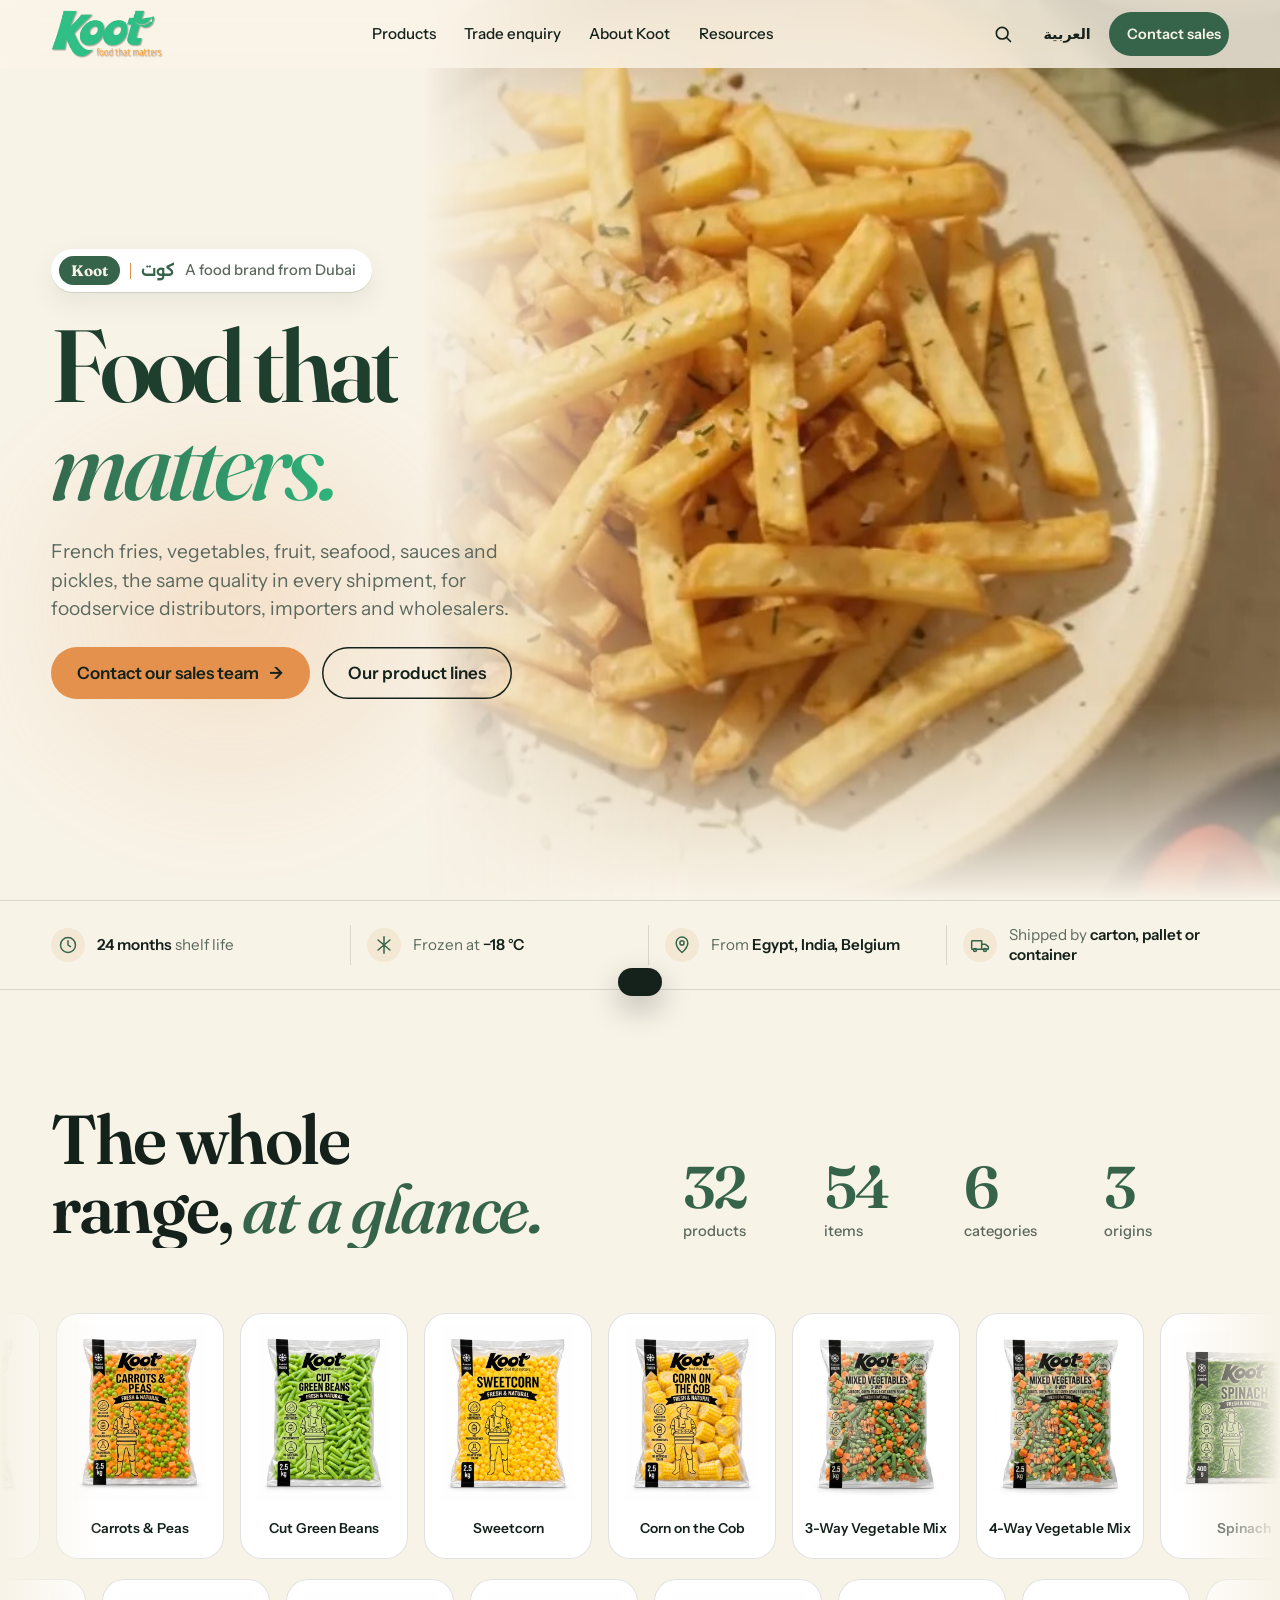
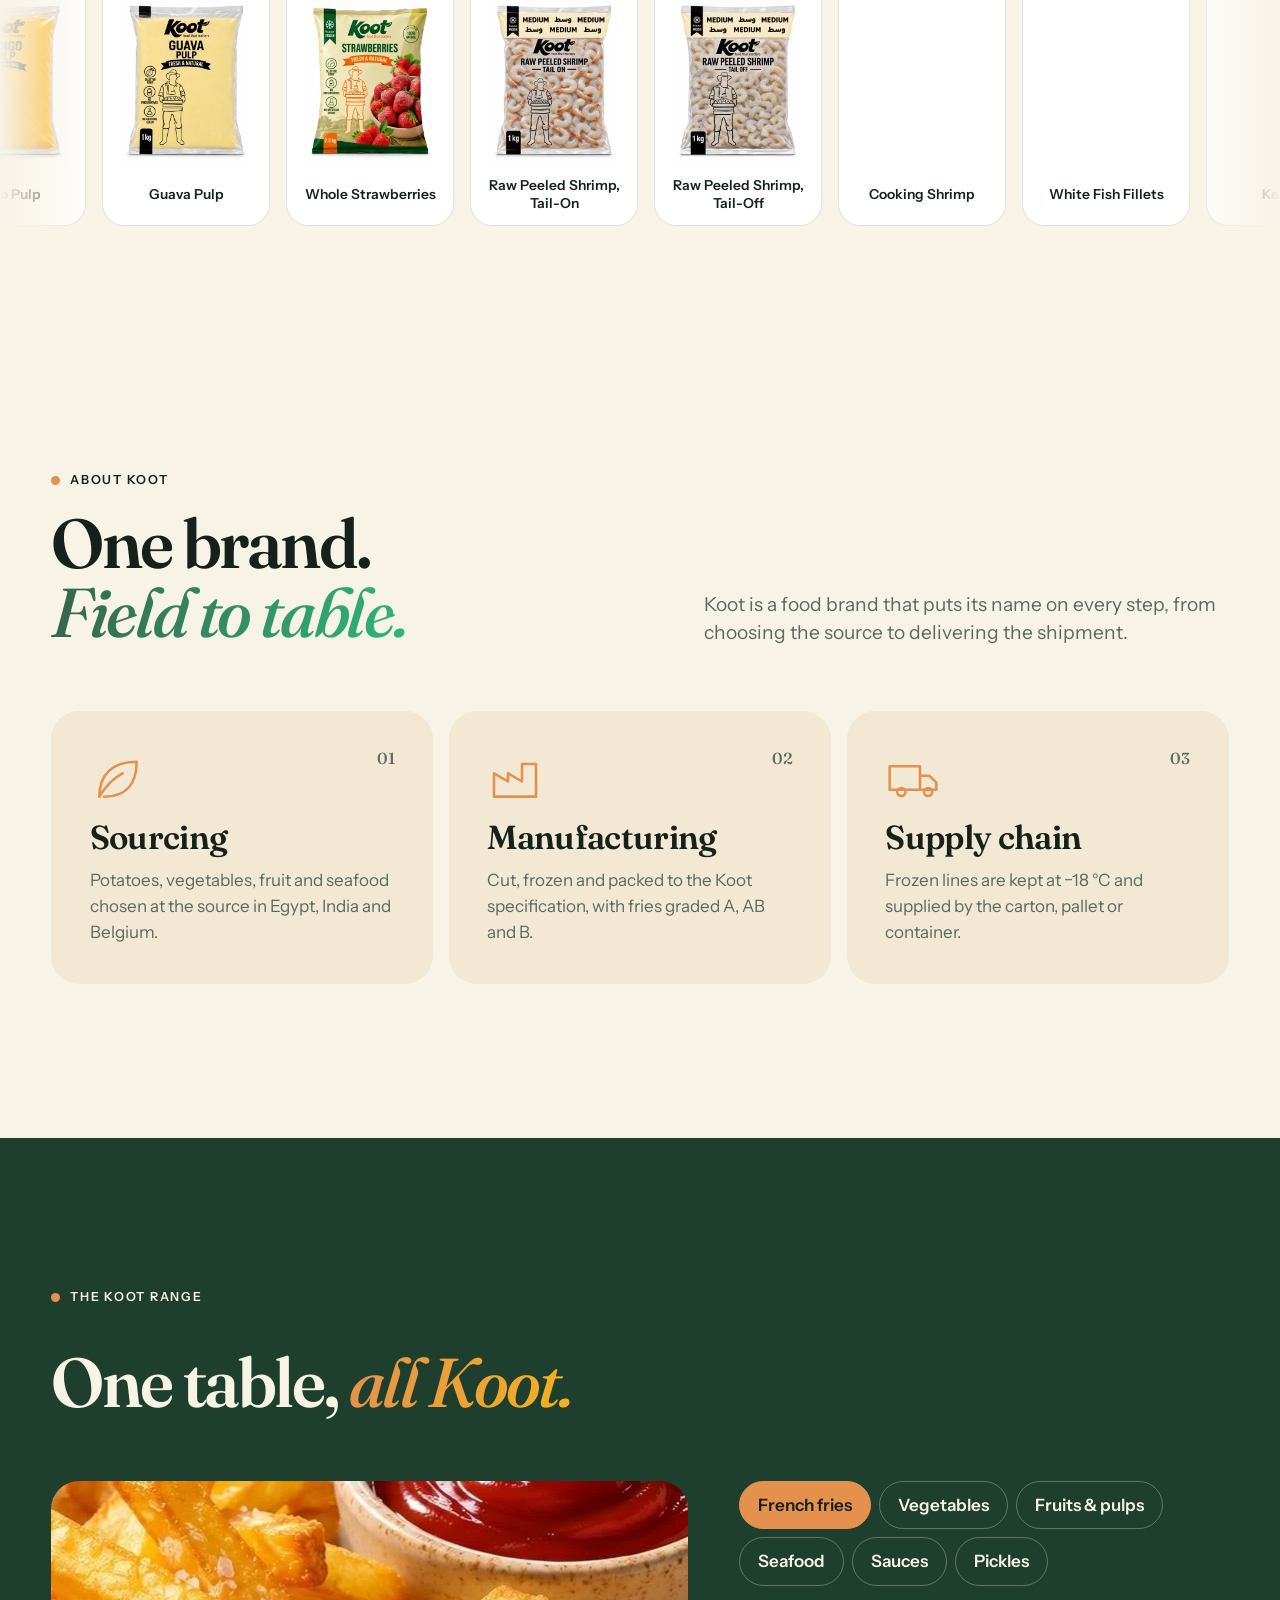
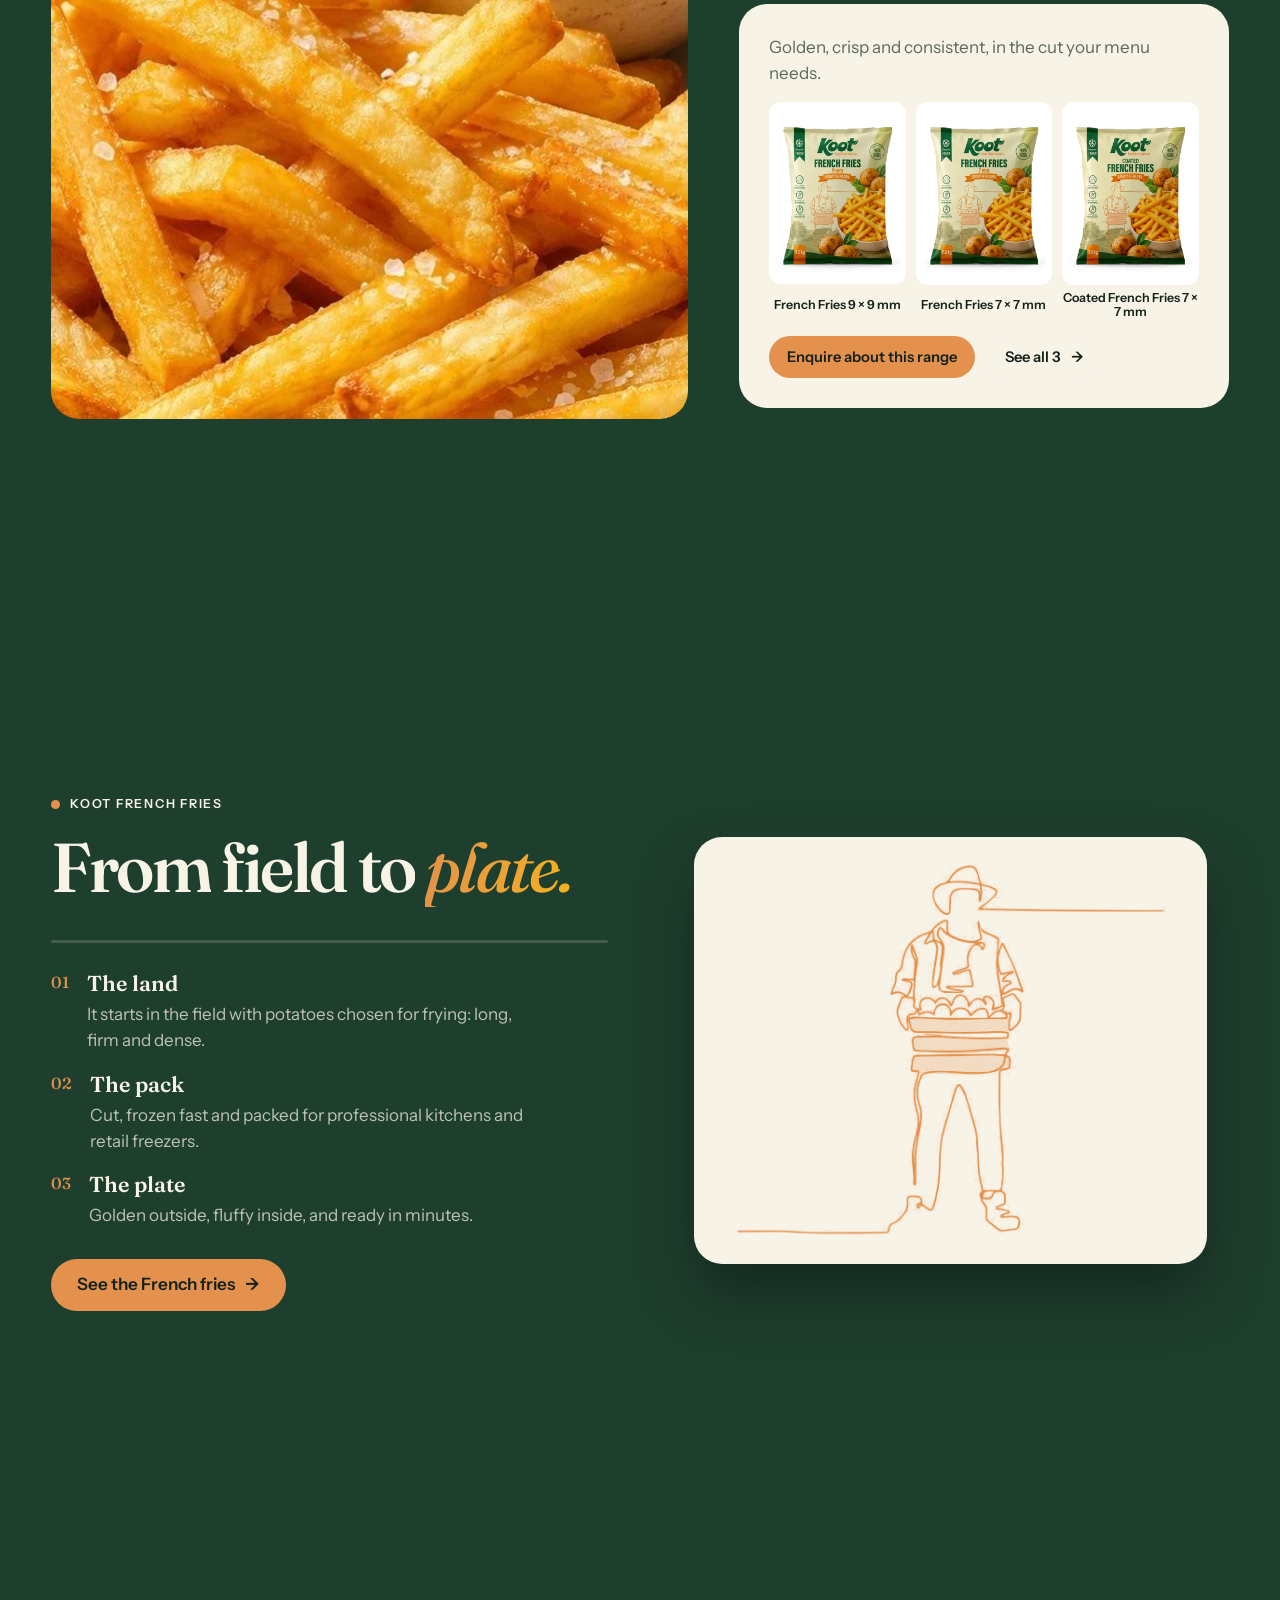
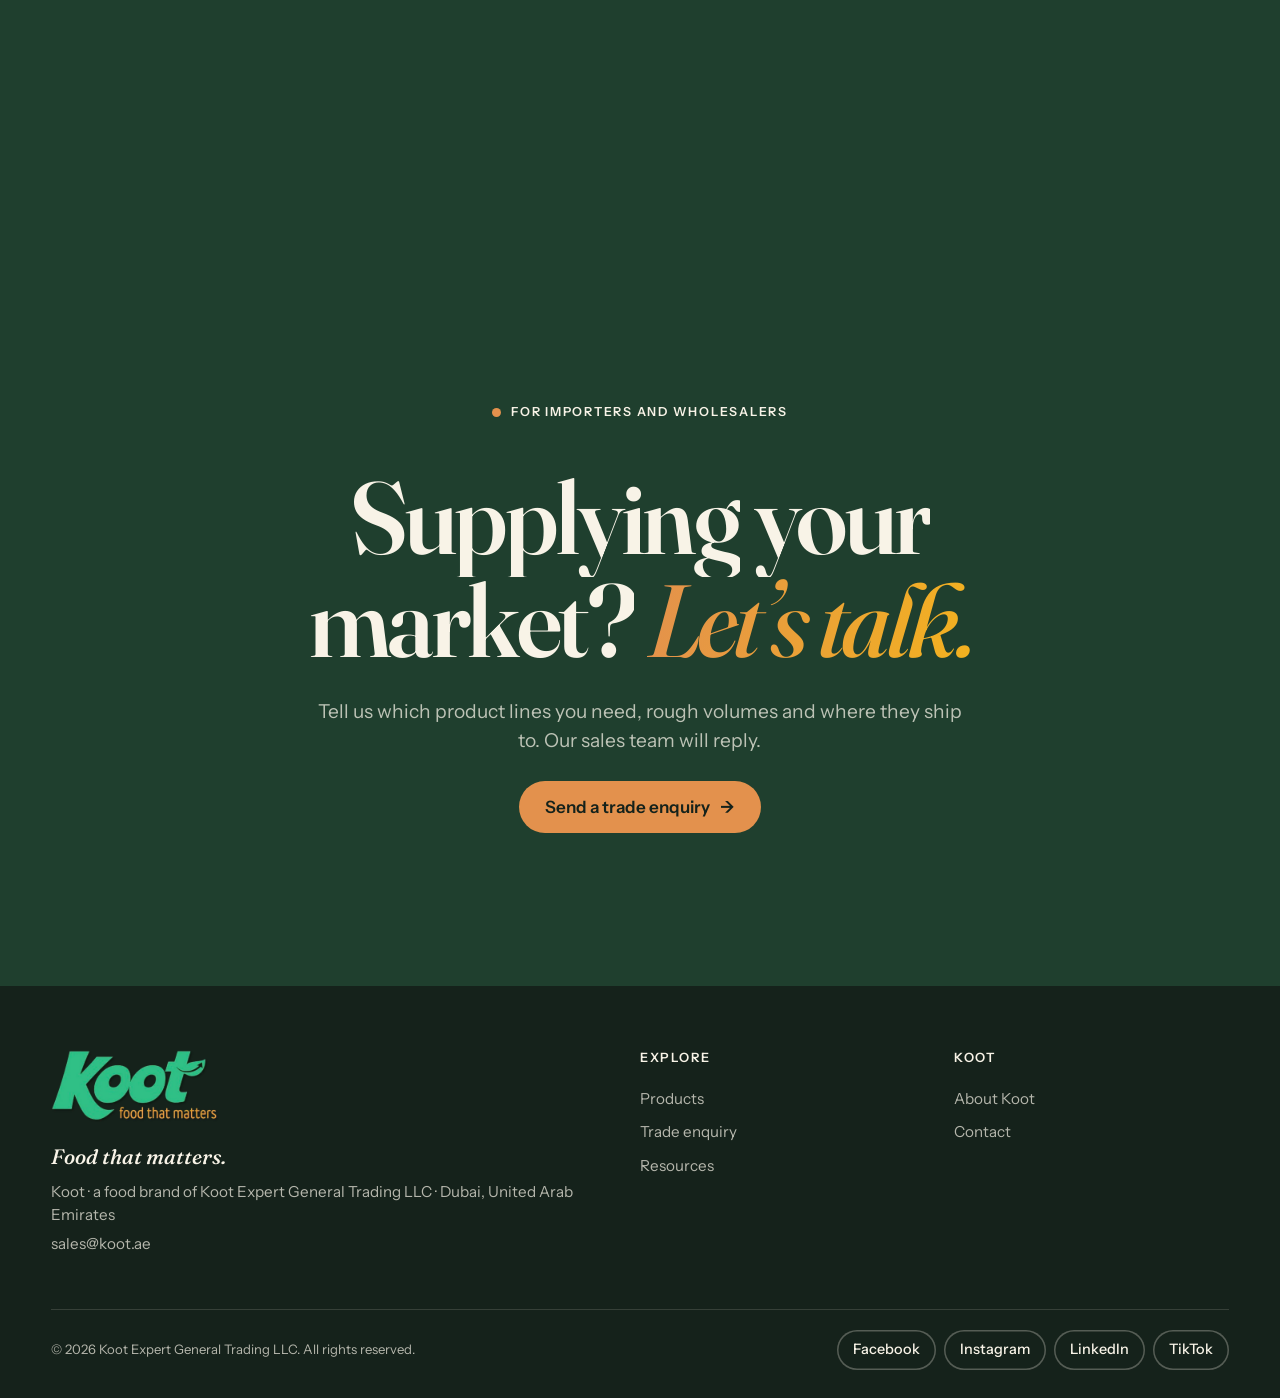
==== index.html @ 2df09abc "Leaf logo as site icon; second shelf row starts at fruits Co-Authored-By: Claude Opus 5.5 <noreply@a" ====
<!doctype html>
<html lang="en" dir="ltr">
<head>
<meta charset="utf-8">
<meta name="viewport" content="width=device-width,initial-scale=1">
<title>Koot · Food that matters · كوت</title>
<meta name="description" content="Koot (كوت), food that matters: French fries, vegetables, fruits and pulps, seafood, sauces and pickles for foodservice distributors, importers and wholesalers.">
<link rel="preconnect" href="https://fonts.googleapis.com">
<link rel="preconnect" href="https://fonts.gstatic.com" crossorigin>
<link href="https://fonts.googleapis.com/css2?family=Alexandria:wght@400;600;700&family=Fraunces:ital,opsz,wght@0,9..144,400..800;1,9..144,400..600&family=IBM+Plex+Sans+Arabic:wght@400;500;600&family=Instrument+Sans:wght@400;500;600;700&display=swap" rel="stylesheet">
<link rel="stylesheet" href="assets/koot.css">
<link rel="icon" href="assets/img/favicon.png" type="image/png"><link rel="apple-touch-icon" href="assets/img/apple-touch-icon.png">
</head>
<body>
<main id="main">

<!-- 1. Opening scene -->
<section class="hero">
  <div class="hero-copy">
    <span class="hero-tag"><b>Koot</b><i lang="ar" dir="rtl">كوت</i><span data-ar="علامة أغذية من دبي">A food brand from Dubai</span></span>
    <h1 data-ar="طعام له <em>معنى.</em>">Food that <em>matters.</em></h1>
    <p class="lead" data-ar="بطاطس مقلية وخضروات وفواكه ومأكولات بحرية وصلصات ومخللات، بجودة ثابتة في كل شحنة، لموزّعي خدمات الطعام والمستوردين وتجار الجملة.">French fries, vegetables, fruit, seafood, sauces and pickles, the same quality in every shipment, for foodservice distributors, importers and wholesalers.</p>
    <div class="btns">
      <a class="btn btn--orange" href="rfq.html"><span data-ar="تواصل مع فريق المبيعات">Contact our sales team</span> <span class="arr">→</span></a>
      <a class="btn btn--ghost" href="category.html" data-ar="خطوط منتجاتنا">Our product lines</a>
    </div>
  </div>
  <div class="hv" aria-hidden="true">
    <img class="hv-still" src="assets/img/food/hero-spread.webp" alt="" width="776" height="720" fetchpriority="high">
    <video class="hv-video" muted loop playsinline preload="none" poster="assets/img/food/hero-spread.webp" data-src="assets/video/hero-spread.mp4"></video>
  </div>
</section>
<ul class="facts" aria-label="Koot at a glance">
  <li><svg viewBox="0 0 24 24" aria-hidden="true"><circle cx="12" cy="12" r="9"/><path d="M12 7v5l3 2"/></svg><span data-ar="<b>24 شهراً</b> مدة الصلاحية"><b>24 months</b> shelf life</span></li>
  <li><svg viewBox="0 0 24 24" aria-hidden="true"><path d="M12 2v20M4.9 6l14.2 12M19.1 6 4.9 18"/></svg><span data-ar="مجمّدة عند <b>−18 °م</b>">Frozen at <b>−18 °C</b></span></li>
  <li><svg viewBox="0 0 24 24" aria-hidden="true"><path d="M12 21s-7-6.2-7-11.5A7 7 0 0 1 19 9.5C19 14.8 12 21 12 21z"/><circle cx="12" cy="9.5" r="2.5"/></svg><span data-ar="من <b>مصر والهند وبلجيكا</b>">From <b>Egypt, India, Belgium</b></span></li>
  <li><svg viewBox="0 0 24 24" aria-hidden="true"><path d="M2 7h12v10H2zM14 11h4l4 3v3h-8z"/><circle cx="6" cy="18" r="1.8"/><circle cx="18" cy="18" r="1.8"/></svg><span data-ar="تُشحن <b>بالكرتون أو المنصة أو الحاوية</b>">Shipped by <b>carton, pallet or container</b></span></li>
</ul>

<!-- 2. The shelf: always moving -->
<section class="shelf" aria-label="The Koot range">
  <div class="wrap shelf-head" data-reveal>
    <h2 data-ar="المجموعة كلها، <em>في نظرة.</em>">The whole range, <em>at a glance.</em></h2>
    <div class="nums"><div><b data-n="products">0</b><span data-ar="منتج">products</span></div><div><b data-n="skus">0</b><span data-ar="صنف">items</span></div><div><b data-n="cats">0</b><span data-ar="فئات">categories</span></div><div><b data-n="origins">0</b><span data-ar="بلدان منشأ">origins</span></div></div>
  </div>
  <div class="mq" dir="ltr"><div class="mq-track" data-row="0"></div></div>
  <div class="mq mq--rev" dir="ltr"><div class="mq-track" data-row="1"></div></div>
</section>

<!-- 3. About Koot, the brand -->
<section class="sec" id="about">
  <div class="wrap">
    <div class="head head--split" data-reveal>
      <div><span class="eyebrow" data-ar="عن كوت">About Koot</span>
      <h2 data-ar="علامة واحدة. <em>من الحقل إلى المائدة.</em>">One brand. <em>Field to table.</em></h2></div>
      <p class="lead" data-ar="كوت علامة أغذية تضع اسمها على كل خطوة، من اختيار المصدر إلى وصول الشحنة.">Koot is a food brand that puts its name on every step, from choosing the source to delivering the shipment.</p>
    </div>
    <div class="pillars">
      <article data-reveal><svg viewBox="0 0 48 48" fill="none" stroke="currentColor" stroke-width="2.2" stroke-linecap="round" stroke-linejoin="round" aria-hidden="true"><path d="M8 40c0-18 10-30 32-30 0 20-10 30-28 30"/><path d="M8 40c6-10 12-16 20-20"/></svg><b>01</b><h3 data-ar="التوريد">Sourcing</h3><p data-ar="بطاطس وخضروات وفواكه ومأكولات بحرية نختارها من المصدر في مصر والهند وبلجيكا.">Potatoes, vegetables, fruit and seafood chosen at the source in Egypt, India and Belgium.</p></article>
      <article data-reveal="2"><svg viewBox="0 0 48 48" fill="none" stroke="currentColor" stroke-width="2.2" stroke-linecap="round" stroke-linejoin="round" aria-hidden="true"><path d="M6 40V20l12 7V20l12 7V12h12v28z"/><path d="M6 40h36"/></svg><b>02</b><h3 data-ar="التصنيع">Manufacturing</h3><p data-ar="تُقطّع وتُجمّد وتُعبّأ وفق مواصفات كوت، مع بطاطس مقلية بدرجات A وAB وB.">Cut, frozen and packed to the Koot specification, with fries graded A, AB and B.</p></article>
      <article data-reveal="3"><svg viewBox="0 0 48 48" fill="none" stroke="currentColor" stroke-width="2.2" stroke-linecap="round" stroke-linejoin="round" aria-hidden="true"><path d="M4 14h26v20H4zM30 22h8l6 6v6H30z"/><circle cx="14" cy="36" r="3.5"/><circle cx="37" cy="36" r="3.5"/></svg><b>03</b><h3 data-ar="سلسلة الإمداد">Supply chain</h3><p data-ar="تُحفظ الأصناف المجمدة عند −18 °م وتُورَّد بالكرتون أو المنصة أو الحاوية.">Frozen lines are kept at −18 °C and supplied by the carton, pallet or container.</p></article>
    </div>
  </div>
</section>

<!-- 4. One table, all Koot: every category -->
<section class="sec sec--green" id="range">
  <div class="wrap">
    <div class="head" data-reveal>
      <span class="eyebrow" data-ar="منتجات كوت">The Koot range</span>
      <h2 data-ar="مائدة واحدة، <em>كلها كوت.</em>">One table, <em>all Koot.</em></h2>
    </div>
    <div class="ot">
      <div class="ot-img"></div>
      <div class="ot-side">
        <div class="ot-tabs" role="tablist"></div>
        <div class="ot-card" aria-live="polite"></div>
      </div>
    </div>
  </div>
</section>

<!-- 5. Signature feature: field to plate -->
<section class="p2p" data-stage="0" aria-label="From field to plate">
  <div class="p2p-sticky">
    <div>
      <span class="eyebrow" data-ar="بطاطس كوت المقلية">Koot French fries</span>
      <h2 data-ar="من الحقل إلى <em>الطبق.</em>">From field to <em>plate.</em></h2>
      <div class="p2p-bar"><i></i></div>
      <ol class="p2p-steps">
        <li><b>01</b><strong data-ar="الأرض">The land</strong><span data-ar="تبدأ القصة في الحقل ببطاطس مختارة للقلي: طويلة ومتماسكة.">It starts in the field with potatoes chosen for frying: long, firm and dense.</span></li>
        <li><b>02</b><strong data-ar="العبوة">The pack</strong><span data-ar="تُقطّع وتُجمّد سريعاً، ثم تُعبّأ للمطابخ المحترفة وثلاجات التجزئة.">Cut, frozen fast and packed for professional kitchens and retail freezers.</span></li>
        <li><b>03</b><strong data-ar="الطبق">The plate</strong><span data-ar="ذهبية من الخارج وطرية من الداخل، جاهزة خلال دقائق.">Golden outside, fluffy inside, and ready in minutes.</span></li>
      </ol>
      <div class="btns">
        <a class="btn btn--orange" href="category.html?cat=fries"><span data-ar="شاهد البطاطس المقلية">See the French fries</span> <span class="arr">→</span></a>
      </div>
    </div>
    <div class="p2p-stages" aria-hidden="true">
      <div class="p2p-stage"><img src="assets/img/food/farmer-line.webp" alt="" class="stage-photo stage-art"></div>
      <div class="p2p-stage"><img src="assets/img/products/french-fries-9-mm-printed-2-5-kg-1200.webp" alt="" class="stage-pack"></div>
      <div class="p2p-stage"><img src="assets/img/food/fries-closeup.webp" alt="" class="stage-photo"></div>
    </div>
  </div>
</section>

<!-- 6. Trade enquiry -->
<section class="sec sec--green" id="contact">
  <div class="wrap cta" data-reveal>
    <span class="eyebrow" data-ar="للمستوردين وتجار الجملة">For importers and wholesalers</span>
    <h2 data-ar="نورّد لسوقك؟ <em>لنتحدث.</em>">Supplying your market? <em>Let’s talk.</em></h2>
    <p class="lead" style="text-align:center" data-ar="أخبرنا بالفئات التي تهمّك والكميات التقريبية ووجهة الشحن، وسيرد عليك فريق المبيعات.">Tell us which product lines you need, rough volumes and where they ship to. Our sales team will reply.</p>
    <div class="btns" style="justify-content:center">
      <a class="btn btn--orange" href="rfq.html"><span data-ar="أرسل استفساراً تجارياً">Send a trade enquiry</span> <span class="arr">→</span></a>
    </div>
  </div>
</section>
</main>

<script src="assets/products.js"></script>
<script src="assets/data.js"></script>
<script src="assets/art.js"></script>
<script src="assets/koot.js"></script>
<script src="assets/extras.js"></script>
<script>
(function () {
  var K = KOOT;

  /* hero: silent looping film over a still of the final spread */
  (function () {
    var hv = document.querySelector('.hv'), v = hv.querySelector('video');
    if (matchMedia('(prefers-reduced-motion: reduce)').matches || (navigator.connection && navigator.connection.saveData)) return;
    v.addEventListener('playing', function () { hv.classList.add('has-video'); });
    v.addEventListener('error', function () { v.remove(); }, true);
    var src = document.createElement('source'); src.src = v.dataset.src; src.type = 'video/mp4';
    src.addEventListener('error', function () { v.remove(); });
    v.appendChild(src); v.preload = 'auto'; v.load();
    var p = v.play(); if (p && p.catch) p.catch(function () {});
  })();

  var foodPhoto = { fries: 'fries-closeup', vegetables: 'veg-bowl', fruits: 'table-fruits', seafood: 'table-shrimp', sauces: 'table-sauces', pickles: 'table-pickles' };
  var cur = 0, timer = null, calm = matchMedia('(prefers-reduced-motion: reduce)').matches;
  function ar() { return K.lang === 'ar'; }
  function table() {
    document.querySelector('.ot-img').innerHTML = K.cats.map(function (c, i) {
      return '<img src="assets/img/food/' + foodPhoto[c.id] + '.webp" alt="' + c.en + '"' + (i ? ' loading="lazy"' : '') + (i === cur ? ' class="on"' : '') + '>';
    }).join('');
    document.querySelector('.ot-tabs').innerHTML = K.cats.map(function (c, i) {
      return '<button type="button" role="tab" data-i="' + i + '" aria-selected="' + (i === cur) + '">' + (ar() ? c.ar : c.en) + '</button>';
    }).join('');
    card();
  }
  function card() {
    var c = K.cats[cur], ps = K.list.filter(function (p) { return p.cat === c.id; }), more = ps.length - 6;
    document.querySelector('.ot-card').innerHTML = '<p>' + K.t(c.line) + '</p><div class="ot-thumbs">' + ps.slice(0, 6).map(function (p) {
      return '<a href="product.html?p=' + p.id + '"><img src="' + K.src(p.image, 600) + '" alt="" loading="lazy"><span>' + (ar() ? p.ar : p.en) + '</span></a>';
    }).join('') + '</div><div class="btns"><button class="btn btn--orange btn--sm" type="button" data-addcat="' + c.id + '"></button><a class="btn btn--sm btn--light" href="category.html?cat=' + c.id + '">' + (ar() ? 'كل ' + ps.length + ' منتجاً' : 'See all ' + ps.length + (more > 0 ? '' : '')) + ' <span class="arr">→</span></a></div>';
    K.refresh();
  }
  function go(i) {
    cur = (i + K.cats.length) % K.cats.length;
    document.querySelectorAll('.ot-img img').forEach(function (m, k) { m.classList.toggle('on', k === cur); });
    document.querySelectorAll('.ot-tabs button').forEach(function (b, k) { b.setAttribute('aria-selected', k === cur); });
    card();
  }
  function run() { clearInterval(timer); if (!calm) timer = setInterval(function () { go(cur + 1); }, 4500); }
  var ot = document.querySelector('.ot');
  ot.addEventListener('click', function (e) { var b = e.target.closest('.ot-tabs button'); if (b) { go(+b.dataset.i); run(); } });
  ['pointerenter', 'focusin'].forEach(function (ev) { ot.addEventListener(ev, function () { clearInterval(timer); }); });
  ['pointerleave', 'focusout'].forEach(function (ev) { ot.addEventListener(ev, run); });
  document.addEventListener('koot:lang', table); table(); run();

  function shelf() {
    /* row 1: fries and vegetables; row 2 starts at fruits */
    var half = K.list.findIndex(function (p) { return p.cat === 'fruits'; }); if (half < 1) half = Math.ceil(K.list.length / 2);
    document.querySelectorAll('.mq-track').forEach(function (t) {
      var items = +t.dataset.row ? K.list.slice(half) : K.list.slice(0, half);
      var h = items.map(function (p) { return '<a class="mq-card" href="product.html?p=' + p.id + '"><img src="' + K.src(p.image, 600) + '" alt="" loading="lazy" width="144" height="176"><span>' + (K.lang === 'ar' ? p.ar : p.en) + '</span></a>'; }).join('');
      t.innerHTML = h + h.replace(/<a /g, '<a tabindex="-1" aria-hidden="true" ');
    });
  }
  var org = {}, skus = 0; K.list.forEach(function (p) { p.variants.forEach(function (v) { skus++; org[v.origin] = 1; }); });
  var n = { products: K.list.length, skus: skus, cats: K.cats.length, origins: Object.keys(org).length };
  document.querySelectorAll('.nums [data-n]').forEach(function (e) { e.dataset.countTo = n[e.dataset.n]; });
  document.addEventListener('koot:lang', shelf); shelf();

  (function () {
    document.querySelectorAll('.mq').forEach(function (m) {
      var down = false, sx = 0, sl = 0, moved = false;
      function wrap() { var t = m.firstElementChild, half = (t.scrollWidth + 16) / 2; if (m.scrollLeft >= half) m.scrollLeft -= half; else if (m.scrollLeft <= 0) m.scrollLeft += half; }
      m.addEventListener('scroll', wrap, { passive: true });
      setTimeout(function () { var h = (m.firstElementChild.scrollWidth + 16) / 2; m.scrollLeft = m.classList.contains('mq--rev') ? h - 1 : h / 2; }, 0);   /* reverse row opens with its first card (fruits) at the start */
      m.addEventListener('pointerdown', function (e) { if (e.pointerType === 'touch') return; down = true; moved = false; sx = e.clientX; sl = m.scrollLeft; });
      addEventListener('pointermove', function (e) { if (!down) return; var d = e.clientX - sx; if (Math.abs(d) > 4) { moved = true; m.classList.add('drag'); } if (moved) m.scrollLeft = sl - d; });
      addEventListener('pointerup', function () { down = false; m.classList.remove('drag'); });
      m.addEventListener('click', function (e) { if (moved) { e.preventDefault(); moved = false; } }, true);
      var rev = m.classList.contains('mq--rev'), speed = rev ? -0.4 : 0.5, idle = 0, pos = null;
      function hold() { idle = performance.now() + 2000; pos = null; }
      ['pointerdown', 'wheel', 'touchstart', 'touchmove', 'focusin'].forEach(function (ev) { m.addEventListener(ev, hold, { passive: true }); });
      m.addEventListener('pointerenter', function (e) { if (e.pointerType === 'mouse') hold(); });
      m.addEventListener('pointermove', function (e) { if (e.pointerType === 'mouse') hold(); });
      var reduce = matchMedia('(prefers-reduced-motion: reduce)').matches;
      (function step() {
        if (!reduce && !down && performance.now() > idle) {
          /* keep our own position and wrap it here: the reverse row used to sit at 0, where scrolling back does nothing and no scroll event fires */
          var half = (m.firstElementChild.scrollWidth + 16) / 2;
          if (pos === null || Math.abs(m.scrollLeft - pos) > 40) pos = m.scrollLeft;
          pos += speed; if (pos <= 0) pos += half; else if (pos >= half) pos -= half;
          m.scrollLeft = pos;
        }
        requestAnimationFrame(step);
      })();
    });
  })();
  K.boot(); if (K.countUp) K.countUp();
})();
</script>
</body>
</html>
---- assets/koot.css ----
/* Koot design system. Tokens first; see design-system.html for usage. */
:root{
  /* spacing scale: use these, not raw numbers */
  --s1:4px;--s2:8px;--s3:12px;--s4:16px;--s5:24px;--s6:32px;--s7:48px;--s8:72px;--s9:120px;
  --green:#36644B;        /* catalogue dark green */
  --green-deep:#1F3F2E;
  --green-soft:#6ABE8C;   /* catalogue light green */
  --logo-green:#2FB67C;   /* logo green, sampled from the logo file */
  --cream:#F8F3E7;
  --beige:#F2E8D3;
  --sand:#E3D3B5;
  --orange:#E3914D;
  --ink:#15221B;
  --muted:#5C695F;
  --line:rgba(21,34,27,.13);
  --accent:#F3B21F;       /* set per category */
  --display:"Fraunces",Georgia,serif;
  --body:"Instrument Sans",system-ui,-apple-system,sans-serif;
  --ease:cubic-bezier(.2,.7,.1,1);
  --t-fast:.2s; --t-med:.5s; --t-slow:.9s;
  --gut:clamp(16px,4vw,56px);
  --max:1320px;
  --r:28px; --r-sm:16px;
  --hdr:68px;
}
[lang=ar]{--display:"Alexandria","Fraunces",sans-serif;--body:"IBM Plex Sans Arabic",system-ui,sans-serif}

/* ---------- base ---------- */
*,*::before,*::after{box-sizing:border-box}
html{overflow-x:clip;scroll-behavior:smooth;-webkit-text-size-adjust:100%;scroll-padding-top:var(--hdr)}
body{margin:0;background:var(--cream);color:var(--ink);font:400 17px/1.55 var(--body);overflow-x:clip;-webkit-font-smoothing:antialiased}
svg,img{display:block;max-width:100%}
a{color:inherit;text-decoration:none}
button,input,select{font:inherit;color:inherit}
button{cursor:pointer;background:none;border:0;padding:0}
h1,h2,h3,h4{font-family:var(--display);font-weight:600;line-height:1;letter-spacing:-.035em;margin:0;text-wrap:balance}
h1{font-size:clamp(3.2rem,9.2vw,8.4rem)}
h2{font-size:clamp(2.3rem,5.4vw,4.8rem)}
h3{font-size:clamp(1.35rem,2.1vw,1.85rem);letter-spacing:-.02em;line-height:1.12}
h4{font:600 .8rem/1.2 var(--body);letter-spacing:.12em;text-transform:uppercase}
p{margin:0}
em{font-style:italic;font-weight:500;color:var(--green)}
[lang=ar] *{letter-spacing:0!important}
[lang=ar] h1,[lang=ar] h2,[lang=ar] h3{line-height:1.3;font-weight:700}
[lang=ar] em{font-style:normal}
:focus-visible{outline:3px solid var(--orange);outline-offset:3px;border-radius:6px}
.skip{position:absolute;inset-inline-start:-999px}.skip:focus{inset-inline-start:16px;top:16px;z-index:99;background:#fff;padding:10px 16px;border-radius:99px}
.wrap{max-width:var(--max);margin-inline:auto}
.sec{padding:clamp(var(--s8),12vw,168px) var(--gut)}
.sec--beige{background:var(--beige)}
.sec--green{background:var(--green-deep);color:var(--cream)}
.sec--green em,.p2p em{color:var(--orange)}
.lead{font-size:clamp(1.08rem,1.5vw,1.35rem);line-height:1.5;color:var(--muted);max-width:34em}
.sec--green .lead{color:rgba(250,245,234,.72)}
.eyebrow{display:inline-flex;align-items:center;gap:10px;font:600 .78rem/1 var(--body);letter-spacing:.14em;text-transform:uppercase;margin-bottom:22px}
.eyebrow::before{content:"";width:9px;height:9px;border-radius:50%;background:var(--orange)}
.head{display:grid;gap:22px;margin-bottom:clamp(36px,5vw,72px)}
.head--split{grid-template-columns:1.2fr 1fr;align-items:end}
.arr{display:inline-block;transition:transform var(--t-fast) var(--ease)}
[dir=rtl] .arr{transform:scaleX(-1)}
a:hover>.arr,button:hover>.arr{transform:translateX(5px)}
[dir=rtl] a:hover>.arr,[dir=rtl] button:hover>.arr{transform:scaleX(-1) translateX(5px)}
.art{width:100%;height:100%}
.sample{display:inline-block;font:600 .7rem/1 var(--body);letter-spacing:.08em;text-transform:uppercase;padding:6px 10px;border-radius:99px;background:rgba(240,131,42,.16);color:#9A4A07}

/* ---------- buttons ---------- */
.btn{display:inline-flex;align-items:center;justify-content:center;gap:10px;min-height:52px;padding:0 26px;border-radius:99px;background:var(--green);color:var(--cream);font-weight:600;transition:transform var(--t-fast) var(--ease),background var(--t-fast)}
.btn:hover{background:var(--green-deep);transform:translateY(-2px)}
.btn--orange{background:var(--orange);color:var(--ink)}.btn--orange:hover{background:#FF9A45}
.btn--ghost{background:none;color:inherit;box-shadow:inset 0 0 0 1.5px currentColor}.btn--ghost:hover{background:rgba(21,34,27,.07)}
.sec--green .btn--ghost:hover{background:rgba(250,245,234,.1)}
.btn--light{background:var(--cream);color:var(--ink)}.btn--light:hover{background:#fff}
.btn--sm{min-height:42px;padding:0 18px;font-size:.92rem}
.btn.is-added{background:var(--green-soft);color:var(--cream)}
.btns{display:flex;flex-wrap:wrap;gap:12px}
.chip{min-height:42px;padding:0 18px;border-radius:99px;box-shadow:inset 0 0 0 1.5px var(--line);font-weight:500;font-size:.95rem;transition:all var(--t-fast)}
.chip:hover{box-shadow:inset 0 0 0 1.5px var(--ink)}
.chip[aria-pressed=true]{background:var(--ink);color:var(--cream);box-shadow:none}

/* ---------- header ---------- */
.hdr{position:fixed;inset:0 0 auto;z-index:50;height:var(--hdr);display:flex;align-items:center;gap:24px;padding:0 var(--gut);background:rgba(250,245,234,.82);backdrop-filter:saturate(1.4) blur(16px);-webkit-backdrop-filter:saturate(1.4) blur(16px);transition:box-shadow var(--t-med)}
.hdr.scrolled{box-shadow:0 1px 0 var(--line)}
.logo{display:inline-flex;align-items:center;height:48px}
.logo img{height:100%;width:auto}
.nav{display:flex;gap:clamp(14px,2.2vw,34px);margin-inline:auto;font-weight:500;font-size:.95rem}
.nav a{position:relative;padding:8px 0}
.nav a::after{content:"";position:absolute;inset:auto 0 2px;height:2px;background:var(--orange);transform:scaleX(0);transition:transform var(--t-fast) var(--ease)}
.nav a:hover::after{transform:scaleX(1)}
.tools{display:flex;align-items:center;gap:6px}
.ico,.lang{min-width:44px;height:44px;display:grid;place-items:center;border-radius:99px;padding:0 12px;font-weight:600;font-size:.9rem}
.ico:hover,.lang:hover{background:rgba(21,34,27,.07)}
.selbtn{display:inline-flex;align-items:center;gap:10px;height:44px;padding:0 8px 0 18px;border-radius:99px;background:var(--green);color:var(--cream);font-weight:600;font-size:.9rem}
[dir=rtl] .selbtn{padding:0 18px 0 8px}
.selbtn b{min-width:28px;height:28px;display:grid;place-items:center;border-radius:99px;background:rgba(255,255,255,.16);font-size:.82rem}
.selbtn b.on{background:var(--orange);color:var(--ink)}
.burger{display:none;width:44px;height:44px;place-items:center;align-content:center;gap:7px}
.burger i{display:block;width:22px;height:2px;background:var(--ink);transition:transform var(--t-fast)}
.nav-open .burger i:first-child{transform:translateY(4.5px) rotate(45deg)}.nav-open .burger i:last-child{transform:translateY(-4.5px) rotate(-45deg)}

/* ---------- hero ---------- */
.hero{min-height:100svh;padding:calc(var(--hdr) + 28px) var(--gut) 40px;display:grid;grid-template-columns:1.08fr .92fr;gap:clamp(20px,4vw,64px);align-items:center;max-width:calc(var(--max) + 2*var(--gut));margin-inline:auto}
.hero h1{margin-bottom:28px}
.hero h1 em{display:inline-block;position:relative}
.hero .lead{margin-bottom:34px}
.hero-art{position:relative;aspect-ratio:1;max-height:78svh;justify-self:center;width:100%}
.hero-disc{position:absolute;inset:0;border-radius:50%;background:radial-gradient(circle at 35% 30%,#F7E6B9,var(--accent) 130%);opacity:.55}
.hero-scene{position:absolute;inset:7%;animation:drift 14s ease-in-out infinite alternate}
.hero-pack{position:absolute;width:42%;height:auto;aspect-ratio:3/4;inset-inline-start:-3%;bottom:-3%;transform:rotate(-7deg);filter:drop-shadow(0 30px 40px rgba(16,53,36,.28))}
[dir=rtl] .hero-pack{transform:rotate(7deg)}
@keyframes drift{from{transform:rotate(-3deg)}to{transform:rotate(4deg)}}
.strip{border-block:1px solid var(--line);padding:20px var(--gut);display:flex;flex-wrap:wrap;gap:10px 34px;justify-content:center;font-weight:500;color:var(--muted);font-size:.95rem}
.strip span::before{content:"";display:inline-block;width:6px;height:6px;border-radius:50%;background:var(--green);margin-inline-end:10px;vertical-align:middle}

/* ---------- duo: two sides of Koot ---------- */
.duo{display:grid;grid-template-columns:1fr 1fr;gap:20px}
.duo a{position:relative;display:grid;align-content:end;gap:14px;min-height:clamp(380px,44vw,560px);padding:clamp(24px,3.4vw,48px);border-radius:var(--r);overflow:hidden;isolation:isolate}
.duo-own{background:var(--green-deep);color:var(--cream)}
.duo-dist{background:var(--beige)}
.duo .duo-art{position:absolute;z-index:-1;width:62%;aspect-ratio:1;inset-inline-end:-8%;top:-10%;transition:transform var(--t-slow) var(--ease)}
.duo a:hover .duo-art{transform:scale(1.06) rotate(5deg)}
.duo p{max-width:26em;opacity:.8}
.duo .more{font-weight:600;margin-top:8px}
.duo-brands{position:absolute;z-index:-1;inset:8% 6% auto;display:flex;flex-wrap:wrap;gap:10px;justify-content:flex-end}
.duo-brands span{padding:12px 20px;border-radius:99px;background:var(--cream);font:600 1.05rem/1 var(--display);box-shadow:0 6px 18px rgba(21,34,27,.07)}

/* ---------- range switcher ---------- */
.range{transition:background var(--t-slow) var(--ease);background:color-mix(in srgb,var(--accent) 16%,var(--cream))}
.range-grid{display:grid;grid-template-columns:.9fr 1.1fr;gap:clamp(24px,5vw,80px);align-items:center}
.range-list{display:grid;gap:2px}
.range-list button{text-align:start;font:600 clamp(2rem,4.6vw,4.1rem)/1.12 var(--display);letter-spacing:-.035em;opacity:.28;transition:opacity var(--t-med),transform var(--t-med) var(--ease);padding:4px 0}
.range-list button:hover{opacity:.6}
.range-list button[aria-selected=true]{opacity:1;transform:translateX(14px)}
[dir=rtl] .range-list button[aria-selected=true]{transform:translateX(-14px)}
.range-stage{position:relative;aspect-ratio:1;border-radius:50%;background:color-mix(in srgb,var(--accent) 55%,var(--cream));transition:background var(--t-slow) var(--ease)}
.range-item{position:absolute;inset:0;opacity:0;visibility:hidden;transform:scale(.9) rotate(-8deg);transition:opacity var(--t-med),transform var(--t-slow) var(--ease),visibility 0s var(--t-med)}
.range-item.on{opacity:1;visibility:visible;transform:none;transition-delay:0s}
.range-item .sc{position:absolute;inset:8%}
.range-item .pk{position:absolute;width:38%;aspect-ratio:3/4;inset-inline-end:-4%;bottom:-4%;transform:rotate(8deg);filter:drop-shadow(0 24px 30px rgba(16,53,36,.3))}
.range-cap{margin-top:28px;display:grid;gap:18px;min-height:8.5em;align-content:start}
.range-cap p{font-size:1.15rem;max-width:24em}

/* ---------- product to plate ---------- */
.p2p{height:320vh;background:var(--green-deep);color:var(--cream)}
.p2p-sticky{position:sticky;top:0;height:100svh;padding:calc(var(--hdr) + 16px) var(--gut) 28px;display:grid;grid-template-columns:1fr 1fr;gap:clamp(20px,5vw,80px);align-items:center;max-width:calc(var(--max) + 2*var(--gut));margin-inline:auto}
.p2p h2{margin-bottom:clamp(20px,3vw,44px)}
.p2p-steps{list-style:none;margin:0 0 30px;padding:0;display:grid;gap:18px}
.p2p-steps li{display:grid;grid-template-columns:auto 1fr;gap:4px 18px;opacity:.28;transition:opacity var(--t-med)}
.p2p-steps b{grid-row:span 2;font:500 1rem/1.4 var(--display);color:var(--orange)}
.p2p-steps strong{font:600 1.35rem/1.2 var(--display)}
.p2p-steps span{color:rgba(250,245,234,.72);max-width:26em}
.p2p[data-stage="0"] .p2p-steps li:nth-child(1),.p2p[data-stage="1"] .p2p-steps li:nth-child(2),.p2p[data-stage="2"] .p2p-steps li:nth-child(3){opacity:1}
.p2p-stages{position:relative;aspect-ratio:1;max-height:72svh;width:100%;justify-self:center}
.p2p-stages::before{content:"";position:absolute;inset:4%;border-radius:50%;background:radial-gradient(circle at 40% 35%,rgba(243,178,31,.34),rgba(243,178,31,0) 70%)}
.p2p-stage{position:absolute;inset:0;display:grid;place-items:center;opacity:0;transform:scale(.8) rotate(-10deg);transition:opacity var(--t-med),transform var(--t-slow) var(--ease)}
.p2p-stage .art-pack{height:92%;width:auto;filter:drop-shadow(0 30px 50px rgba(0,0,0,.4))}
.p2p[data-stage="0"] .p2p-stage:nth-child(1),.p2p[data-stage="1"] .p2p-stage:nth-child(2),.p2p[data-stage="2"] .p2p-stage:nth-child(3){opacity:1;transform:none}
.p2p-bar{height:3px;background:rgba(250,245,234,.16);border-radius:3px;margin-bottom:28px;overflow:hidden}
.p2p-bar i{display:block;height:100%;background:var(--orange);transform-origin:left;transform:scaleX(var(--p,0))}
[dir=rtl] .p2p-bar i{transform-origin:right}

/* ---------- business routes ---------- */
.routes{border-top:1px solid var(--line)}
.routes a{display:grid;grid-template-columns:3.2rem 1fr 1.2fr auto;gap:24px;align-items:center;padding:clamp(22px,3vw,40px) 0;border-bottom:1px solid var(--line);transition:padding var(--t-med) var(--ease),background var(--t-med)}
.routes a:hover{padding-inline:22px;background:var(--beige)}
.routes b{font:500 1rem/1 var(--display);color:var(--orange)}
.routes h3{font-size:clamp(1.6rem,3.2vw,2.8rem)}
.routes p{color:var(--muted)}
.routes .arr{font-size:1.6rem}

/* ---------- brands ---------- */
.brands{display:grid;grid-template-columns:repeat(3,1fr);gap:16px}
.brand{display:grid;align-content:space-between;gap:36px;min-height:230px;padding:28px;border-radius:var(--r);background:var(--cream);transition:transform var(--t-med) var(--ease),box-shadow var(--t-med)}
.brand:hover{transform:translateY(-6px);box-shadow:0 22px 44px rgba(21,34,27,.1)}
.brand strong{font:600 clamp(1.7rem,2.6vw,2.4rem)/1 var(--display);letter-spacing:-.03em}
.brand span{color:var(--muted);font-size:.95rem}
.brand small{font-weight:600;font-size:.74rem;letter-spacing:.12em;text-transform:uppercase;color:var(--green)}
.brand--cta{background:var(--green);color:var(--cream)}.brand--cta span,.brand--cta small{color:rgba(250,245,234,.8)}
.steps{display:grid;grid-template-columns:repeat(4,1fr);gap:28px;margin-top:clamp(48px,7vw,96px);counter-reset:s}
.steps div{border-top:2px solid var(--ink);padding-top:18px;counter-increment:s}
.steps div::before{content:"0" counter(s);font:500 .95rem/1 var(--display);color:var(--orange)}
.steps h3{margin:10px 0 8px}
.steps p{color:var(--muted);font-size:.98rem}

/* ---------- serving scene ---------- */
.scene{display:grid;grid-template-columns:1.5fr 1fr;gap:clamp(20px,4vw,56px);align-items:center}
.scene-img{position:relative}
.hot{position:absolute;width:44px;height:44px;margin:-22px;border-radius:50%;background:var(--cream);box-shadow:0 6px 20px rgba(0,0,0,.25);display:grid;place-items:center;font-weight:700;font-size:1.3rem;transition:transform var(--t-fast) var(--ease),background var(--t-fast)}
.hot::before{content:"";position:absolute;inset:-8px;border-radius:50%;border:2px solid var(--cream);opacity:.7;animation:pulse 2.2s ease-out infinite}
.hot:hover,.hot[aria-pressed=true]{transform:scale(1.14);background:var(--orange)}
@keyframes pulse{to{transform:scale(1.5);opacity:0}}
.scene-card{background:var(--cream);color:var(--ink);border-radius:var(--r);padding:clamp(22px,3vw,36px);display:grid;gap:14px}
.scene-card .sc-art{height:170px;display:grid;place-items:center}
.scene-card .sc-art svg{height:100%;width:auto}
.scene-card p{color:var(--muted)}

/* ---------- quality ---------- */
.proof{display:grid;grid-template-columns:repeat(3,1fr);gap:16px}
.proof div{padding:clamp(24px,3vw,40px);border-radius:var(--r);background:var(--beige);display:grid;gap:12px;align-content:start}
.proof b{font:600 clamp(2.6rem,5vw,4.2rem)/1 var(--display);color:var(--green);letter-spacing:-.04em}
.proof p{color:var(--muted)}

/* ---------- closing ---------- */
.cta{text-align:center;display:grid;justify-items:center;gap:26px}
.cta h2{font-size:clamp(2.8rem,8vw,7rem);max-width:11em}
.cta .pill{padding:12px 20px;border-radius:99px;background:rgba(250,245,234,.1);font-weight:500}

/* ---------- footer ---------- */
.ftr{background:var(--ink);color:rgba(250,245,234,.7);padding:64px var(--gut) 28px;font-size:.95rem}
.ftr-grid{display:grid;grid-template-columns:2fr 1fr 1fr;gap:40px}
.ftr .logo{height:72px}
.ftr-line{font:500 italic 1.3rem/1.3 var(--display);color:var(--cream);margin:14px 0 10px}
.ftr h4{color:var(--cream);margin-bottom:16px}
.ftr a{display:block;padding:5px 0}.ftr a:hover{color:var(--cream)}
.ftr-note{margin-top:48px;padding-top:20px;border-top:1px solid rgba(250,245,234,.14);font-size:.82rem}

/* ---------- tray ---------- */
.scrim{position:fixed;inset:0;z-index:60;background:rgba(16,53,36,.5);opacity:0;visibility:hidden;transition:opacity var(--t-med),visibility 0s var(--t-med)}
.tray-open .scrim{opacity:1;visibility:visible;transition-delay:0s}
.tray{position:fixed;z-index:61;inset-block:0;inset-inline-end:0;width:min(460px,100%);background:var(--cream);display:flex;flex-direction:column;transform:translateX(100%);visibility:hidden;transition:transform var(--t-med) var(--ease),visibility 0s var(--t-med)}
[dir=rtl] .tray{transform:translateX(-100%)}
.tray-open .tray{transform:none;visibility:visible;transition-delay:0s}
.tray>header{display:flex;justify-content:space-between;align-items:center;padding:22px 24px;border-bottom:1px solid var(--line)}
.tray .x{width:44px;height:44px;border-radius:50%;font-size:1.7rem;line-height:1}.tray .x:hover{background:var(--beige)}
.tray-body{flex:1;overflow:auto;padding:24px;display:grid;gap:22px;align-content:start}
.tray-empty{color:var(--muted)}
.tray-list{list-style:none;margin:0;padding:0;display:grid;gap:14px}
.tray-list li{display:grid;grid-template-columns:72px 1fr;gap:14px;padding:12px;border-radius:var(--r-sm);background:#fff}
.ti-art{height:92px;border-radius:12px;background:var(--beige);padding:6px;display:grid;place-items:center}.ti-art svg{height:100%;width:auto}
.ti-main{display:grid;gap:4px;align-content:start}.ti-main small{color:var(--muted)}
.ti-row{display:flex;flex-wrap:wrap;align-items:center;gap:8px;margin-top:6px}
.qty{display:inline-flex;align-items:center;border-radius:99px;box-shadow:inset 0 0 0 1.5px var(--line)}
.qty button{width:36px;height:36px;font-size:1.1rem}.qty output{min-width:26px;text-align:center;font-weight:600}
.tray select,.tray input{height:44px;border-radius:12px;border:1.5px solid var(--line);background:#fff;padding:0 12px;width:100%}
.ti-row select{width:auto;height:36px;border-radius:99px}
.rm{font-size:.85rem;color:var(--muted);text-decoration:underline;margin-inline-start:auto}
.tray-form{display:grid;gap:14px}.tray-form label{display:grid;gap:6px;font-weight:600;font-size:.9rem}
.tray-done{display:grid;gap:16px;justify-items:start;padding-top:20px}.tray-done p{color:var(--muted)}
.toast{position:fixed;z-index:70;bottom:24px;inset-inline:0;margin-inline:auto;width:max-content;max-width:calc(100% - 32px);padding:14px 22px;border-radius:99px;background:var(--ink);color:var(--cream);font-weight:500;transform:translateY(120px);transition:transform var(--t-med) var(--ease);box-shadow:0 12px 30px rgba(0,0,0,.25)}
.toast.on{transform:none}.toast button{color:var(--orange);font-weight:700;margin-inline-start:10px;text-decoration:underline}

/* ---------- category page ---------- */
.chero{padding:calc(var(--hdr) + clamp(28px,5vw,70px)) var(--gut) clamp(40px,6vw,80px);background:color-mix(in srgb,var(--accent) 24%,var(--cream))}
.chero-grid{display:grid;grid-template-columns:1.1fr .9fr;gap:40px;align-items:center}
.chero h1{font-size:clamp(3rem,7.6vw,7rem);margin-bottom:24px}
.chero-art{position:relative;aspect-ratio:1.15;max-height:440px;justify-self:center;width:100%}
.chero-art .sc{position:absolute;inset:0 18% 0 0}.chero-art .pk{position:absolute;width:36%;aspect-ratio:3/4;inset-inline-end:2%;bottom:0;transform:rotate(7deg);filter:drop-shadow(0 22px 30px rgba(16,53,36,.3))}
.crumbs{font-size:.88rem;color:var(--muted);margin-bottom:26px}.crumbs a:hover{text-decoration:underline}
.filters{position:sticky;top:var(--hdr);z-index:20;background:rgba(250,245,234,.9);backdrop-filter:blur(14px);-webkit-backdrop-filter:blur(14px);padding:14px var(--gut);border-bottom:1px solid var(--line)}
.filters .wrap{display:flex;flex-wrap:wrap;gap:10px 26px;align-items:center}
.fgroup{display:flex;gap:8px;align-items:center;flex-wrap:wrap}.fgroup>span{font-weight:600;font-size:.85rem;margin-inline-end:4px}
.count{margin-inline-start:auto;color:var(--muted);font-size:.9rem}
.grid{display:grid;grid-template-columns:repeat(3,1fr);gap:20px}
.pcard{display:grid;gap:14px;padding:14px 14px 22px;border-radius:var(--r);background:#fff;transition:transform var(--t-med) var(--ease),box-shadow var(--t-med)}
.pcard:hover{transform:translateY(-6px);box-shadow:0 24px 48px rgba(21,34,27,.1)}
.pcard-art{aspect-ratio:4/3;border-radius:18px;display:grid;place-items:center;padding:16px;overflow:hidden}
.pcard-art svg{height:100%;width:auto;transition:transform var(--t-slow) var(--ease)}.pcard:hover .pcard-art svg{transform:scale(1.07) rotate(-3deg)}
.pcard-body{display:grid;gap:8px;padding-inline:8px}
.pcard .meta{display:flex;flex-wrap:wrap;gap:6px}.pcard .meta span{font-size:.8rem;font-weight:600;padding:5px 10px;border-radius:99px;background:var(--beige)}
.pcard p{color:var(--muted);font-size:.95rem}
.pcard-act{display:flex;flex-wrap:wrap;gap:8px 14px;align-items:center;padding-inline:8px;margin-top:4px}
.cmp-check{display:inline-flex;align-items:center;gap:8px;font-size:.9rem;font-weight:500;cursor:pointer;min-height:42px}
.cmp-check input{width:20px;height:20px;accent-color:var(--green)}
.cmpbar{position:fixed;z-index:40;bottom:20px;inset-inline:0;margin-inline:auto;width:max-content;max-width:calc(100% - 32px);display:flex;align-items:center;gap:16px;padding:10px 10px 10px 24px;border-radius:99px;background:var(--ink);color:var(--cream);transform:translateY(120px);transition:transform var(--t-med) var(--ease);box-shadow:0 14px 34px rgba(0,0,0,.28)}
[dir=rtl] .cmpbar{padding:10px 24px 10px 10px}
.cmpbar.on{transform:none}
dialog.cmp{border:0;border-radius:var(--r);padding:0;width:min(980px,calc(100% - 24px));background:var(--cream);color:var(--ink)}
dialog.cmp::backdrop{background:rgba(16,53,36,.55)}
.cmp-in{padding:clamp(20px,3vw,40px);display:grid;gap:24px}
.cmp-top{display:flex;justify-content:space-between;align-items:center;gap:16px}
.cmp-scroll{overflow-x:auto}
.cmp table{width:100%;border-collapse:collapse;min-width:520px}
.cmp th,.cmp td{text-align:start;padding:14px 12px;border-bottom:1px solid var(--line);vertical-align:top}
.cmp thead th{font:600 1.25rem/1.15 var(--display)}
.cmp tbody th{font-weight:600;font-size:.85rem;color:var(--muted);width:9em}
.cmp .c-art{height:120px;margin-bottom:10px}.cmp .c-art svg{height:100%;width:auto}

/* ---------- product page ---------- */
.pdp{padding:calc(var(--hdr) + clamp(20px,3vw,40px)) var(--gut) clamp(48px,7vw,96px);background:linear-gradient(color-mix(in srgb,var(--accent) 22%,var(--cream)),var(--cream))}
.pdp-grid{display:grid;grid-template-columns:minmax(0,1fr) minmax(0,1fr);gap:clamp(24px,5vw,80px);align-items:center}
.pdp-art{position:relative;aspect-ratio:1;max-height:76svh;width:100%;justify-self:center}
.pdp-art .sc{position:absolute;inset:16% 0 0 20%}.pdp-art .pk{position:absolute;width:50%;aspect-ratio:3/4;inset-inline-start:0;top:0;transform:rotate(-6deg);filter:drop-shadow(0 30px 40px rgba(16,53,36,.3))}
.pdp h1{font-size:clamp(2.2rem,4.6vw,4rem);margin-bottom:10px;overflow-wrap:anywhere;hyphens:auto;line-height:1.05}
.pdp .variant{font:500 italic clamp(1.4rem,2.6vw,2.1rem)/1.2 var(--display);color:var(--green);margin-bottom:20px}
[lang=ar] .pdp .variant{font-style:normal}
.opt{display:grid;gap:10px;margin-top:24px}.opt>span{font-weight:600;font-size:.85rem}.opt div{display:flex;flex-wrap:wrap;gap:8px}
.pdp .btns{margin-top:32px}
.split{display:grid;grid-template-columns:1fr 1fr;gap:clamp(24px,5vw,80px);align-items:start}
.specs{width:100%;border-collapse:collapse}
.specs th,.specs td{text-align:start;padding:16px 0;border-bottom:1px solid var(--line);vertical-align:top}
.specs th{width:42%;font-weight:500;color:var(--muted)}.specs td{font-weight:600}
.uses{display:grid;grid-template-columns:repeat(3,1fr);gap:16px}
.uses div{padding:28px;border-radius:var(--r);background:rgba(250,245,234,.08);display:grid;gap:10px}
.uses p{color:rgba(250,245,234,.72)}
.dl{display:grid;gap:10px}
.dl button{display:flex;justify-content:space-between;align-items:center;gap:16px;padding:18px 22px;border-radius:var(--r-sm);background:#fff;text-align:start;font-weight:600;width:100%}
.dl button:hover{background:var(--beige)}.dl small{font-weight:500;color:var(--muted)}
.stick{position:fixed;z-index:40;bottom:0;inset-inline:0;display:flex;align-items:center;justify-content:space-between;gap:16px;padding:12px var(--gut);background:rgba(250,245,234,.94);backdrop-filter:blur(14px);-webkit-backdrop-filter:blur(14px);border-top:1px solid var(--line);transform:translateY(110%);transition:transform var(--t-med) var(--ease)}
.stick.on{transform:none}.stick strong{font:600 1.1rem/1.2 var(--display)}.stick small{display:block;color:var(--muted)}

/* ---------- design-system page ---------- */
.ds-hero{padding:calc(var(--hdr) + 60px) var(--gut) 40px}
.sw{display:grid;grid-template-columns:repeat(auto-fill,minmax(150px,1fr));gap:14px}
.sw div{border-radius:var(--r-sm);overflow:hidden;background:#fff;font-size:.85rem}
.sw i{display:block;height:96px}.sw span{display:block;padding:10px 12px 0;font-weight:600}.sw code{display:block;padding:2px 12px 12px;color:var(--muted)}
.spec-row{display:grid;grid-template-columns:11em 1fr;gap:24px;padding:26px 0;border-top:1px solid var(--line);align-items:baseline}
.spec-row>small{color:var(--muted);font-weight:600}
.shots{display:grid;grid-template-columns:repeat(4,1fr);gap:16px}
.shots div{display:grid;gap:10px}.shots .ph{aspect-ratio:4/5;border-radius:var(--r-sm);background:var(--beige);display:grid;place-items:center;padding:14%}
.shots p{font-size:.92rem;color:var(--muted)}
.mo{display:grid;grid-template-columns:repeat(3,1fr);gap:16px}
.mo div{padding:24px;border-radius:var(--r-sm);background:#fff;display:grid;gap:8px}.mo code{color:var(--green);font-weight:600}
.todo{display:grid;gap:10px;padding:0;margin:0;list-style:none}.todo li{padding:16px 20px;border-radius:var(--r-sm);background:rgba(250,245,234,.08)}

/* ---------- reveal ---------- */
.js [data-reveal]{opacity:0;transform:translateY(34px);transition:opacity var(--t-slow) var(--ease),transform var(--t-slow) var(--ease)}
.js [data-reveal].in{opacity:1;transform:none}
.js [data-reveal="2"]{transition-delay:.1s}.js [data-reveal="3"]{transition-delay:.2s}

/* ---------- responsive ---------- */
@media (max-width:1180px){
  .burger{display:grid}
  .nav{position:fixed;inset:var(--hdr) 0 0;z-index:49;background:var(--cream);flex-direction:column;gap:0;padding:20px var(--gut);margin:0;transform:translateY(-12px);opacity:0;visibility:hidden;transition:opacity var(--t-med),transform var(--t-med) var(--ease),visibility 0s var(--t-med)}
  .nav a{font:600 2.1rem/1.2 var(--display);padding:16px 0;border-bottom:1px solid var(--line)}
  .nav-open .nav{opacity:1;visibility:visible;transform:none;transition-delay:0s}
  .tools{margin-inline-start:auto}
}
@media (max-width:860px){
  body{font-size:16px}
  .hdr{gap:8px}
  .selbtn span,.ico{display:none}
  .selbtn{padding:0 8px!important}
  .head--split,.duo,.range-grid,.scene,.proof,.chero-grid,.pdp-grid,.split,.uses,.ftr-grid,.mo{grid-template-columns:1fr}
  .hero{grid-template-columns:1fr;padding-top:calc(var(--hdr) + 20px);min-height:0;gap:8px}
  .range-grid>*,.hero>*,.scene>*,.split>*,.pdp-grid>*,.chero-grid>*{min-width:0}
  .p2p-steps li{opacity:0}
  .hero-art{order:-1;max-height:40svh;width:auto;height:40svh;margin-bottom:22px}
  .hero .btn{flex:1 1 100%}
  .strip{justify-content:flex-start;gap:8px 22px}
  .duo a{min-height:360px}
  .range-list{display:flex;overflow-x:auto;gap:8px;margin-inline:calc(-1*var(--gut));padding:4px var(--gut) 14px;scrollbar-width:none}
  .range-list button{flex:none;font:600 1rem/1 var(--body);letter-spacing:0;opacity:1;min-height:44px;padding:0 18px;border-radius:99px;box-shadow:inset 0 0 0 1.5px var(--line)}
  .range-list button[aria-selected=true]{transform:none!important;background:var(--ink);color:var(--cream);box-shadow:none}
  .range-stage{max-width:440px;margin-inline:auto;width:92%}
  .p2p-sticky{grid-template-columns:1fr;grid-template-rows:auto 1fr;gap:12px;align-items:start}
  .p2p-stages{order:-1;height:36svh;width:auto;max-height:none}
  .p2p h2{font-size:2rem;margin-bottom:14px}
  .p2p-steps{display:block;margin-bottom:18px;position:relative;min-height:7.2em}
  .p2p-steps li{position:absolute;inset:0 0 auto}
  .p2p-bar{margin-bottom:16px}
  .routes a{grid-template-columns:2.2rem 1fr auto;gap:8px 12px}.routes p{grid-column:2/3;grid-row:2}
  .routes a:hover{padding-inline:0;background:none}
  .brands{grid-template-columns:1fr 1fr;gap:12px}.brand{min-height:170px;padding:20px;gap:20px}
  .steps{grid-template-columns:1fr 1fr}
  .grid{grid-template-columns:1fr 1fr;gap:12px}
  .filters{position:static}
  .count{margin-inline-start:0;flex-basis:100%}
  .chero-art{max-height:260px;order:-1}
  .pdp-art{max-height:44svh;width:auto;height:44svh}
  .pdp .btn{flex:1 1 100%}
  .shots{grid-template-columns:1fr 1fr}
  .spec-row{grid-template-columns:1fr;gap:8px}
  .stick small{display:none}
}
@media (max-width:520px){
  .grid{grid-template-columns:1fr}
  .steps{grid-template-columns:1fr}
  .brands{grid-template-columns:1fr}
  .hot{width:38px;height:38px;margin:-19px}
}
@media (prefers-reduced-motion:reduce){
  html{scroll-behavior:auto}
  *,*::before,*::after{animation:none!important;transition-duration:.01s!important}
  .js [data-reveal]{opacity:1;transform:none}
}

/* ---------- real product photography ---------- */
.shot{mix-blend-mode:multiply;object-fit:contain;width:100%;height:100%}
.ti-art img{width:100%;height:100%;object-fit:contain;mix-blend-mode:multiply}
.pcard-art img{width:auto;height:100%;max-width:100%;object-fit:contain;mix-blend-mode:multiply;transition:transform var(--t-slow) var(--ease)}
.pcard:hover .pcard-art img{transform:scale(1.06) rotate(-2deg)}
.pcard-art{aspect-ratio:1/1.05;padding:14px}
.pcard h3 a:hover{text-decoration:underline}
.pcard-sub{font-size:.85rem;color:var(--muted)}
.cat-tabs{display:flex;gap:8px;overflow-x:auto;scrollbar-width:none;padding-bottom:2px}
.cat-tabs .chip{flex:none}
.find{display:flex;align-items:center;gap:8px;height:42px;padding:0 16px;border-radius:99px;box-shadow:inset 0 0 0 1.5px var(--line);background:#fff;min-width:200px}
.find input{border:0;outline:0;background:none;width:100%;min-width:0}
.find:focus-within{box-shadow:inset 0 0 0 2px var(--green)}
.empty{grid-column:1/-1;text-align:center;padding:60px 0;color:var(--muted)}
.fan{position:relative;height:100%;width:100%;display:flex;justify-content:center;align-items:flex-end}
.fan img{position:absolute;bottom:0;height:88%;width:auto;mix-blend-mode:multiply;filter:drop-shadow(0 18px 20px rgba(16,53,36,.18))}
.fan img:nth-child(1){transform:translateX(-62%) rotate(-9deg);height:74%}
.fan img:nth-child(2){z-index:2}
.fan img:nth-child(3){transform:translateX(62%) rotate(9deg);height:74%}
.fan img:only-child{transform:none;height:96%}
.chero-art{aspect-ratio:1.25}
.pdp-photo{position:relative;aspect-ratio:1/1.08;max-height:76svh;width:100%;justify-self:center;border-radius:var(--r);display:grid;place-items:center;padding:clamp(16px,3vw,40px)}
.pdp-photo{overflow:hidden}
.pdp-photo img{position:absolute;inset:0;width:100%;height:100%;box-sizing:border-box;padding:clamp(16px,3vw,40px);object-fit:contain;mix-blend-mode:multiply;transition:opacity var(--t-med)}
.pdp-photo img.swap{opacity:0}
.also{margin-top:14px;font-weight:500;color:var(--green)}
.tbl-wrap{overflow-x:auto}
.opts{width:100%;border-collapse:collapse;min-width:560px}
.opts th,.opts td{text-align:start;padding:14px 12px;border-bottom:1px solid var(--line)}
.opts thead th{font-size:.8rem;color:var(--muted);font-weight:600}
.opts tr.on td{background:var(--beige)}
.opts button{font-weight:600;text-decoration:underline}
.pill-note{font-size:.85rem;color:var(--muted);margin-top:10px}
.pdp-grid>*,.chero-grid>*{min-width:0}
@media (max-width:860px){
  .pdp-photo{max-height:48svh;width:auto;height:48svh;aspect-ratio:1/1.05}
  .find{flex:1 1 100%}
  .cat-tabs{margin-inline:calc(-1*var(--gut));padding-inline:var(--gut)}
  .chero-art{aspect-ratio:1.6;max-height:230px}
  .pcard-art{aspect-ratio:1/1}
}
.dl .btn-row{display:flex;justify-content:space-between;align-items:center;gap:16px;padding:18px 22px;border-radius:var(--r-sm);background:#fff;font-weight:600}
.dl .btn-row:hover{background:var(--beige)}
.dl .btn-row small{font-weight:500;color:var(--muted)}
.opt[hidden],.sec[hidden]{display:none}
.scene-card .sc-art{overflow:hidden}
.scene-card .sc-art img{height:170px;width:auto;max-width:100%;object-fit:contain}

/* ---------- photos sit on plain white so they are never tinted ---------- */
.pcard-art,.pdp-photo,.ti-art,.scene-card .sc-art,.cmp .c-art,.chero-art{background:#fff}
.pcard-art{box-shadow:inset 0 0 0 1px var(--line)}
.pdp-photo{box-shadow:0 24px 60px rgba(31,63,46,.10)}
.chero-art{border-radius:var(--r);padding:clamp(14px,2vw,26px);box-shadow:0 24px 60px rgba(31,63,46,.12)}
.fan img{filter:drop-shadow(0 14px 16px rgba(16,53,36,.16))}
.scene-card .sc-art,.cmp .c-art{border-radius:14px;padding:6px}

/* ---------- real food photography (replaces illustrations) ---------- */
.hero-art{position:relative;aspect-ratio:4/5;max-height:80svh;justify-self:center;width:auto;height:min(80svh,640px)}
.hero-photo{width:100%;height:100%;object-fit:cover;border-radius:var(--r);box-shadow:0 30px 70px rgba(31,63,46,.22)}
.hero-pack{position:absolute;inset-inline-start:-9%;bottom:6%;width:34%;padding:10px 10px 12px;border-radius:20px;background:#fff;box-shadow:0 24px 50px rgba(16,53,36,.28);transform:rotate(-5deg);transition:transform var(--t-med) var(--ease);display:grid;gap:6px;text-align:center;font-weight:600;font-size:.85rem}
[dir=rtl] .hero-pack{transform:rotate(5deg)}
.hero-pack:hover{transform:rotate(0) translateY(-4px)}
.hero-pack img{width:100%;height:auto;border-radius:12px}
.duo-photo{position:absolute;z-index:-1;inset:0 0 auto 0;width:100%;height:64%;object-fit:cover;-webkit-mask-image:linear-gradient(#000 45%,transparent);mask-image:linear-gradient(#000 45%,transparent);transition:transform var(--t-slow) var(--ease)}
.duo a:hover .duo-photo{transform:scale(1.05)}
.duo-photo--line{inset:auto;inset-inline-end:0;top:0;height:78%;width:auto;object-fit:contain;mix-blend-mode:multiply;-webkit-mask-image:none;mask-image:none;opacity:.9}
.range-stage{border-radius:var(--r);aspect-ratio:5/4;background:none}
.range-item{transform:scale(.96)}
.range-item .sc-photo{position:absolute;inset:0;width:100%;height:100%;object-fit:cover;border-radius:var(--r);box-shadow:0 30px 60px rgba(31,63,46,.18)}
.range-item .pk{position:absolute;width:30%;aspect-ratio:auto;inset-inline-end:-3%;bottom:-6%;padding:8px;border-radius:18px;background:#fff;box-shadow:0 22px 44px rgba(16,53,36,.3);transform:rotate(5deg);filter:none}
.range-item .pk img{width:100%;height:auto;border-radius:10px}
.p2p-stages::before{display:none}
.p2p-stage .stage-photo,.p2p-stage .stage-pack{max-height:86%;max-width:92%;width:auto;height:auto;border-radius:var(--r);box-shadow:0 30px 60px rgba(0,0,0,.35);object-fit:cover}
.p2p-stage .stage-pack{background:#fff;padding:14px;height:86%}
.p2p-stage .potato{width:min(92%,520px);aspect-ratio:1.3;border-radius:var(--r);background-size:255%;background-position:52% 91%;box-shadow:0 30px 60px rgba(0,0,0,.35)}
.scene-photo{width:100%;height:auto;border-radius:var(--r);display:block}
@media (max-width:860px){
  .hero-art{height:44svh;order:-1;margin-bottom:22px;aspect-ratio:4/4.4}
  .hero-pack{inset-inline-start:-4%;width:36%}
  .range-stage{width:92%}
  .p2p-stage .stage-pack{height:82%}
}
.hot{color:var(--ink)}
.hot[aria-pressed=true]{color:var(--ink)}

/* ---------- business, about, resources ---------- */
.aud:nth-of-type(even){background:var(--beige)}
.aud-grid{display:grid;grid-template-columns:1fr 1fr;gap:clamp(24px,5vw,80px);align-items:center}
.aud:nth-of-type(even) .aud-text{order:2}
.aud-photo{width:100%;aspect-ratio:4/3;object-fit:cover;border-radius:var(--r);box-shadow:0 30px 60px rgba(31,63,46,.14)}
.aud .lead{margin:18px 0 22px}
.ticks{list-style:none;margin:0 0 26px;padding:0;display:grid;gap:12px}
.ticks li{position:relative;padding-inline-start:30px}
.ticks li::before{content:"";position:absolute;inset-inline-start:0;top:.45em;width:14px;height:14px;border-radius:50%;background:var(--green-soft)}
.pills{display:flex;flex-wrap:wrap;gap:8px;margin-bottom:26px}
.pill-link{display:inline-flex;align-items:center;gap:10px;min-height:42px;padding:0 6px 0 16px;border-radius:99px;box-shadow:inset 0 0 0 1.5px var(--line);font-weight:500;background:#fff;transition:box-shadow var(--t-fast)}
[dir=rtl] .pill-link{padding:0 16px 0 6px}
.pill-link:hover{box-shadow:inset 0 0 0 1.5px var(--ink)}
.pill-link b{min-width:30px;height:30px;display:grid;place-items:center;border-radius:99px;background:var(--beige);font-size:.85rem}
.about-hero{padding:calc(var(--hdr) + clamp(28px,5vw,70px)) var(--gut) clamp(40px,6vw,90px);background:var(--cream)}
.about-grid{display:grid;grid-template-columns:1.2fr .8fr;gap:clamp(24px,5vw,80px);align-items:center}
.farmer{width:100%;max-height:440px;object-fit:contain}
.stats{display:grid;grid-template-columns:repeat(4,1fr);gap:20px;text-align:center}
.stats b{display:block;font:600 clamp(3rem,7vw,5.6rem)/1 var(--display);color:var(--green);letter-spacing:-.04em}
.stats span{color:var(--muted);font-weight:500}
.contact-grid{display:grid;grid-template-columns:1fr 1fr;gap:clamp(24px,5vw,80px);align-items:start}
.addr{line-height:1.7;color:rgba(250,245,234,.85)}
.cform{display:grid;grid-template-columns:1fr 1fr;gap:16px;padding:clamp(20px,3vw,36px);border-radius:var(--r);background:var(--cream);color:var(--ink)}
.cform label{display:grid;gap:6px;font-weight:600;font-size:.9rem}
.cform input,.cform select,.cform textarea{width:100%;border:1.5px solid var(--line);border-radius:12px;background:#fff;padding:12px;min-height:46px}
.cform .wide{grid-column:1/-1}
.form-note{font-size:.82rem;color:var(--muted)}
.res-grid{display:grid;grid-template-columns:repeat(3,1fr);gap:20px}
.res{display:grid;gap:14px;align-content:start;padding:clamp(24px,3vw,36px);border-radius:var(--r);background:#fff;text-align:start;transition:transform var(--t-med) var(--ease),box-shadow var(--t-med)}
.res:hover{transform:translateY(-6px);box-shadow:0 24px 48px rgba(21,34,27,.1)}
.res p{color:var(--muted)}
.res .more{font-weight:600;color:var(--green);margin-top:6px}
.res-type{justify-self:start;font:600 .72rem/1 var(--body);letter-spacing:.1em;padding:6px 10px;border-radius:99px;background:var(--beige)}
@media (max-width:860px){
  .aud-grid,.about-grid,.contact-grid,.res-grid{grid-template-columns:1fr}
  .aud:nth-of-type(even) .aud-text{order:0}
  .stats{grid-template-columns:1fr 1fr;row-gap:32px}
  .cform{grid-template-columns:1fr}
  .farmer{max-height:240px;order:-1}
}
.ftr-note{display:flex;flex-wrap:wrap;justify-content:space-between;align-items:center;gap:14px 28px}
.socials{display:flex;flex-wrap:wrap;gap:8px}
.ftr .socials a{display:inline-flex;align-items:center;min-height:40px;padding:0 16px;border-radius:99px;box-shadow:inset 0 0 0 1.5px rgba(250,245,234,.28);color:var(--cream);font-weight:500;font-size:.9rem}
.ftr .socials a:hover{background:rgba(250,245,234,.12);box-shadow:inset 0 0 0 1.5px var(--cream)}


/* ======================================================================
   Features and motion (formerly extras.css)
   ====================================================================== */
/* Koot extras: search, zoom, shelf, finder, catalogue builder, grade guide. */

/* ---------- page transitions ---------- */
@media (prefers-reduced-motion:no-preference){@view-transition{navigation:auto}}
::view-transition-old(root),::view-transition-new(root){animation-duration:.32s}
::view-transition-group(*){animation-duration:.45s;animation-timing-function:cubic-bezier(.2,.7,.1,1)}
.hdr{view-transition-name:hdr}

/* ---------- instant search ---------- */
.so{position:fixed;inset:0;z-index:80;background:rgba(31,63,46,.55);backdrop-filter:blur(8px);-webkit-backdrop-filter:blur(8px);display:grid;justify-items:center;align-items:start;padding:clamp(16px,9vh,110px) 16px 16px;opacity:0;visibility:hidden;transition:opacity var(--t-fast),visibility 0s var(--t-fast)}
.so.on{opacity:1;visibility:visible;transition-delay:0s}
.so-box{width:min(680px,100%);max-height:100%;display:flex;flex-direction:column;background:var(--cream);border-radius:var(--r);box-shadow:0 40px 90px rgba(0,0,0,.35);overflow:hidden;transform:translateY(-14px) scale(.98);transition:transform var(--t-med) var(--ease)}
.so.on .so-box{transform:none}
.so-in{display:flex;align-items:center;gap:14px;padding:18px 22px;border-bottom:1px solid var(--line)}
.so-in input{flex:1;min-width:0;border:0;outline:0;background:none;font:500 1.25rem/1.3 var(--body)}
.so-in input::-webkit-search-cancel-button{display:none}
.so-in kbd{font:600 .72rem/1 var(--body);padding:6px 8px;border-radius:8px;background:var(--beige);color:var(--muted)}
.so-res{overflow:auto;padding:12px}
.so-h{font:600 .74rem/1 var(--body);letter-spacing:.1em;text-transform:uppercase;color:var(--muted);padding:12px 10px 10px}
.so-chips{display:flex;flex-wrap:wrap;gap:8px;padding:0 8px 8px}
.so-chips .chip{display:inline-flex;align-items:center;background:#fff}
.so-item{display:grid;grid-template-columns:56px 1fr auto;gap:14px;align-items:center;padding:8px 12px 8px 8px;border-radius:16px}
.so-item:hover,.so-item:focus{background:#fff;outline:0;box-shadow:inset 0 0 0 2px var(--green-soft)}
.so-item img{width:56px;height:64px;object-fit:contain;background:#fff;border-radius:10px}
.so-item span{display:grid;gap:2px;min-width:0}
.so-item small{color:var(--muted)}
.so-none{padding:26px 12px;color:var(--muted)}.so-none a{color:var(--green);font-weight:600;text-decoration:underline}
.so-open{overflow:hidden}

/* ---------- photo zoom ---------- */
.pdp-photo{cursor:zoom-in}
dialog.zoom{border:0;padding:0;background:#fff;border-radius:var(--r);max-width:min(92vw,820px);max-height:92vh;cursor:zoom-out;overflow:hidden}
dialog.zoom img{max-height:92vh;width:auto;max-width:100%}
dialog.zoom::backdrop{background:rgba(31,63,46,.7);backdrop-filter:blur(6px)}

/* ---------- hero parallax ---------- */
.hero-photo{translate:0 calc(var(--sy,0)*.04px)}
.hero-pack{translate:0 calc(var(--sy,0)*-.09px)}

/* ---------- the shelf ---------- */
.shelf{padding:clamp(64px,9vw,130px) 0 clamp(40px,6vw,80px);overflow:hidden}
.shelf-head{padding-inline:var(--gut);display:grid;grid-template-columns:1.1fr 1fr;gap:32px;align-items:end;margin-bottom:clamp(32px,5vw,60px)}
.nums{display:grid;grid-template-columns:repeat(4,1fr);gap:16px}
.nums b{display:block;font:600 clamp(2.4rem,4.6vw,4rem)/1 var(--display);color:var(--green);letter-spacing:-.04em;font-variant-numeric:tabular-nums}
.nums span{color:var(--muted);font-weight:500;font-size:.92rem}
.mq{overflow-x:auto;overflow-y:hidden;scrollbar-width:none;cursor:grab;touch-action:pan-x pan-y;overscroll-behavior-x:contain;padding:10px 0;-webkit-mask-image:linear-gradient(90deg,transparent,#000 8%,#000 92%,transparent);mask-image:linear-gradient(90deg,transparent,#000 8%,#000 92%,transparent)}
.mq::-webkit-scrollbar{display:none}
.mq.drag{cursor:grabbing}.mq.drag .mq-card{pointer-events:none}
.mq-track{display:flex;gap:16px;width:max-content}
.mq-card{flex:none;width:168px;padding:12px 12px 14px;border-radius:22px;background:#fff;display:grid;gap:10px;text-align:center;font-weight:600;font-size:.86rem;line-height:1.25;box-shadow:inset 0 0 0 1px var(--line);transition:transform var(--t-med) var(--ease),box-shadow var(--t-med)}
.mq-card:hover{transform:translateY(-8px) rotate(-1.5deg);box-shadow:0 22px 40px rgba(31,63,46,.16)}
.mq-card img{width:100%;height:176px;object-fit:contain}

/* ---------- finder band ---------- */
.fb{display:grid;grid-template-columns:1.3fr 1fr;gap:clamp(24px,4vw,64px);align-items:center;padding:clamp(28px,5vw,72px);border-radius:calc(var(--r) + 8px);background:var(--green-deep);color:var(--cream)}
.fb em{color:var(--orange)}
.fb .lead{color:rgba(250,245,234,.74);margin:18px 0 28px}
.fb-steps{display:grid;gap:12px;counter-reset:f}
.fb-steps span{counter-increment:f;display:flex;align-items:center;gap:16px;padding:18px 22px;border-radius:20px;background:rgba(250,245,234,.08);font:600 1.15rem/1.2 var(--display)}
.fb-steps span::before{content:counter(f);width:38px;height:38px;flex:none;display:grid;place-items:center;border-radius:50%;background:var(--orange);color:var(--ink);font:700 1rem/1 var(--body)}

/* ---------- finder page ---------- */
.fd{min-height:100svh;padding:calc(var(--hdr) + clamp(24px,4vw,56px)) var(--gut) clamp(56px,8vw,110px);background:linear-gradient(var(--beige),var(--cream) 60%)}
.fd-top{display:flex;justify-content:space-between;align-items:center;gap:16px;margin-bottom:8px}
.fd-top .eyebrow{margin:0}
.fd-dots{display:flex;gap:6px}
.fd-dots i{width:34px;height:5px;border-radius:5px;background:var(--sand);transition:background var(--t-med)}
.fd-dots i.on{background:var(--green)}
.fd-stage>*{animation:fdin .5s var(--ease) both}
@keyframes fdin{from{opacity:0;transform:translateY(22px)}}
.fd h1{font-size:clamp(2.3rem,5.6vw,4.6rem);margin:18px 0 clamp(24px,4vw,44px);max-width:14em}
.fd-opts{display:grid;grid-template-columns:repeat(3,1fr);gap:16px}
.fd-opt{display:grid;gap:10px;align-content:start;text-align:start;padding:clamp(20px,2.6vw,32px);border-radius:var(--r);background:#fff;box-shadow:inset 0 0 0 1.5px var(--line);transition:transform var(--t-med) var(--ease),box-shadow var(--t-fast)}
.fd-opt:hover{transform:translateY(-5px);box-shadow:inset 0 0 0 2px var(--green),0 20px 40px rgba(31,63,46,.1)}
.fd-opt[aria-pressed=true]{box-shadow:inset 0 0 0 3px var(--green);background:color-mix(in srgb,var(--green-soft) 14%,#fff)}
.fd-opt strong{font:600 1.45rem/1.15 var(--display)}
.fd-opt span{color:var(--muted)}
.fd-cats{grid-template-columns:repeat(6,1fr)}
.fd-cats .fd-opt{justify-items:center;text-align:center;padding:16px 12px 18px}
.fd-cats img{height:130px;width:auto;max-width:100%;object-fit:contain}
.fd-cats strong{font-size:1.1rem}
.fd-nav{display:flex;flex-wrap:wrap;gap:12px;align-items:center;margin-top:clamp(24px,4vw,40px)}
.fd-nav .btn[disabled]{opacity:.4;pointer-events:none}
.fd-back{font-weight:600;text-decoration:underline;min-height:44px;padding:0 8px}
.fd-sum{display:flex;flex-wrap:wrap;gap:8px;margin-bottom:28px}
.fd-sum span{padding:8px 14px;border-radius:99px;background:#fff;font-weight:500;font-size:.9rem;box-shadow:inset 0 0 0 1px var(--line)}
.why{font-size:.9rem;color:var(--green);font-weight:500}

/* ---------- tray totals ---------- */
.tray-total{padding:14px 16px;border-radius:var(--r-sm);background:var(--beige);font-size:.95rem;line-height:1.45}
.tray-total small{display:block;color:var(--muted)}

/* ---------- grade guide ---------- */
.gg{display:grid;grid-template-columns:repeat(auto-fit,minmax(240px,1fr));gap:16px}
.gcard{display:grid;gap:14px;align-content:start;text-align:start;padding:clamp(20px,2.4vw,30px);border-radius:var(--r);background:#fff;box-shadow:inset 0 0 0 1.5px var(--line);transition:box-shadow var(--t-fast),transform var(--t-med) var(--ease)}
.gcard:hover{transform:translateY(-4px)}
.gcard.on{box-shadow:inset 0 0 0 3px var(--green);background:color-mix(in srgb,var(--green-soft) 10%,#fff)}
.gcard>b{font:600 2.6rem/1 var(--display);color:var(--green);letter-spacing:-.03em}
.gcard>small{color:var(--muted);margin-top:-8px}
.gm{display:grid;gap:5px}
.gm span{display:flex;justify-content:space-between;gap:12px;font-size:.86rem}
.gm span b{font-weight:600}
.gm i{display:block;height:7px;border-radius:7px;background:var(--beige);overflow:hidden}
.gm i::after{content:"";display:block;height:100%;width:var(--w);border-radius:7px;background:var(--green-soft);transition:width var(--t-slow) var(--ease)}
.gm--warn i::after{background:var(--orange)}
.gfacts{display:grid;gap:6px;padding-top:12px;border-top:1px solid var(--line);font-size:.9rem}
.gfacts span{display:flex;justify-content:space-between;gap:12px}.gfacts b{font-weight:600}

/* ---------- catalogue builder ---------- */
.cb{padding:calc(var(--hdr) + clamp(24px,4vw,48px)) var(--gut) clamp(56px,8vw,100px);background:var(--beige)}
.cb-bar{display:flex;flex-wrap:wrap;gap:12px 20px;align-items:end;margin:22px 0 28px}
.cb-bar label{display:grid;gap:6px;font-weight:600;font-size:.86rem;flex:1 1 220px;max-width:340px}
.cb-bar input{height:48px;border-radius:14px;border:1.5px solid var(--line);background:#fff;padding:0 14px;width:100%}
.cb-bar .fgroup{margin-inline-end:auto}
.cdoc{background:#fff;border-radius:var(--r);box-shadow:0 30px 70px rgba(31,63,46,.14);max-width:920px;margin-inline:auto;overflow:hidden}
.cd-cover{display:grid;gap:18px;padding:clamp(28px,5vw,60px);background:var(--green);color:var(--cream)}
.cd-cover img{height:64px;width:auto;justify-self:start;background:var(--cream);padding:8px 14px;border-radius:14px}
.cd-cover h1{font-size:clamp(2.2rem,5vw,3.6rem)}
.cd-cover p{color:rgba(250,245,234,.82)}
.cd-body{padding:clamp(18px,3.4vw,44px)}
.cd-cat{font:600 1.5rem/1.2 var(--display);margin:26px 0 6px;padding-bottom:10px;border-bottom:2px solid var(--green)}
.cd-cat:first-child{margin-top:0}
.cd-row{display:grid;grid-template-columns:84px 1.5fr 1fr 1fr;gap:16px;align-items:center;padding:14px 0;border-bottom:1px solid var(--line);break-inside:avoid}
.cd-row img{width:84px;height:100px;object-fit:contain}
.cd-row strong{display:block;font:600 1.08rem/1.2 var(--display)}
.cd-row small{display:block;color:var(--muted);font-size:.84rem;line-height:1.5}
.cd-row .q{display:inline-block;margin-top:6px;padding:4px 10px;border-radius:99px;background:var(--beige);font-weight:600;font-size:.8rem;color:var(--ink)}
.cd-foot{padding:18px clamp(18px,3.4vw,44px) 28px;color:var(--muted);font-size:.85rem;display:flex;flex-wrap:wrap;justify-content:space-between;gap:8px}

@media (max-width:860px){
  .shelf-head,.fb{grid-template-columns:1fr}
  .nums{grid-template-columns:repeat(4,auto);justify-content:space-between}
  .mq-card{width:136px}.mq-card img{height:140px}
  .fd-opts{grid-template-columns:1fr}
  .fd-cats{grid-template-columns:1fr 1fr}
  .fd-cats img{height:100px}
  .cd-row{grid-template-columns:64px 1fr;gap:8px 14px}
  .cd-row img{width:64px;height:78px;grid-row:span 3}
  .so-in kbd{display:none}
}


/* ---------- print: the catalogue becomes the PDF ---------- */
@page{size:A4;margin:12mm}
@media print{
  .hdr,.ftr,.tray,.scrim,.toast,.so,.skip,.no-print,.stick,.cmpbar{display:none!important}
  html,body{background:#fff!important}
  *{-webkit-print-color-adjust:exact;print-color-adjust:exact}
  .cb{padding:0;background:none}
  .cdoc{box-shadow:none;border-radius:0;max-width:none}
  .cd-cover{border-radius:14px}
  .cd-body{padding:18px 0 0}
  .cd-foot{padding:14px 0 0}
  .js [data-reveal]{opacity:1!important;transform:none!important}
}

/* ---------- modern motion layer ---------- */
.hdr::after{content:"";position:absolute;inset:auto 0 0;height:2px;background:var(--orange);transform-origin:left;transform:scaleX(var(--sp,0))}
[dir=rtl] .hdr::after{transform-origin:right}
.hero{position:relative}
.hero::before{content:"";position:absolute;z-index:-1;inset:-6% 0 0;background:radial-gradient(38% 42% at 72% 38%,rgba(106,190,140,.34),transparent 70%),radial-gradient(30% 36% at 18% 70%,rgba(227,145,77,.2),transparent 70%);filter:blur(30px);animation:aura 16s ease-in-out infinite alternate;pointer-events:none}
@keyframes aura{to{transform:translate3d(3%,-4%,0) scale(1.08)}}
@media (prefers-reduced-motion:no-preference){
  .hero>div:first-child>*{animation:rise .9s var(--ease) both}
  .hero>div:first-child>:nth-child(2){animation-delay:.08s}
  .hero>div:first-child>:nth-child(3){animation-delay:.18s}
  .hero>div:first-child>:nth-child(4){animation-delay:.28s}
  .hero-photo{animation:unveil 1.2s var(--ease) both}
  .hero-pack{animation:pop .8s .55s var(--ease) both}
  .chero h1,.about-hero h1,.pdp h1{animation:rise .8s var(--ease) both}
  .chero .lead,.about-hero .lead{animation:rise .8s .1s var(--ease) both}
}
@keyframes rise{from{opacity:0;transform:translateY(34px)}}
@keyframes unveil{from{clip-path:inset(100% 0 0 0 round 28px);transform:scale(1.08)}to{clip-path:inset(0 round 28px);transform:none}}
@keyframes pop{from{opacity:0;scale:.7}}
.js .aud-photo[data-reveal],.js .scene-img[data-reveal]{opacity:1;transform:scale(1.05);clip-path:inset(0 0 100% 0 round 28px);transition:clip-path 1.1s var(--ease),transform 1.3s var(--ease)}
.js .aud-photo[data-reveal].in,.js .scene-img[data-reveal].in{clip-path:inset(0 round 28px);transform:none}
.btn{position:relative;overflow:hidden;isolation:isolate}
.btn::after{content:"";position:absolute;z-index:-1;inset:0;background:linear-gradient(105deg,transparent 35%,rgba(255,255,255,.28) 50%,transparent 65%);transform:translateX(-120%);transition:transform .7s var(--ease)}
.btn:hover::after{transform:translateX(120%)}
.pcard-art{perspective:700px}
.pcard-art img{transform:rotateX(var(--rx,0deg)) rotateY(var(--ry,0deg)) scale(var(--sc,1));transition:transform .25s ease-out}
.pcard:hover .pcard-art img{transform:rotateX(var(--rx,0deg)) rotateY(var(--ry,0deg)) scale(1.06)}
.sec h2 em,.hero h1 em{background:linear-gradient(100deg,var(--green),var(--logo-green));-webkit-background-clip:text;background-clip:text;color:transparent}
.sec--green h2 em,.p2p h2 em,.fb h2 em{background:linear-gradient(100deg,var(--orange),#F3B21F);-webkit-background-clip:text;background-clip:text;color:transparent}
@media (prefers-reduced-motion:reduce){.hero::before{animation:none}.js .aud-photo[data-reveal],.js .scene-img[data-reveal]{clip-path:none;transform:none}}
.tray textarea{border-radius:12px;border:1.5px solid var(--line);background:#fff;padding:12px;width:100%;resize:vertical;font:inherit}
.form-msg{font-size:.9rem;font-weight:500;color:#9A4A07;min-height:1.2em}.form-msg:empty{display:none}
.form-msg a,.form-note a{text-decoration:underline;font-weight:600}
.tray .form-note{font-size:.88rem;color:var(--muted);text-align:center}


/* ---------- pinned sideways category scroll ---------- */
.hs{position:relative;height:calc(var(--n,6) * 85vh + 100vh);background:var(--green-deep);color:var(--cream)}
.hs-pin{position:sticky;top:0;height:100svh;overflow:hidden;display:flex;flex-direction:column;padding-top:calc(var(--hdr) + var(--s5))}
.hs-top{display:flex;justify-content:space-between;align-items:center;width:100%;padding-inline:var(--gut);margin-bottom:var(--s5)}
.hs-top .eyebrow{margin:0}
.hs-dots{display:flex;gap:6px}
.hs-dots i{width:26px;height:4px;border-radius:4px;background:rgba(250,245,234,.22);transition:background var(--t-med),width var(--t-med) var(--ease)}
.hs-dots i.on{background:var(--orange);width:44px}
.hs-track{flex:1;display:flex;gap:var(--s5);padding:0 var(--gut) var(--s6);will-change:transform}
.hs-panel{position:relative;flex:none;width:min(78vw,1100px);height:100%;border-radius:calc(var(--r) + 8px);overflow:hidden;isolation:isolate;display:flex;align-items:flex-end}
.hs-photo{position:absolute;inset:0;z-index:-2;width:100%;height:100%;object-fit:cover;transform:scale(1.12);transition:transform 1.2s var(--ease)}
.hs-panel.on .hs-photo{transform:scale(1)}
.hs-panel::before{content:"";position:absolute;inset:0;z-index:-1;background:linear-gradient(90deg,rgba(16,35,25,.82),rgba(16,35,25,.25) 55%,transparent)}
[dir=rtl] .hs-panel::before{background:linear-gradient(-90deg,rgba(16,35,25,.82),rgba(16,35,25,.25) 55%,transparent)}
.hs-copy{padding:clamp(var(--s5),4vw,var(--s8));max-width:560px;display:grid;gap:var(--s4);justify-items:start}
.hs-copy h2{font-size:clamp(2.6rem,6vw,5.4rem);color:#fff}
.hs-copy p{font-size:clamp(1.05rem,1.4vw,1.25rem);color:rgba(255,255,255,.85);max-width:24em}
.hs-n{font:600 .8rem/1 var(--body);letter-spacing:.14em;color:var(--orange)}
.hs-pack{position:absolute;inset-inline-end:clamp(16px,4vw,56px);bottom:clamp(16px,4vw,56px);width:clamp(110px,13vw,190px);padding:10px;border-radius:20px;background:#fff;box-shadow:0 26px 50px rgba(0,0,0,.35);transform:rotate(5deg) translateY(30px);opacity:0;transition:transform .9s var(--ease),opacity .6s}
.hs-panel.on .hs-pack{transform:rotate(5deg);opacity:1}
.hs-pack img{width:100%;height:auto;border-radius:12px}
.hs.static{height:auto}
.hs.static .hs-pin{position:static;height:auto;padding-block:var(--s8)}
.hs.static .hs-track{overflow-x:auto;scroll-snap-type:x mandatory;scrollbar-width:none;transform:none!important;padding-bottom:var(--s4)}
.hs.static .hs-track::-webkit-scrollbar{display:none}
.hs.static .hs-panel{scroll-snap-align:center;height:min(72svh,560px);width:86vw}
.hs.static .hs-photo,.hs.static .hs-pack{transform:none;opacity:1}
.hs.static .hs-pack{transform:rotate(5deg)}

/* ---------- add-to-selection flight ---------- */
.fly{position:fixed;z-index:90;pointer-events:none;border-radius:14px;background:#fff;object-fit:contain;box-shadow:0 14px 30px rgba(0,0,0,.25)}
@keyframes bump{40%{transform:scale(1.18)}}
.bump{animation:bump .45s var(--ease)}

/* ---------- phone bottom navigation ---------- */
.bnav{display:none}
@media (max-width:860px){
  .bnav{position:fixed;z-index:45;inset:auto 0 0;display:grid;grid-template-columns:repeat(4,1fr);padding:6px 8px calc(6px + env(safe-area-inset-bottom));background:rgba(248,243,231,.94);backdrop-filter:saturate(1.4) blur(16px);-webkit-backdrop-filter:saturate(1.4) blur(16px);box-shadow:0 -1px 0 var(--line)}
  .bnav a,.bnav button{position:relative;display:grid;justify-items:center;gap:3px;padding:6px 2px;border-radius:14px;font:600 .7rem/1.1 var(--body);color:var(--muted)}
  .bnav svg{width:22px;height:22px}
  .bnav .here{color:var(--green)}
  .bnav .here svg{stroke-width:2.4}
  .bnav b{position:absolute;top:2px;inset-inline-start:calc(50% + 6px);min-width:18px;height:18px;padding:0 4px;display:none;place-items:center;border-radius:99px;background:var(--orange);color:var(--ink);font-size:.66rem}
  .bnav b.on{display:grid}
  body{padding-bottom:calc(68px + env(safe-area-inset-bottom))}
  .toast{bottom:calc(84px + env(safe-area-inset-bottom))}
  .cmpbar{bottom:calc(80px + env(safe-area-inset-bottom))}
  .stick{bottom:calc(64px + env(safe-area-inset-bottom))}
  .selbtn{display:none}
}

/* ---------- headline word reveal ---------- */
.wr{display:inline-block;overflow:hidden;vertical-align:top;padding-bottom:.08em;margin-bottom:-.08em}
.wr>span{display:inline-block;transform:translateY(105%);transition:transform .9s var(--ease);transition-delay:calc(var(--i) * 55ms)}
.wsplit.in .wr>span{transform:none}
.wsplit{animation:none!important;opacity:1!important}
@media (prefers-reduced-motion:reduce){.wr>span{transform:none;transition:none}}
@media (max-width:860px){.hs.static .hs-pack{top:16px;bottom:auto;width:84px;padding:6px;border-radius:14px}}

/* ---------- bug fixes ---------- */
/* The header's backdrop-filter makes it the containing block for the fixed menu,
   so "inset: var(--hdr) 0 0" collapsed the panel to nothing. Size it explicitly. */
@media (max-width:1180px){
  .nav{top:var(--hdr);bottom:auto;height:calc(100dvh - var(--hdr));overflow-y:auto;overscroll-behavior:contain;background:var(--cream);z-index:60;padding-bottom:calc(var(--s7) + env(safe-area-inset-bottom))}
  .nav-open{overflow:hidden}
  .nav-open .hdr{background:var(--cream)}
}
/* Toast sits above the sticky enquiry bar when that bar is showing. */
.stick.on ~ .toast{bottom:96px}
@media (max-width:860px){.stick.on ~ .toast{bottom:calc(150px + env(safe-area-inset-bottom))}}
@media (max-width:860px){
  /* filters: one swipeable row per group instead of a tall wrapped block */
  .filters .fgroup{flex-wrap:nowrap;overflow-x:auto;scrollbar-width:none;margin-inline:calc(-1*var(--gut));padding-inline:var(--gut);width:calc(100% + 2*var(--gut))}
  .filters .fgroup::-webkit-scrollbar{display:none}
  .filters .fgroup .chip,.filters .fgroup>span{flex:none}
  .filters .wrap{gap:10px}
}
@media (max-width:600px){
  /* compare: fit three products on a phone */
  .cmp table{min-width:0;table-layout:fixed}
  .cmp th,.cmp td{padding:10px 6px;font-size:.84rem;overflow-wrap:break-word;hyphens:auto}
  .cmp tbody th{width:5.6em}
  .cmp thead th{font-size:.95rem}
  .cmp .c-art{height:80px}
  .cmp .btn--sm{padding:0 10px;min-height:38px;font-size:.8rem}
}
@media (max-width:860px){
  /* finder: keep Next/Back reachable while choosing categories */
  .fd-cats + .fd-nav{position:sticky;bottom:calc(76px + env(safe-area-inset-bottom));z-index:5;margin-inline:calc(-1*var(--gut));padding:12px var(--gut);background:rgba(248,243,231,.94);backdrop-filter:blur(12px);-webkit-backdrop-filter:blur(12px);border-radius:20px 20px 0 0}
}
.nav a,.selbtn{white-space:nowrap}

/* ---------- brand hero, pillars, one table, RFQ (simplified site) ---------- */
.hero h1{color:var(--orange);font-size:clamp(3.2rem,8.4vw,7.6rem);line-height:.98;margin-bottom:14px}
.brandmark{display:inline-flex;align-items:baseline;gap:14px;margin-bottom:18px;color:var(--green)}
.brandmark b{font:700 clamp(1.6rem,3vw,2.4rem)/1 var(--display);letter-spacing:-.02em}
.brandmark i{font:600 clamp(1.6rem,3vw,2.4rem)/1 'Alexandria',sans-serif;font-style:normal;padding-inline-start:14px;border-inline-start:2px solid var(--orange)}
.hero-ar{font:600 clamp(1.6rem,3.4vw,2.8rem)/1.2 'Alexandria',sans-serif;color:var(--orange);margin:0 0 24px;text-align:start}
html[dir=rtl] .hero-ar{display:none}
.pillars{display:grid;grid-template-columns:repeat(3,1fr);gap:16px}
.pillars article{position:relative;padding:clamp(26px,3vw,42px);border-radius:var(--r);background:var(--beige);display:grid;gap:12px;align-content:start}
.pillars svg{width:56px;height:56px;color:var(--orange)}
.pillars b{position:absolute;inset-block-start:clamp(26px,3vw,42px);inset-inline-end:clamp(26px,3vw,42px);font:500 1rem/1 var(--display);color:var(--muted)}
.pillars h3{font-size:clamp(1.6rem,2.6vw,2.2rem)}
.pillars p{color:var(--muted)}
.ot{display:grid;grid-template-columns:1.3fr 1fr;gap:clamp(20px,4vw,56px);align-items:stretch}
.ot-img{position:relative;border-radius:var(--r);overflow:hidden;min-height:clamp(320px,42vw,560px);background:rgba(0,0,0,.2)}
.ot-img img{position:absolute;inset:0;width:100%;height:100%;object-fit:cover;opacity:0;transition:opacity 1s var(--ease)}
.ot-img img.on{opacity:1}
.ot-side{display:grid;gap:18px;align-content:start}
.ot-tabs{display:flex;flex-wrap:wrap;gap:8px}
.ot-tabs button{padding:10px 18px;border-radius:99px;border:1.5px solid rgba(250,245,234,.3);color:var(--cream);font-weight:600;transition:background var(--t-fast),color var(--t-fast)}
.ot-tabs button[aria-selected=true]{background:var(--orange);border-color:var(--orange);color:var(--ink)}
.ot-card{background:var(--cream);color:var(--ink);border-radius:var(--r);padding:clamp(20px,2.4vw,30px);display:grid;gap:16px}
.ot-card p{color:var(--muted)}
.ot-thumbs{display:grid;grid-template-columns:repeat(3,1fr);gap:10px}
.ot-thumbs a{display:grid;gap:6px;justify-items:center;text-align:center;font-size:.78rem;font-weight:600;line-height:1.2}
.ot-thumbs img{width:100%;aspect-ratio:3/4;object-fit:contain;background:#fff;border-radius:12px;padding:6px}
.p2p-stage .stage-art{background:var(--cream);padding:24px;width:min(92%,520px);height:auto;aspect-ratio:1.2;object-fit:contain}
.rfq-steps{list-style:none;margin:22px 0 0;padding:0;display:flex;flex-wrap:wrap;gap:12px 32px}
.rfq-steps li{display:flex;align-items:center;gap:12px;font-weight:600}
.rfq-steps b{width:32px;height:32px;display:grid;place-items:center;border-radius:50%;background:var(--orange);color:var(--ink)}
.rfq-h{font-size:clamp(1.5rem,2.6vw,2.1rem);margin:clamp(28px,4vw,48px) 0 18px}
.rfq-h:first-child{margin-top:0}
.rfq-cats{display:grid;grid-template-columns:repeat(auto-fill,minmax(260px,1fr));gap:12px}
.rfq-cat{display:flex;align-items:center;justify-content:space-between;gap:12px;padding:16px 18px;border-radius:var(--r);background:var(--beige);border-inline-start:6px solid var(--accent)}
.rfq-cat.on{background:color-mix(in srgb,var(--accent) 22%,var(--cream))}
.rfq-cat strong{display:block}.rfq-cat small{color:var(--muted)}
.rfq-group h3{display:flex;align-items:center;gap:10px;margin:22px 0 10px;font-size:1.3rem}
.rfq-group h3::before{content:"";width:12px;height:12px;border-radius:50%;background:var(--accent)}
.rfq-group h3 small{font:600 .8rem/1 var(--body);color:var(--muted)}
.rfq-t{width:100%;border-collapse:collapse;font-size:.92rem}
.rfq-t th{text-align:start;font-size:.75rem;letter-spacing:.06em;text-transform:uppercase;color:var(--muted);padding:8px 10px}
.rfq-t td{padding:8px 10px;border-top:1px solid var(--line);vertical-align:middle}
.rfq-t small{display:block;color:var(--muted)}
.rt-img{width:56px}.rt-img img{width:48px;height:60px;object-fit:contain;background:#fff;border-radius:8px}
.rfq-t input,.rfq-t select{height:38px;border:1px solid var(--line);border-radius:10px;padding:0 8px;background:#fff;font:inherit}
.rfq-t input{width:76px}
.rfq-t .rm{font-size:1.4rem;line-height:1;color:var(--muted);padding:4px 10px}
.rfq-form{margin-top:8px}
.pdet{border-top:1px solid var(--line);font-size:.88rem}
.pdet summary{cursor:pointer;padding:10px 0;font-weight:600;color:var(--green);list-style:none;display:flex;justify-content:space-between}
.pdet summary::after{content:"+";font-size:1.1rem}
.pdet[open] summary::after{content:"–"}
.pdet summary::-webkit-details-marker{display:none}
.pdet ul{margin:0 0 12px;padding-inline-start:18px;color:var(--muted)}
.pdet table{width:100%;border-collapse:collapse;margin-bottom:12px;color:var(--muted)}
.pdet th{text-align:start;font-weight:600;color:var(--ink);padding:3px 8px 3px 0;white-space:nowrap}
.pdet td{padding:3px 0}
.c-cta{margin-top:20px}
@media (max-width:860px){
  .pillars,.ot{grid-template-columns:1fr}
  .ot-img{min-height:56vw}
  .bnav{grid-template-columns:repeat(3,1fr)!important}
  .rfq-t thead{display:none}.rfq-t,.rfq-t tbody,.rfq-t tr,.rfq-t td{display:block}
  .rfq-t tr{display:grid;grid-template-columns:56px 1fr auto;gap:4px 10px;padding:10px 0;border-top:1px solid var(--line)}
  .rfq-t td{border:0;padding:2px 0}
}

/* ---------- homepage hero v2: headline, live category chips, cycling pack card, facts band ---------- */
.hero{grid-template-columns:1.12fr .88fr;min-height:min(100svh,920px);padding-bottom:var(--s7)}
.hero-copy{min-width:0}
.hero-tag{display:inline-flex;align-items:center;gap:10px;margin-bottom:var(--s5);padding:7px 16px 7px 8px;border-radius:99px;background:#fff;box-shadow:0 1px 0 var(--line),0 10px 26px rgba(31,63,46,.08);font:500 .92rem/1 var(--body);color:var(--muted)}
[dir=rtl] .hero-tag{padding:7px 8px 7px 16px}
.hero-tag>*{white-space:nowrap}
.hero-tag b{padding:7px 12px;border-radius:99px;background:var(--green);color:var(--cream);font:700 .95rem/1 var(--display);letter-spacing:-.01em}
.hero-tag i{font:600 1rem/1 'Alexandria',sans-serif;font-style:normal;color:var(--green);padding-inline-end:10px;border-inline-end:1.5px solid var(--orange)}
.hero h1{color:var(--green-deep);font-size:clamp(3.2rem,8vw,7.4rem);line-height:.96;letter-spacing:-.045em;margin-bottom:var(--s5)}
.hero h1 em{font-style:italic;font-weight:500;padding-inline-end:.06em}
.hero .lead{margin-bottom:var(--s5);max-width:31em}
.hero-cats{display:flex;flex-wrap:wrap;gap:var(--s2);margin-bottom:var(--s6)}
.hero-cats a{position:relative;overflow:hidden;padding:9px 16px;border-radius:99px;background:rgba(255,255,255,.6);box-shadow:inset 0 0 0 1px var(--line);font-weight:500;font-size:.93rem;color:var(--muted);transition:color var(--t-fast),background var(--t-fast),box-shadow var(--t-fast)}
.hero-cats a:hover{color:var(--ink)}
.hero-cats a.on{background:var(--green);color:var(--cream);box-shadow:none}
.hero-cats a.on::after{content:"";position:absolute;inset:auto 0 0;height:3px;background:var(--orange);transform-origin:left;transform:scaleX(0);animation:chipfill 3.2s linear forwards}
[dir=rtl] .hero-cats a.on::after{transform-origin:right}
.hero.held .hero-cats a.on::after{animation-play-state:paused}
@keyframes chipfill{to{transform:scaleX(1)}}

.hero-art{height:min(78svh,660px)}
.hero-art::after{content:"";position:absolute;inset:auto -6% -5% auto;width:46%;aspect-ratio:1;border-radius:50%;background:var(--orange);opacity:.16;z-index:-1;filter:blur(2px)}
[dir=rtl] .hero-art::after{inset:auto auto -5% -6%}
.hero-pack{width:clamp(150px,36%,230px);bottom:7%;inset-inline-start:-14%;padding:12px 12px 14px;gap:2px;text-align:start;transform:rotate(-4deg);border-radius:22px}
[dir=rtl] .hero-pack{transform:rotate(4deg)}
.hero-pack:hover{transform:rotate(0) translateY(-6px)}
.hero-pack img{aspect-ratio:5/6;object-fit:contain;background:#fff;margin-bottom:8px}
.hero-pack .hp-cat{font:600 1.08rem/1.15 var(--display);letter-spacing:-.01em;color:var(--green-deep)}
.hero-pack .hp-n{white-space:nowrap;font-size:.82rem;font-weight:500;color:var(--orange)}
.hero-pack.swap>*{animation:packin .55s var(--ease) both}
.hero-pack.swap>:nth-child(2){animation-delay:.05s}.hero-pack.swap>:nth-child(3){animation-delay:.1s}
@keyframes packin{from{opacity:0;transform:translateY(14px) scale(.97)}}

.facts{list-style:none;margin:0 auto;padding:var(--s5) var(--gut);max-width:calc(var(--max) + 2*var(--gut));display:grid;grid-template-columns:repeat(4,1fr);gap:var(--s4);border-block:1px solid var(--line)}
.facts li{display:flex;align-items:center;gap:var(--s3);color:var(--muted);font-size:.95rem;line-height:1.3}
.facts li+li{padding-inline-start:var(--s4);border-inline-start:1px solid var(--line)}
.facts svg{flex:none;width:34px;height:34px;padding:7px;border-radius:50%;background:var(--beige);fill:none;stroke:var(--green);stroke-width:1.8;stroke-linecap:round;stroke-linejoin:round}
.facts b{color:var(--ink);font-weight:600}

@media (max-width:1100px){
  .facts{grid-template-columns:repeat(2,1fr)}
  .facts li:nth-child(3){padding-inline-start:0;border:0}
}
@media (max-width:860px){
  .hero{grid-template-columns:1fr;min-height:0;padding-bottom:var(--s6)}
  .hero h1{font-size:clamp(2.6rem,11vw,4rem)}
  .hero-art{height:40svh;max-height:380px;aspect-ratio:4/4.4;margin-inline:auto 6%;margin-bottom:var(--s7)}
  [dir=rtl] .hero-art{margin-inline:6% auto}
  .hero-pack{width:34%;inset-inline-start:-8%;bottom:-10%;padding:8px 8px 10px;border-radius:16px}
  .hero-pack .hp-cat{font-size:.92rem}
  .hero-cats{flex-wrap:nowrap;overflow-x:auto;scrollbar-width:none;margin-inline:calc(-1*var(--gut));padding-inline:var(--gut);margin-bottom:var(--s5)}
  .hero-cats::-webkit-scrollbar{display:none}
  .hero-cats a{flex:none}
  .hero .btns .btn{flex:1 1 100%}
}
@media (max-width:520px){
  .facts{grid-template-columns:1fr 1fr;gap:var(--s4) var(--s3)}
  .facts li{font-size:.86rem;flex-direction:column;align-items:flex-start;gap:var(--s2)}
  .facts li+li{padding-inline-start:0;border:0}
}
@media (prefers-reduced-motion:reduce){.hero-cats a.on::after{display:none}.hero-pack.swap>*{animation:none}}
[lang=ar] .hero h1{line-height:1.18;letter-spacing:0}
[lang=ar] .hero h1 em{font-style:normal;font-weight:700}


/* ---------- homepage hero v4: film on the right two-thirds, fading into cream ---------- */
.hero{grid-template-columns:minmax(0,.9fr) 1.1fr;isolation:isolate;overflow:clip}
.hero-copy{position:relative;z-index:1}
.hv{position:absolute;z-index:-1;inset-block:0;inset-inline:33% 0;overflow:hidden;-webkit-mask-image:linear-gradient(to right,transparent,#000 32%);mask-image:linear-gradient(to right,transparent,#000 32%)}
[dir=rtl] .hv{-webkit-mask-image:linear-gradient(to left,transparent,#000 32%);mask-image:linear-gradient(to left,transparent,#000 32%)}
.hv::after{content:"";position:absolute;inset:auto 0 0;height:22%;background:linear-gradient(transparent,var(--cream))}
.hv-still,.hv-video{position:absolute;inset:0;width:100%;height:100%;object-fit:cover}
.hv-still,.hv-video{object-position:40% 50%}
.hv-video{opacity:0;transition:opacity 1s var(--ease)}
.hv.has-video .hv-video{opacity:1}
.hv.has-video .hv-still{visibility:hidden;animation:none}
@media (max-width:860px){
  .hero{display:flex;flex-direction:column}
  .hv{position:relative;order:-1;inset:auto;align-self:stretch;height:48svh;margin:calc(-1*var(--hdr) - 20px) calc(-1*var(--gut)) 0;-webkit-mask-image:linear-gradient(#000 60%,transparent);mask-image:linear-gradient(#000 60%,transparent)}
  [dir=rtl] .hv{-webkit-mask-image:linear-gradient(#000 60%,transparent);mask-image:linear-gradient(#000 60%,transparent)}
  .hv::after{display:none}
}

/* ---------- trade enquiry page ---------- */
.chero .lead{margin-top:var(--s4)}
.enq{display:grid;grid-template-columns:1.5fr 1fr;gap:clamp(24px,4vw,56px);align-items:start}
.enq-form{background:#fff;box-shadow:0 20px 50px rgba(31,63,46,.08)}
.enq-lines{border:0;margin:0;padding:0}
.enq-lines legend{font-weight:600;font-size:.9rem;margin-bottom:10px}
.enq-chips{display:flex;flex-wrap:wrap;gap:var(--s2)}
.enq-chip{position:relative;cursor:pointer}
.enq-chip input{position:absolute;opacity:0;width:1px;height:1px;min-height:0}
.enq-chip span{display:inline-flex;align-items:center;gap:8px;padding:10px 16px;border-radius:99px;box-shadow:inset 0 0 0 1.5px var(--line);font-weight:500;transition:background var(--t-fast),color var(--t-fast)}
.enq-chip span::before{content:"";width:14px;height:14px;border-radius:4px;box-shadow:inset 0 0 0 1.5px currentColor}
.enq-chip input:checked+span{background:var(--green);color:var(--cream);box-shadow:none}
.enq-chip input:checked+span::before{background:var(--cream);box-shadow:inset 0 0 0 3px var(--green)}
.enq-chip input:focus-visible+span{outline:2px solid var(--orange);outline-offset:2px}
.enq-side{display:grid;gap:var(--s4);padding:clamp(20px,3vw,32px);border-radius:var(--r);background:var(--beige)}
.enq-side h2{font-size:1.4rem;letter-spacing:-.01em}
.enq-side ol{margin:0;padding-inline-start:1.2em;display:grid;gap:var(--s2);color:var(--muted)}
.enq-side a[href^=mailto]{font-weight:600;color:var(--green);text-decoration:underline}
.enq-side .btn{justify-self:start}
@media (max-width:860px){.enq{grid-template-columns:1fr}}
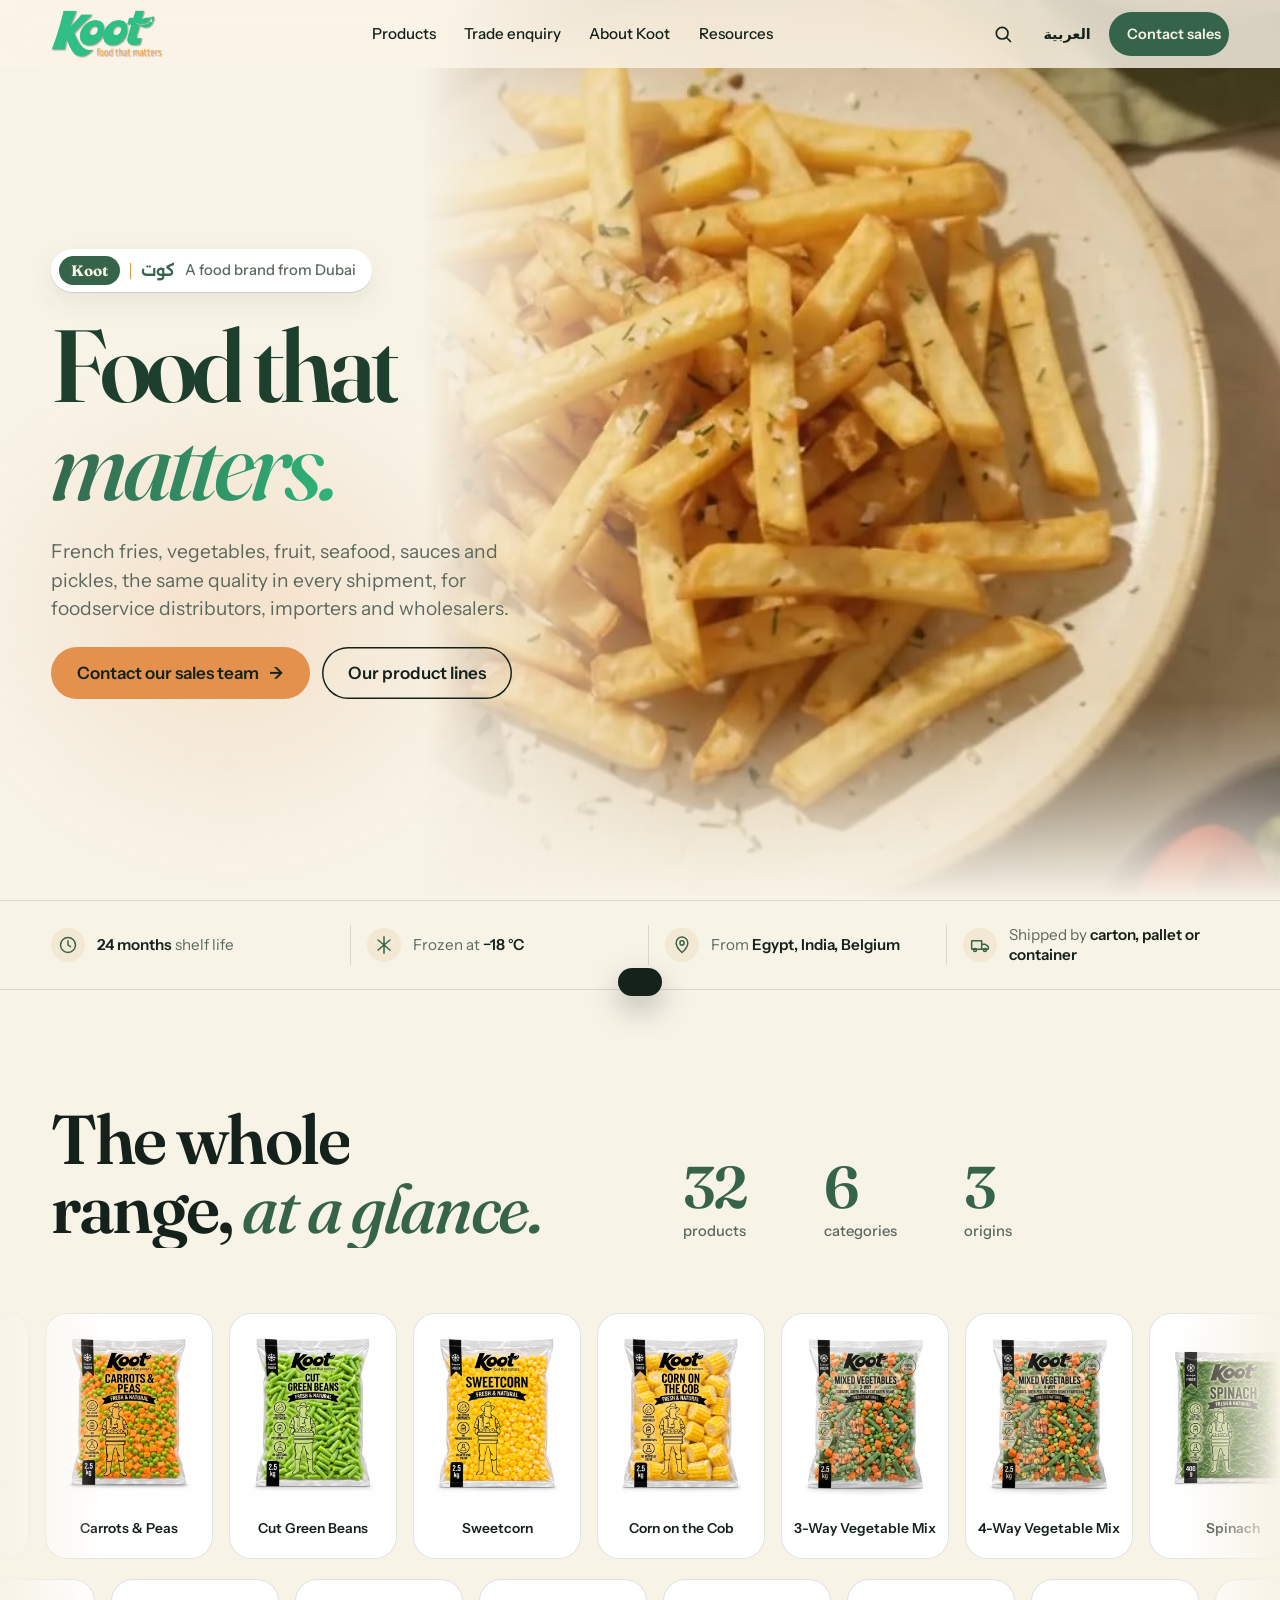
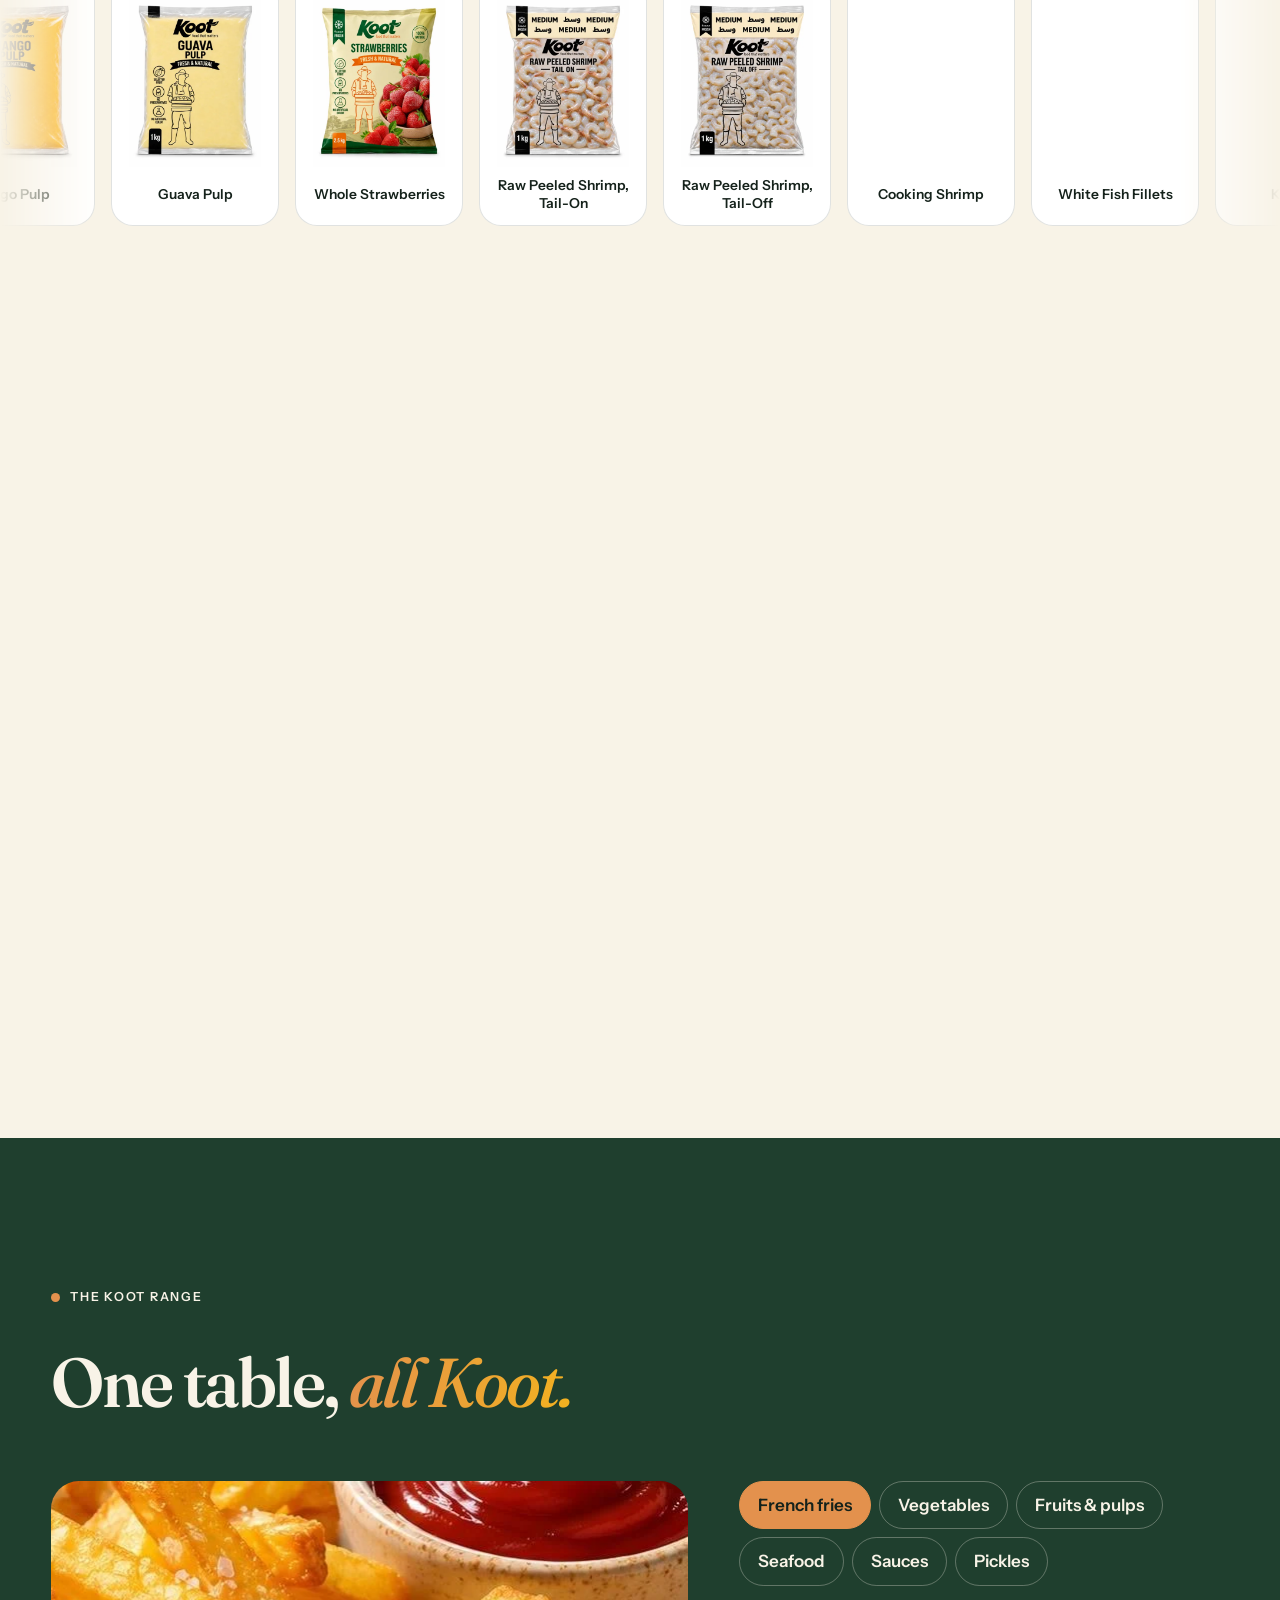
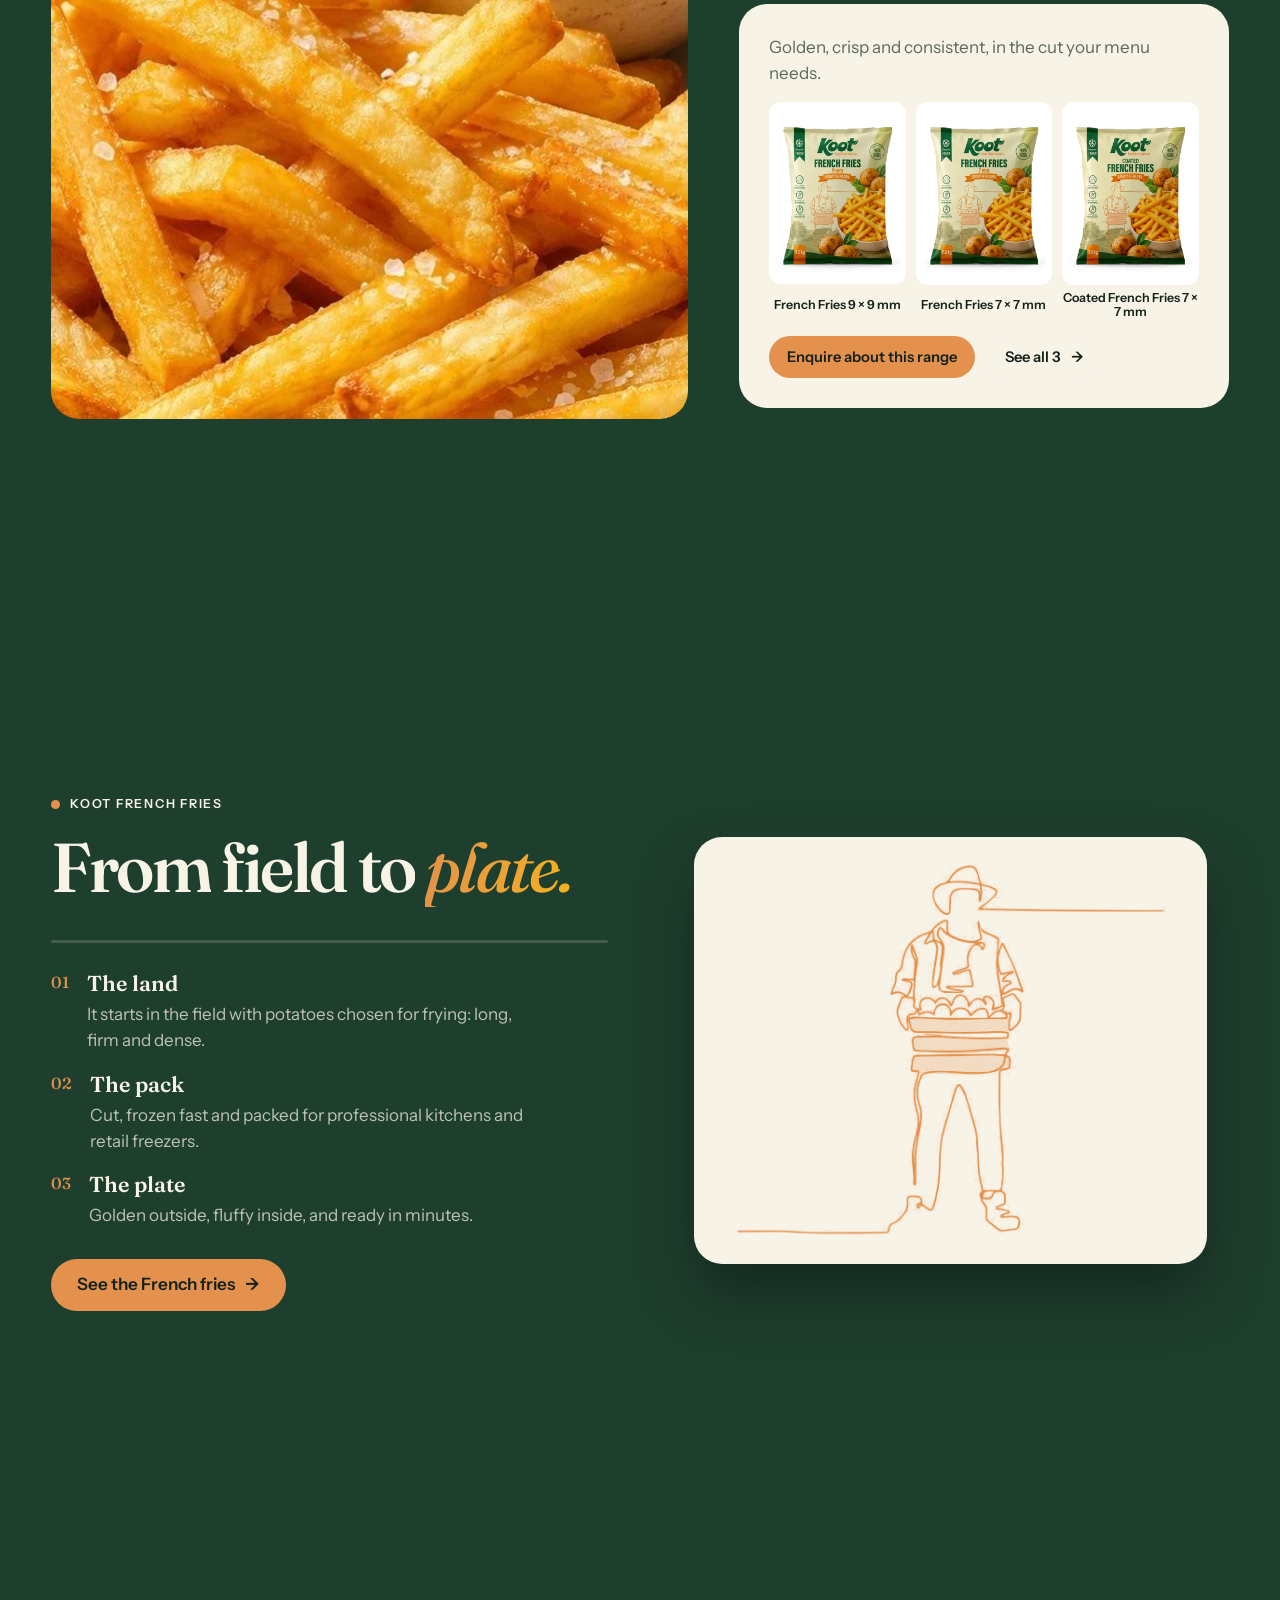
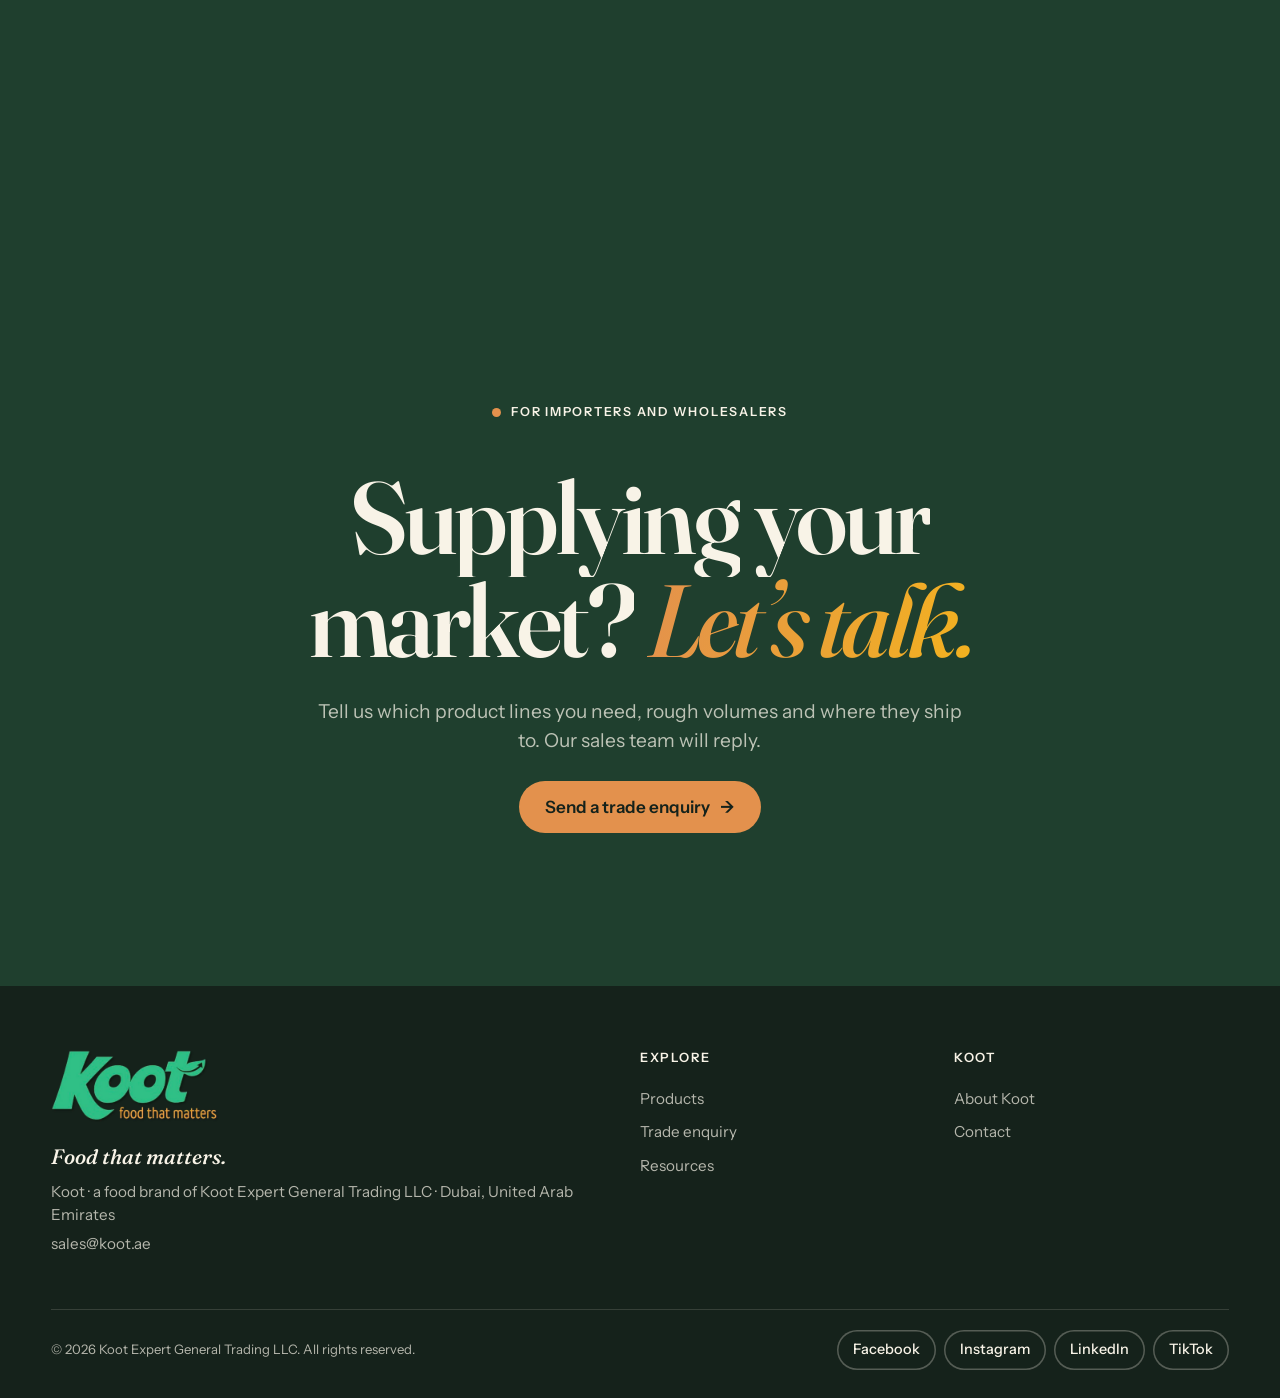
==== commit 027bf412: "Quick wins from a buyer walkthrough - About: replace the old order form ("Your RFQ is empty") with a" ====
--- a/index.html
+++ b/index.html
@@ -41,7 +41,7 @@
 <section class="shelf" aria-label="The Koot range">
   <div class="wrap shelf-head" data-reveal>
     <h2 data-ar="المجموعة كلها، <em>في نظرة.</em>">The whole range, <em>at a glance.</em></h2>
-    <div class="nums"><div><b data-n="products">0</b><span data-ar="منتج">products</span></div><div><b data-n="skus">0</b><span data-ar="صنف">items</span></div><div><b data-n="cats">0</b><span data-ar="فئات">categories</span></div><div><b data-n="origins">0</b><span data-ar="بلدان منشأ">origins</span></div></div>
+    <div class="nums"><div><b data-n="products">0</b><span data-ar="منتج">products</span></div><div><b data-n="cats">0</b><span data-ar="فئات">categories</span></div><div><b data-n="origins">0</b><span data-ar="بلدان منشأ">origins</span></div></div>
   </div>
   <div class="mq" dir="ltr"><div class="mq-track" data-row="0"></div></div>
   <div class="mq mq--rev" dir="ltr"><div class="mq-track" data-row="1"></div></div>
--- a/assets/koot.css
+++ b/assets/koot.css
@@ -961,3 +961,7 @@
 .enq-side a[href^=mailto]{font-weight:600;color:var(--green);text-decoration:underline}
 .enq-side .btn{justify-self:start}
 @media (max-width:860px){.enq{grid-template-columns:1fr}}
+
+/* pack fan (Products header): overlapping fan of solid packs on transparent cut-outs. Packs stay inside the card. */
+.chero-art{overflow:hidden}
+.fan img{mix-blend-mode:normal;filter:drop-shadow(0 14px 16px rgba(16,53,36,.18));bottom:6%}   /* cut-outs are transparent, so the shadow follows the pack */
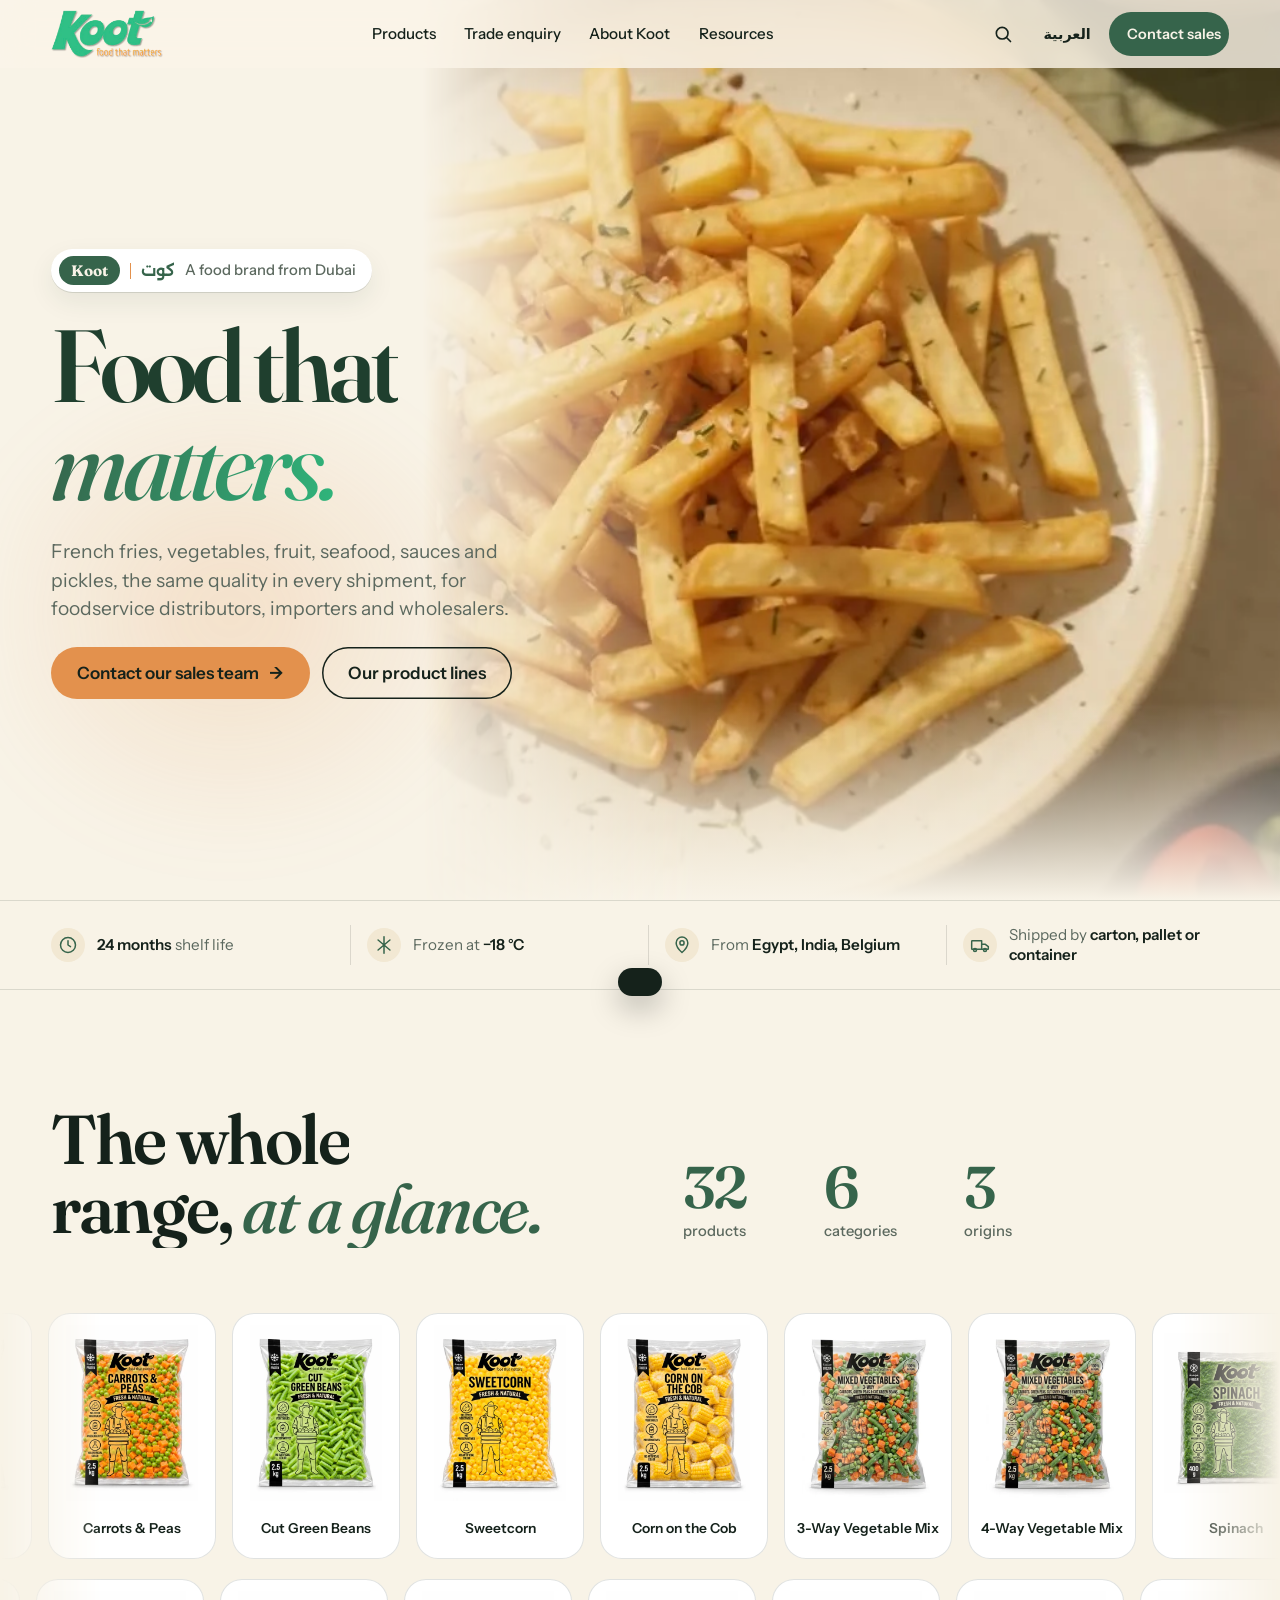
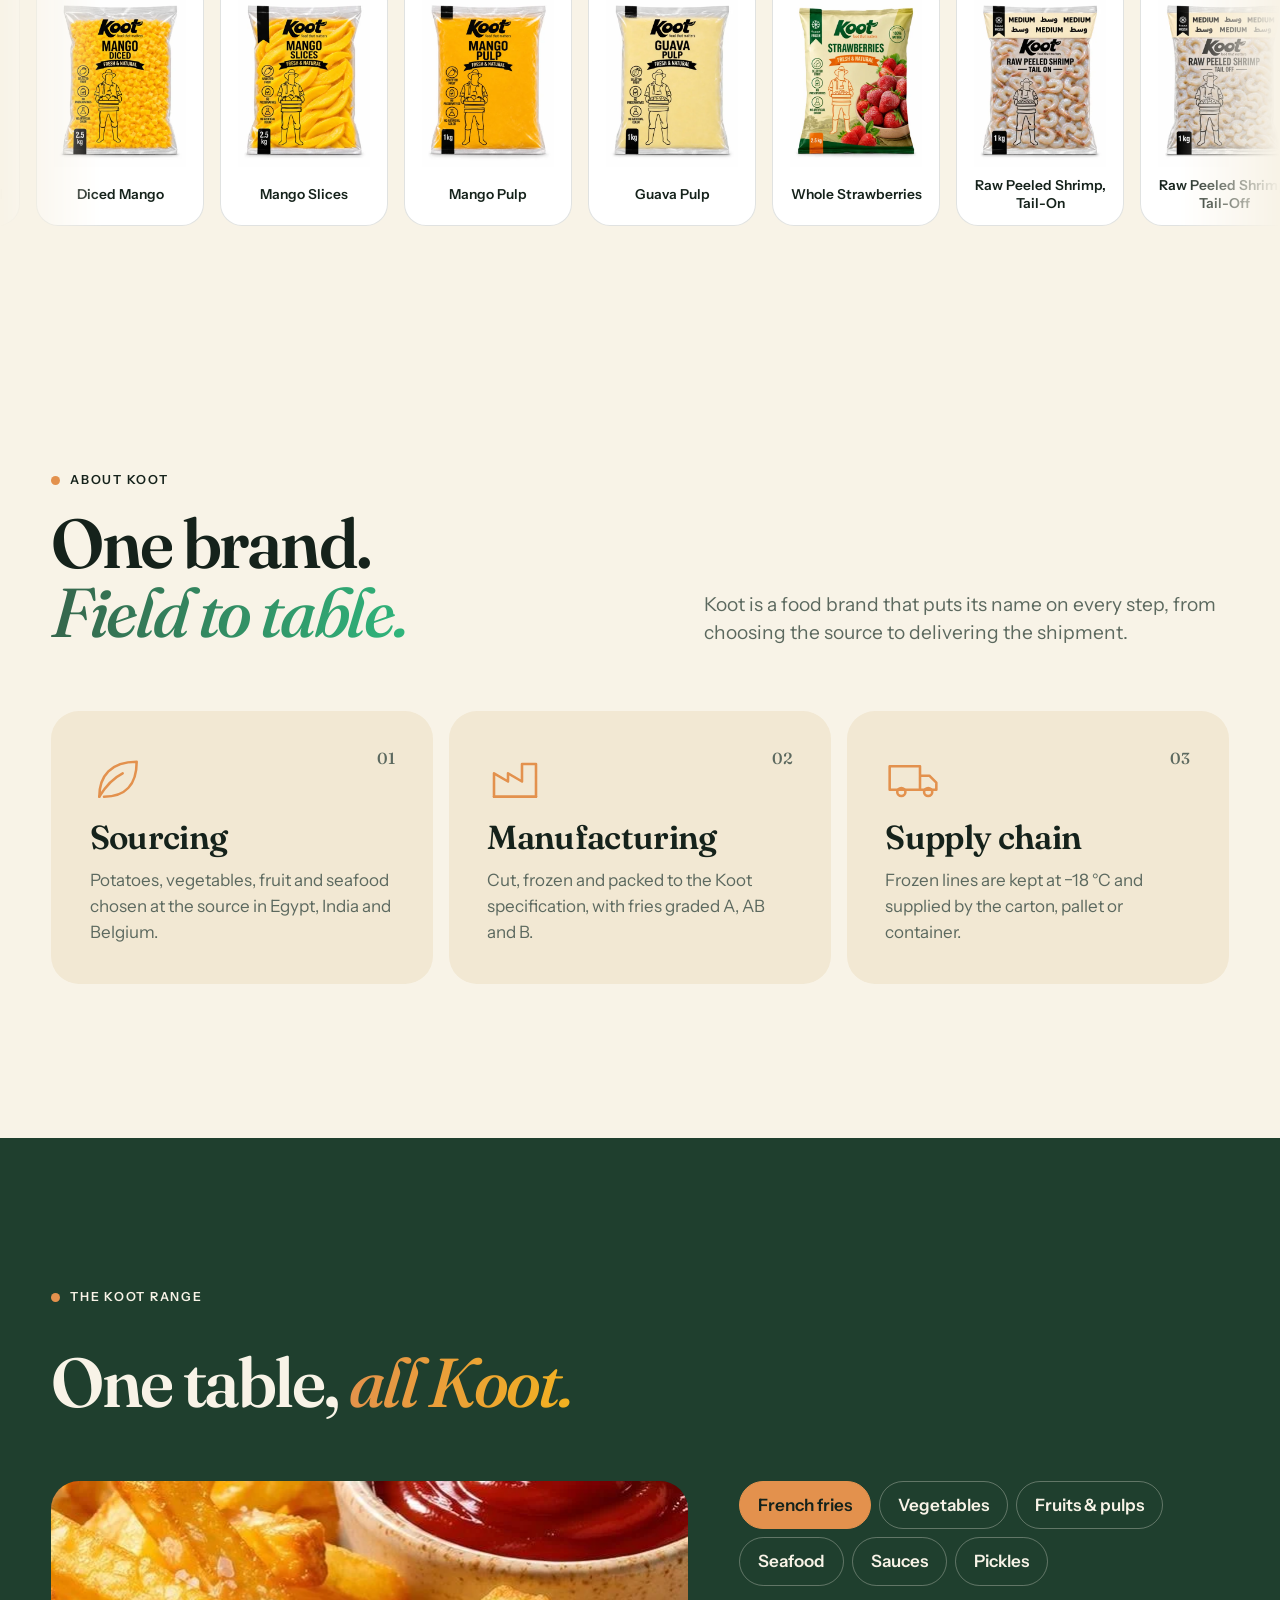
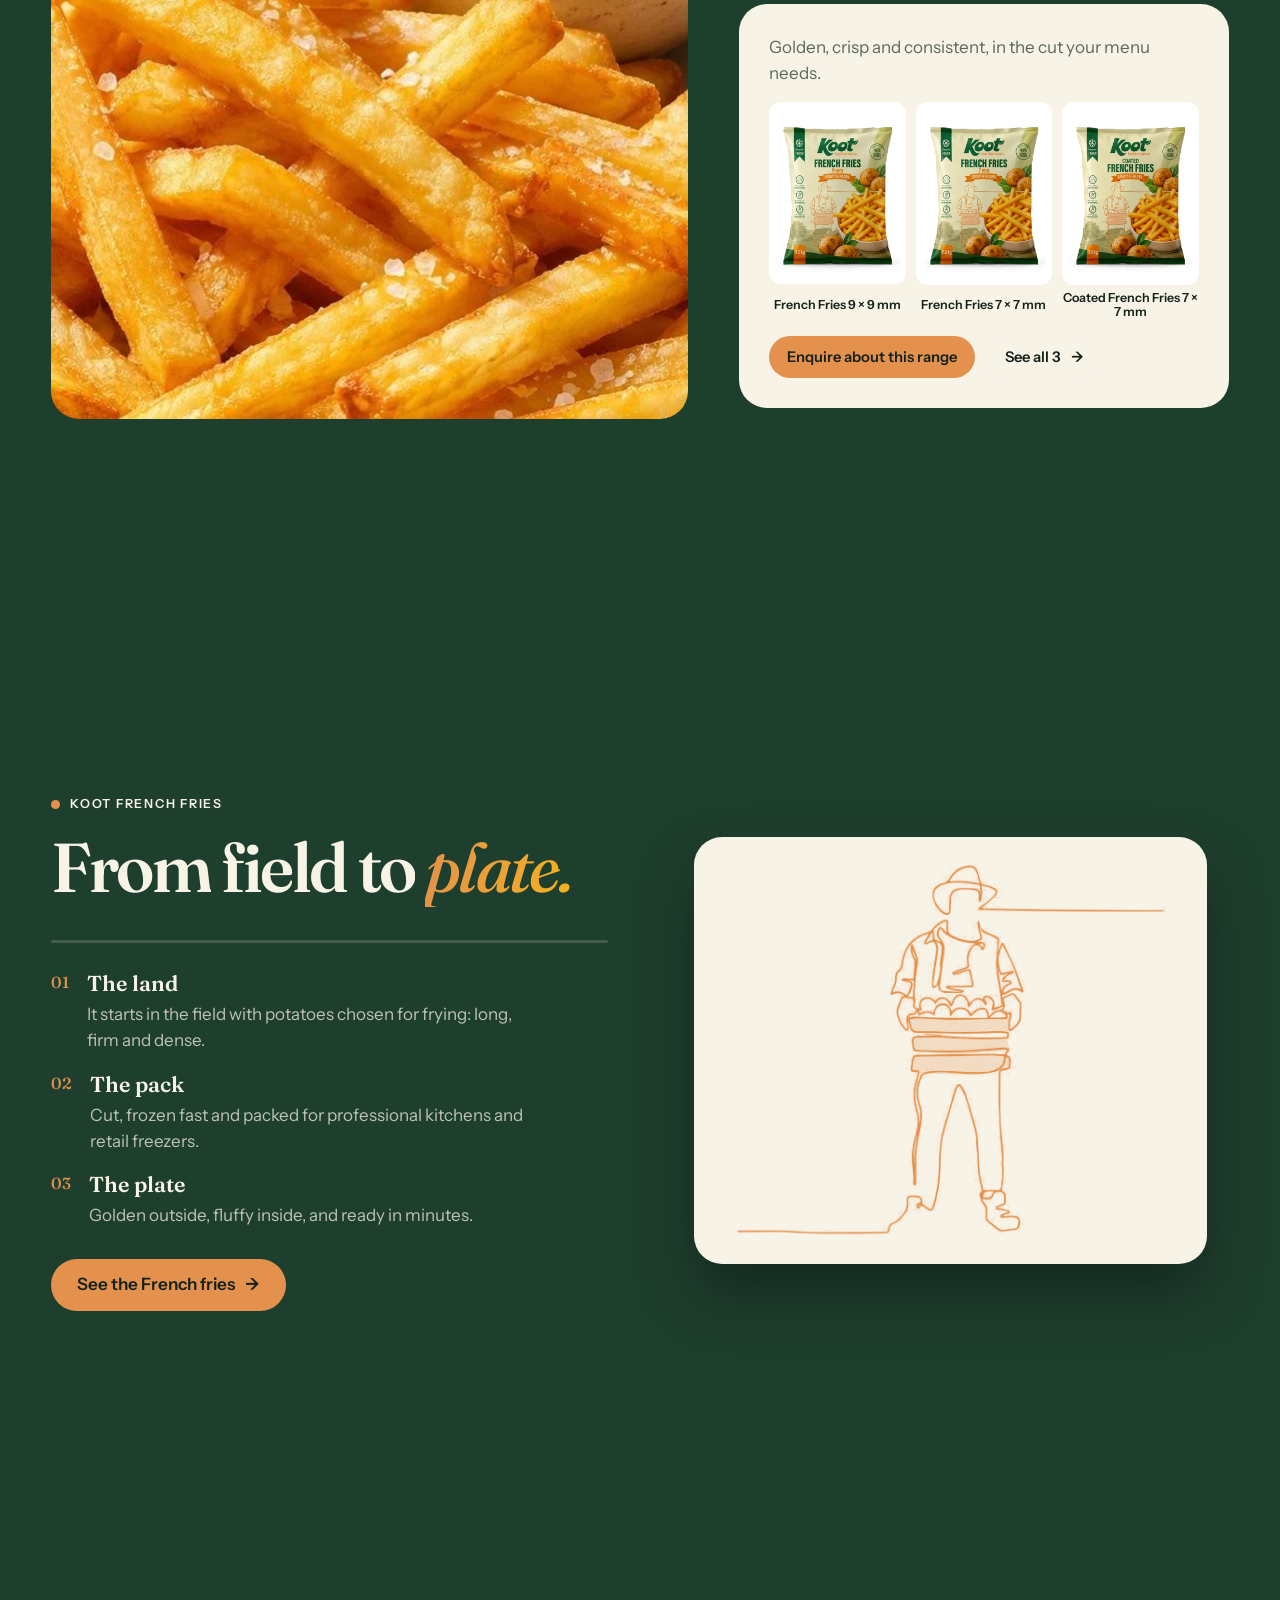
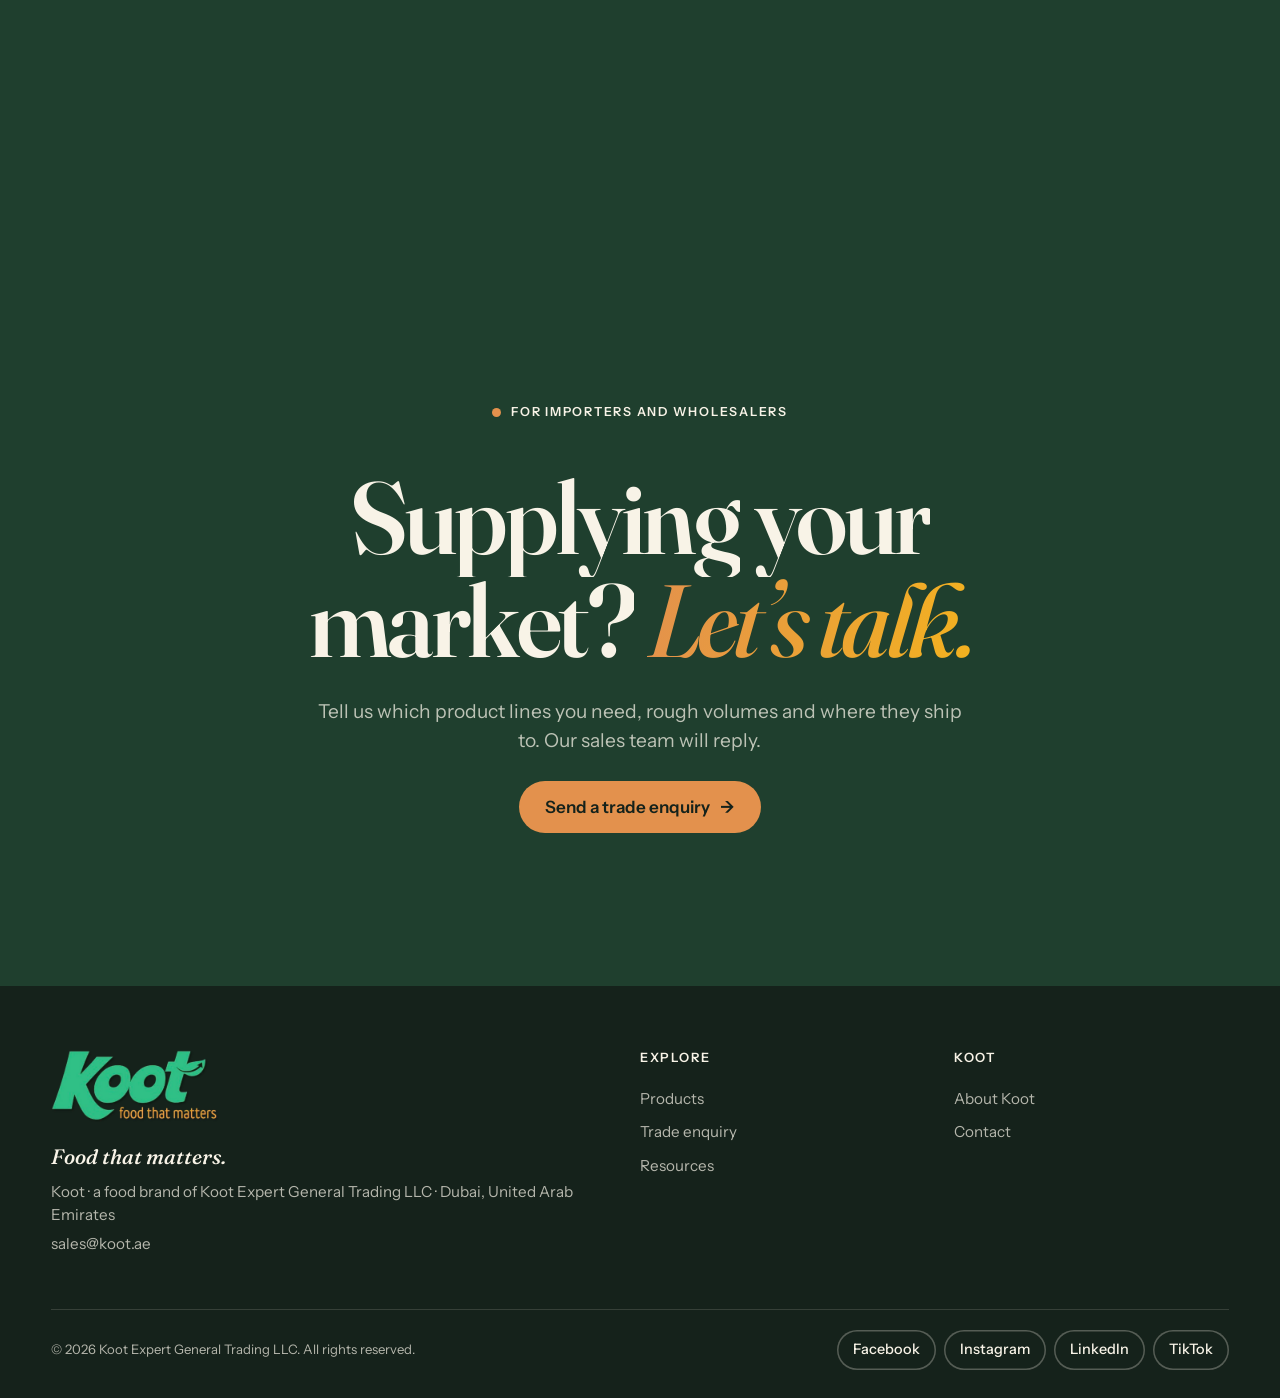
==== commit 76e25204: "Enquiry confirmation with reference and copy, spec request links, counters show immediately Co-Autho" ====
--- a/index.html
+++ b/index.html
@@ -181,7 +181,7 @@
   }
   var org = {}, skus = 0; K.list.forEach(function (p) { p.variants.forEach(function (v) { skus++; org[v.origin] = 1; }); });
   var n = { products: K.list.length, skus: skus, cats: K.cats.length, origins: Object.keys(org).length };
-  document.querySelectorAll('.nums [data-n]').forEach(function (e) { e.dataset.countTo = n[e.dataset.n]; });
+  document.querySelectorAll('.nums [data-n]').forEach(function (e) { e.dataset.countTo = n[e.dataset.n]; e.textContent = n[e.dataset.n]; });
   document.addEventListener('koot:lang', shelf); shelf();
 
   (function () {
--- a/assets/koot.css
+++ b/assets/koot.css
@@ -965,3 +965,4 @@
 /* pack fan (Products header): overlapping fan of solid packs on transparent cut-outs. Packs stay inside the card. */
 .chero-art{overflow:hidden}
 .fan img{mix-blend-mode:normal;filter:drop-shadow(0 14px 16px rgba(16,53,36,.18));bottom:6%}   /* cut-outs are transparent, so the shadow follows the pack */
+.enq-copy{white-space:pre-wrap;font:13px/1.5 ui-monospace,monospace;background:rgba(16,53,36,.05);padding:14px;border-radius:10px;margin:10px 0 16px;text-align:start;direction:ltr}
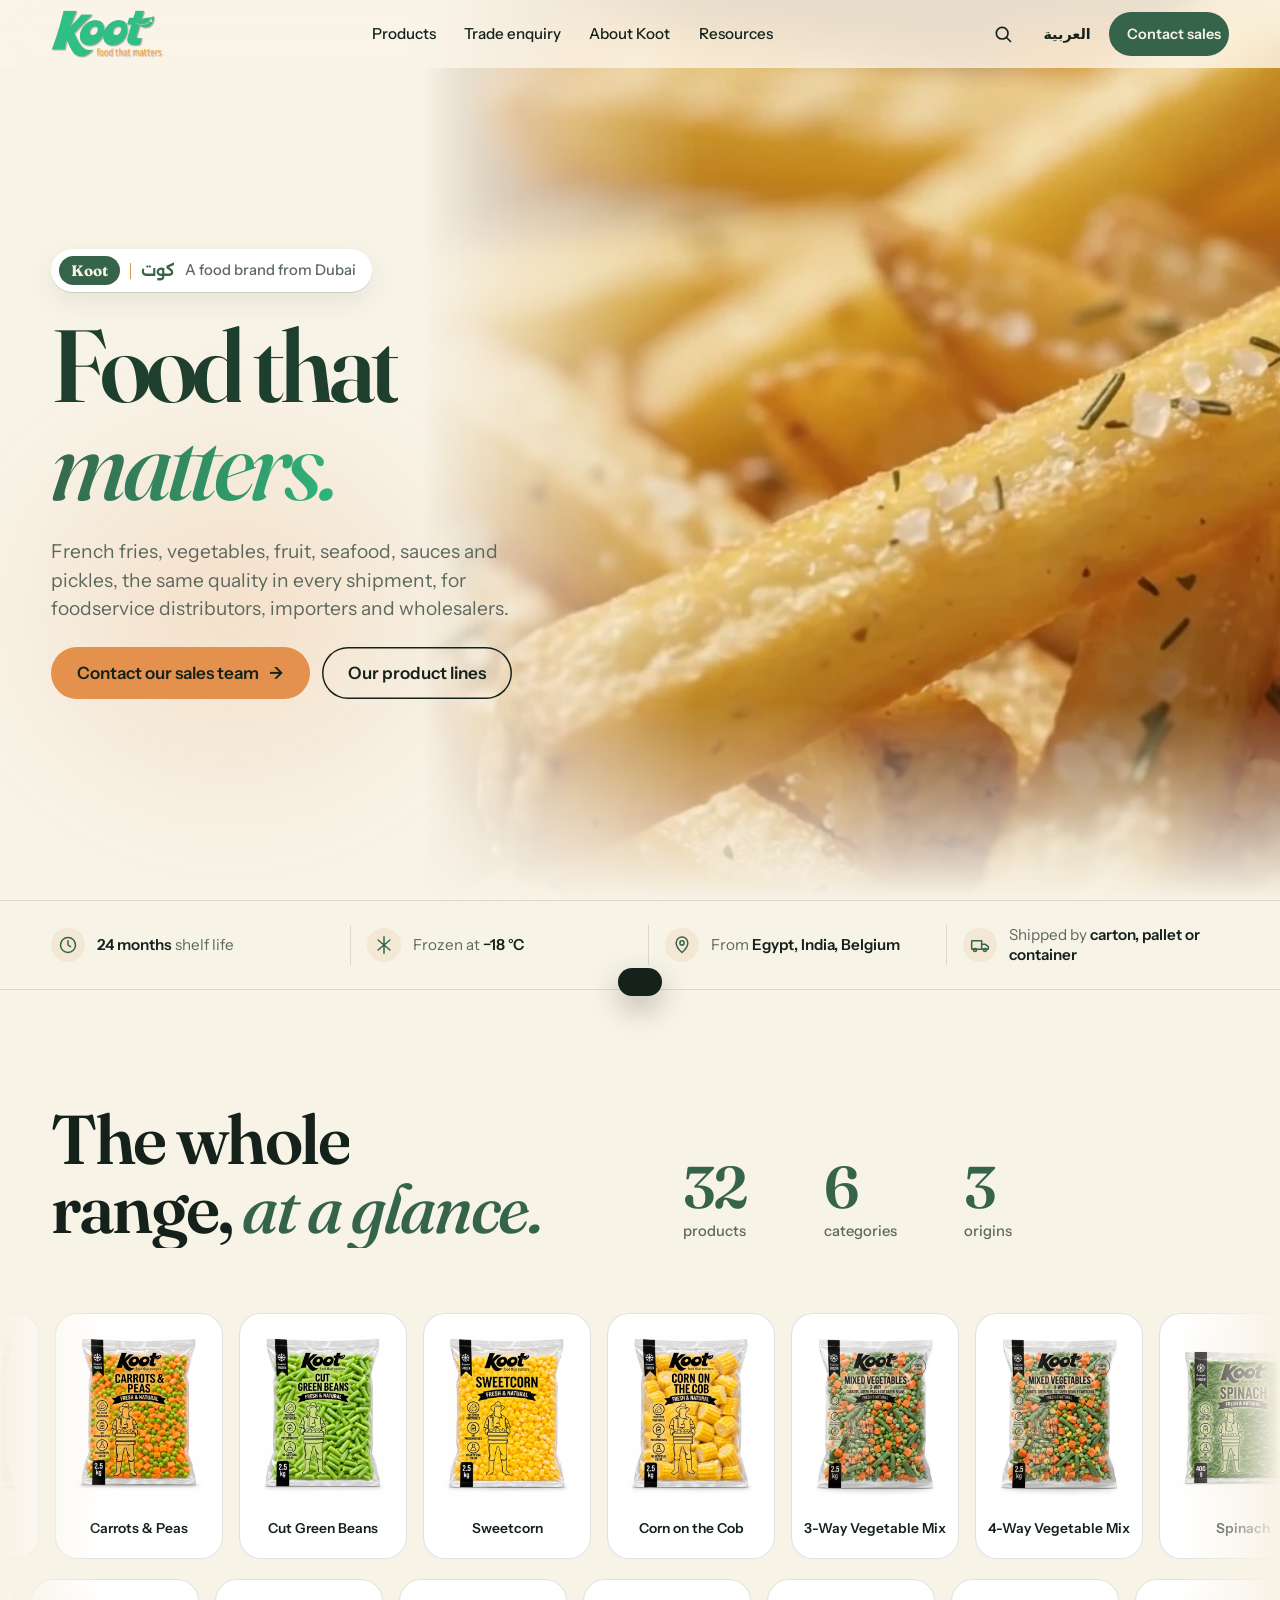
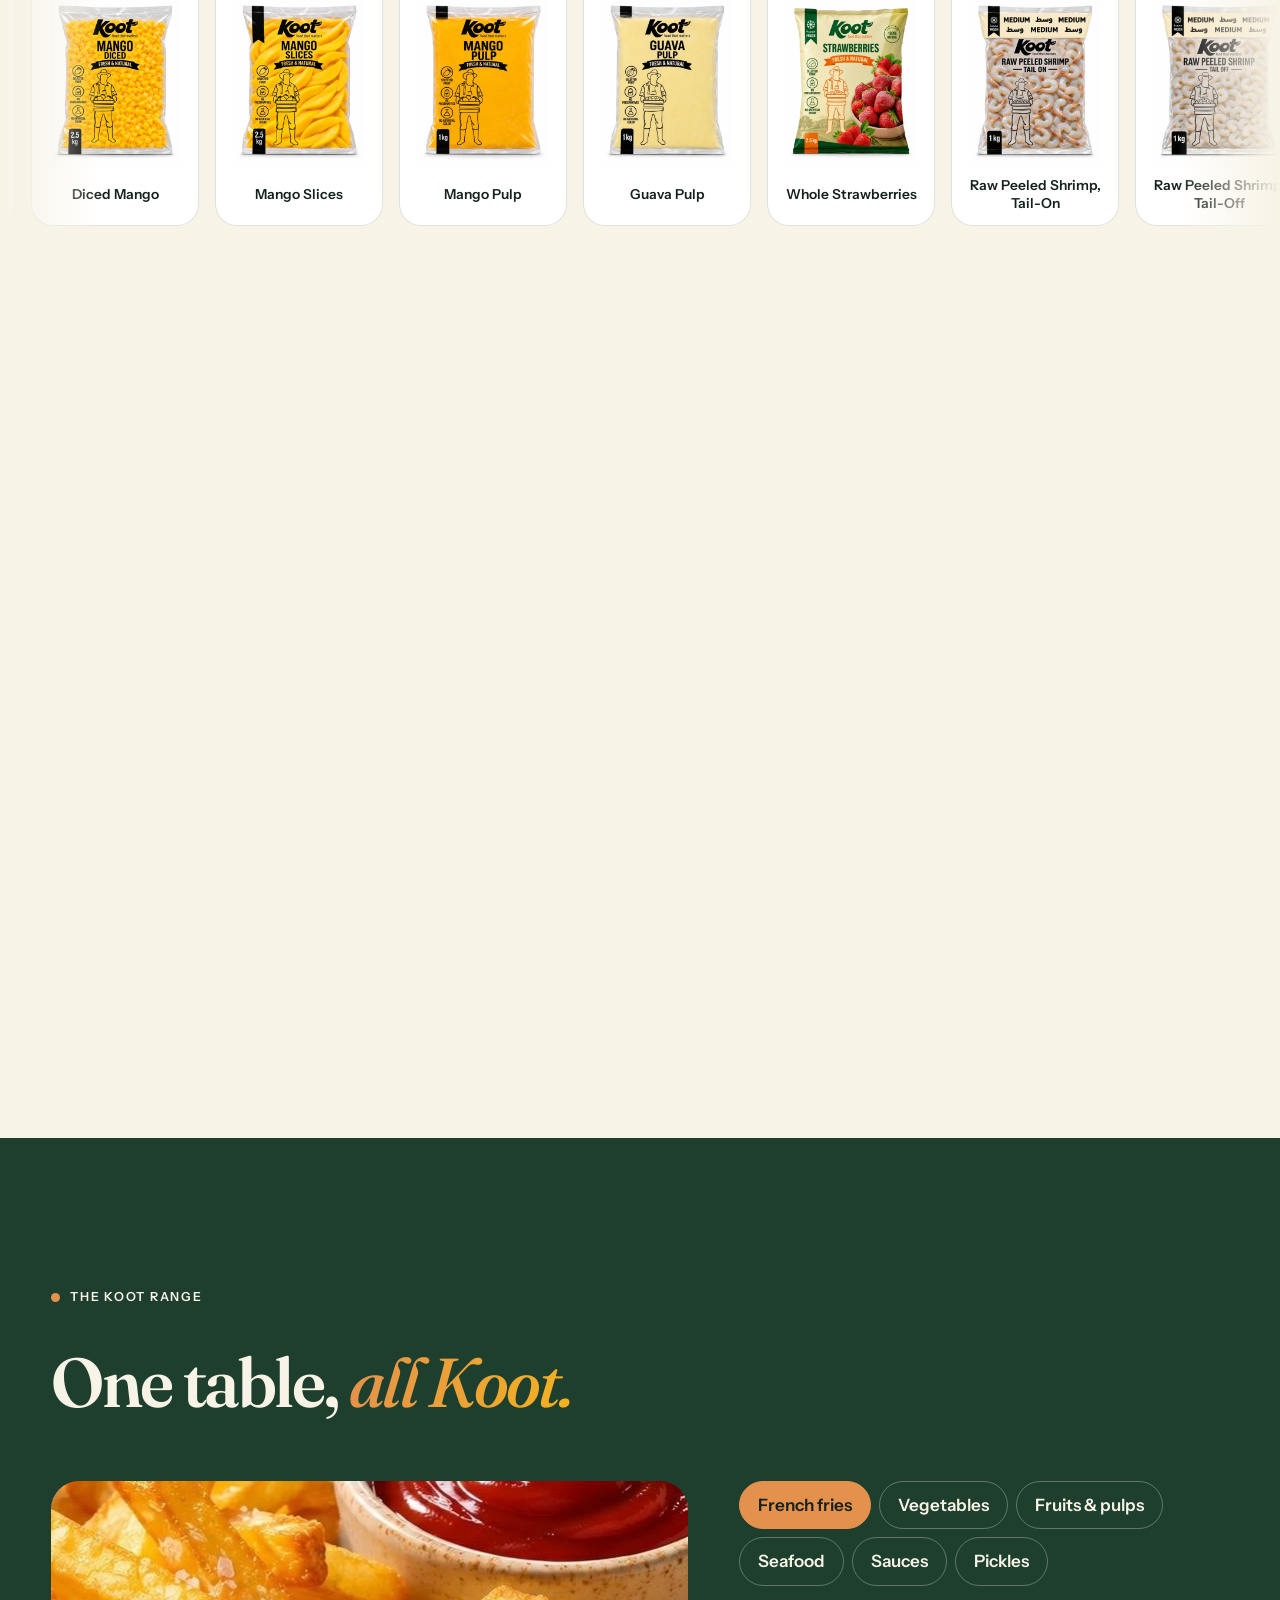
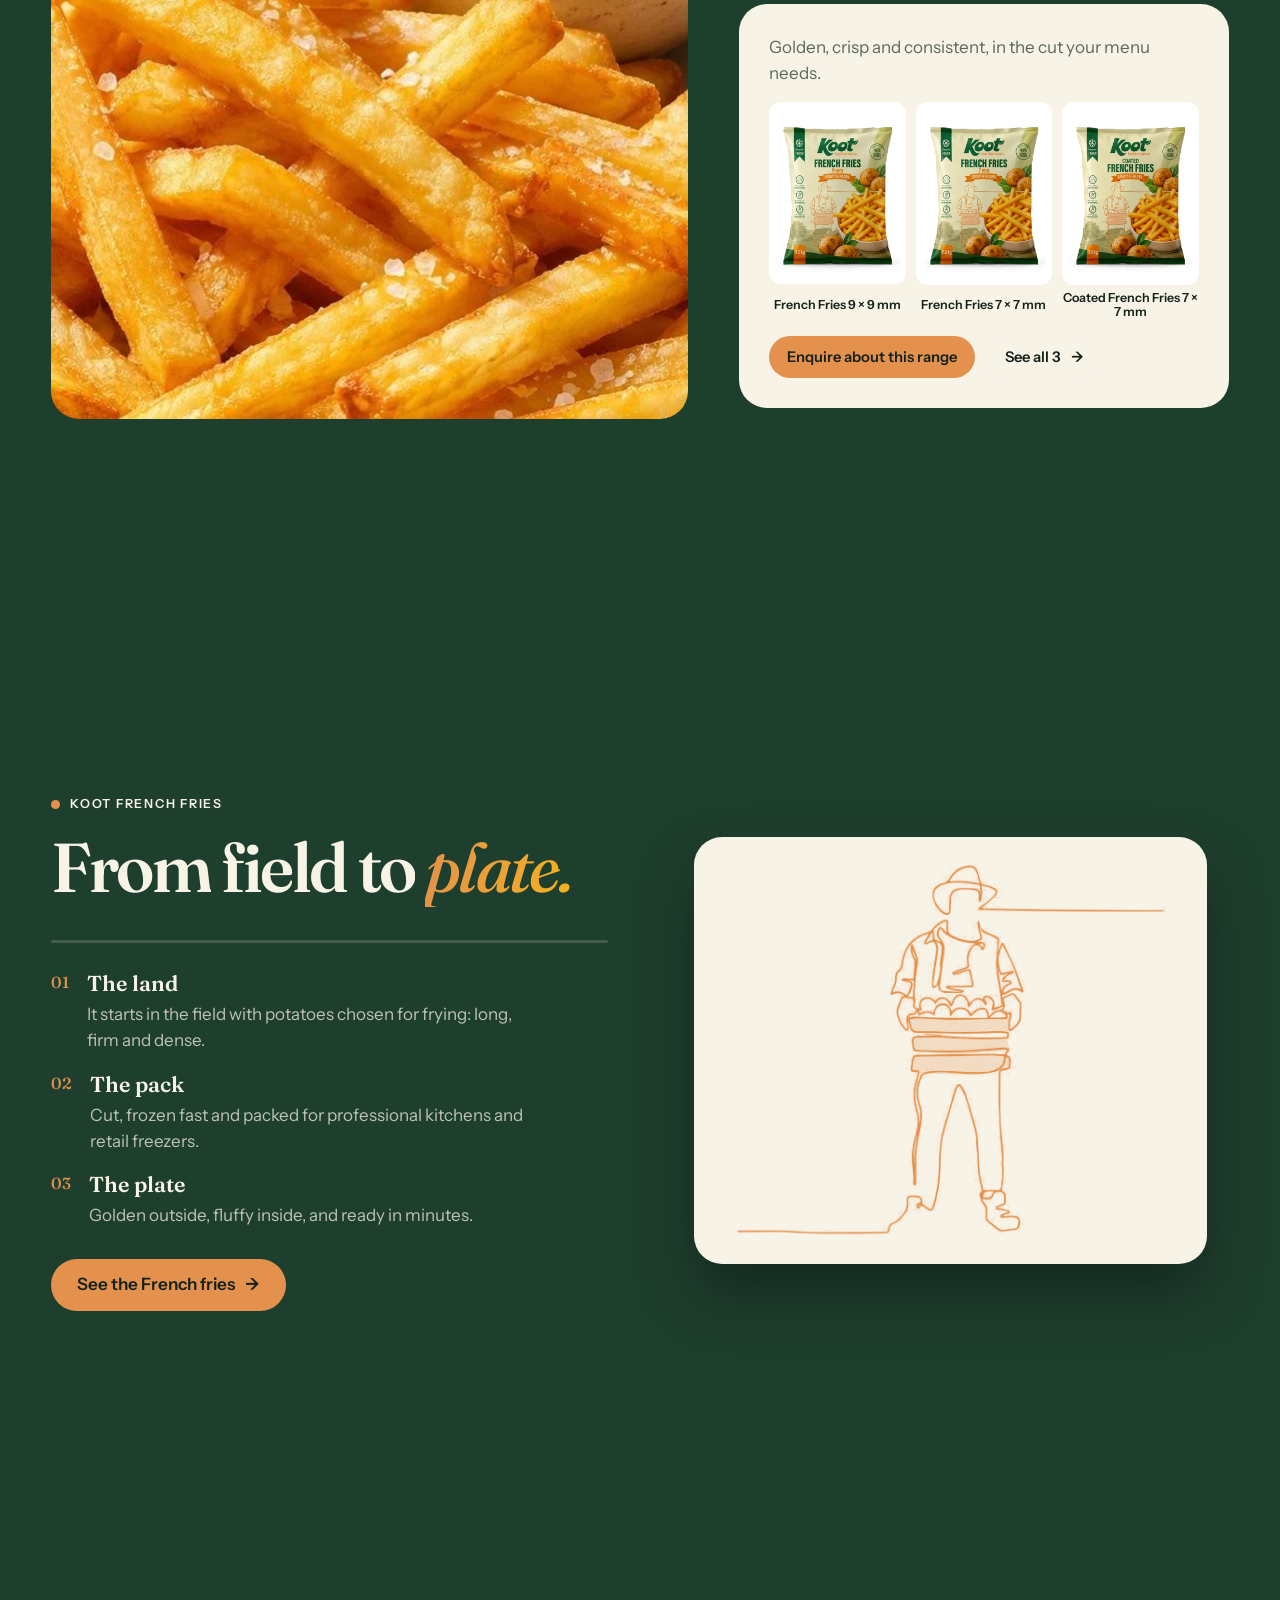
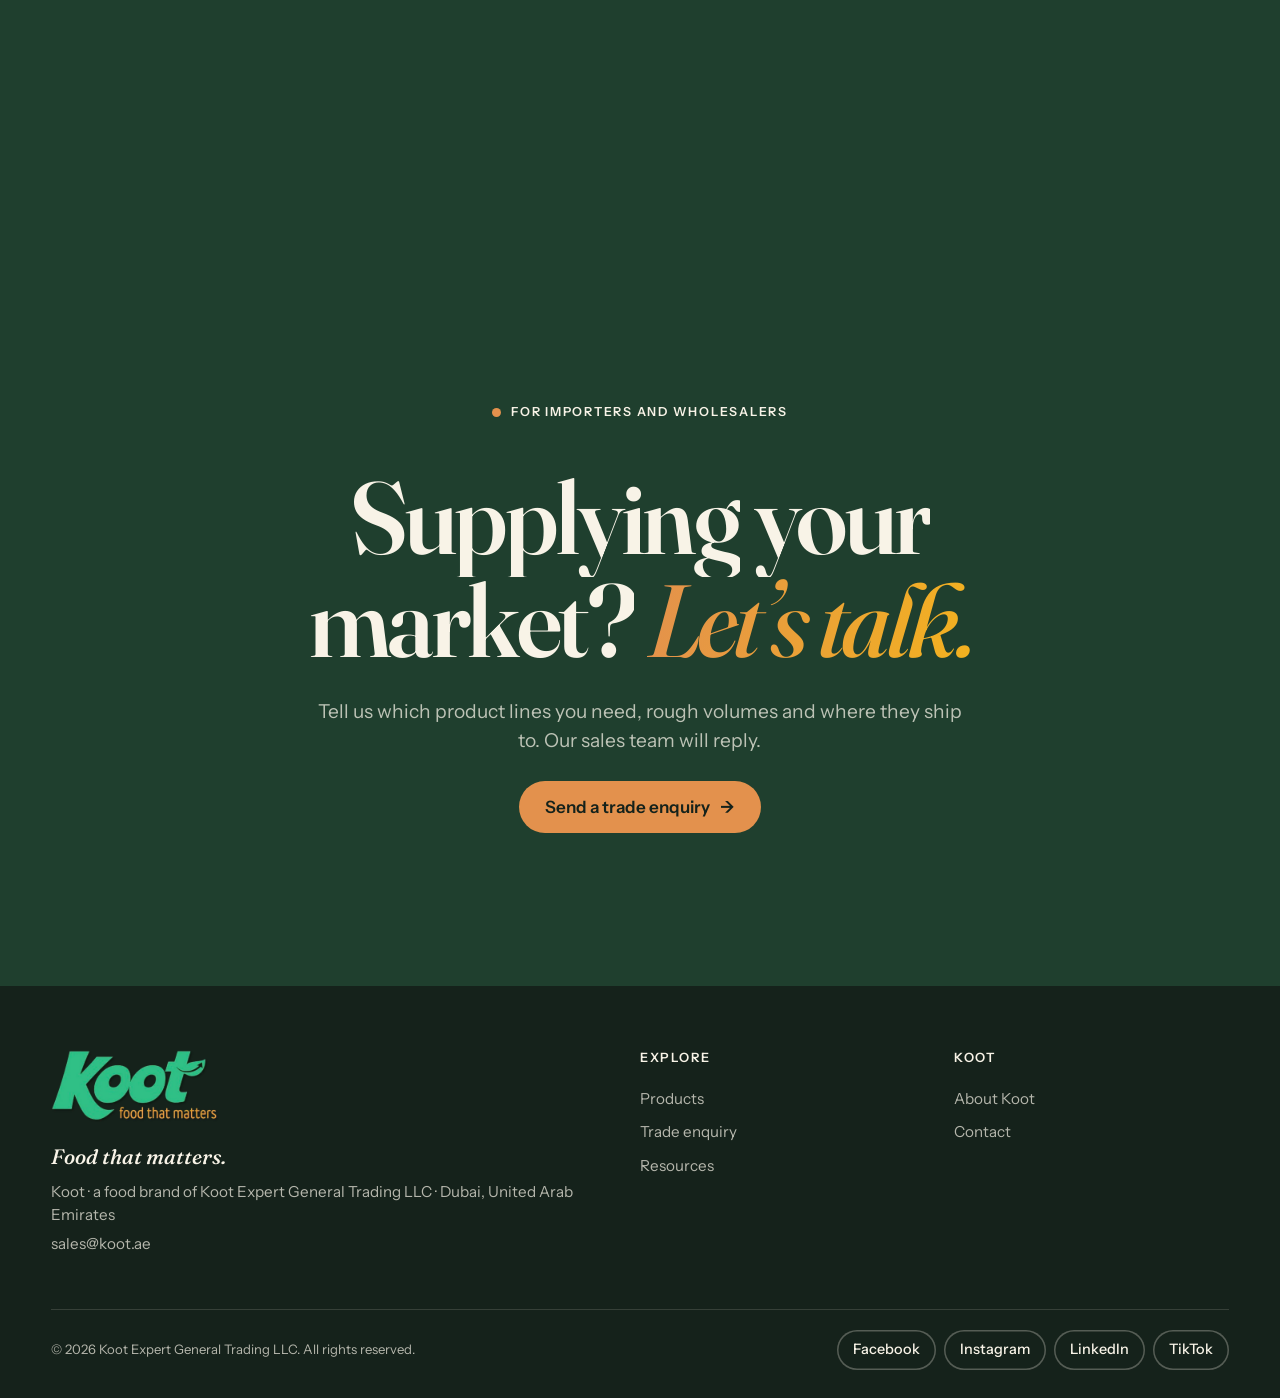
==== commit 44c18790: "Hero: new intro film at full source quality Co-Authored-By: Claude Opus 5.5 <noreply@anthropic.com>" ====
--- a/index.html
+++ b/index.html
@@ -26,8 +26,8 @@
     </div>
   </div>
   <div class="hv" aria-hidden="true">
-    <img class="hv-still" src="assets/img/food/hero-spread.webp" alt="" width="776" height="720" fetchpriority="high">
-    <video class="hv-video" muted loop playsinline preload="none" poster="assets/img/food/hero-spread.webp" data-src="assets/video/hero-spread.mp4"></video>
+    <img class="hv-still" src="assets/img/food/hero-film.webp" alt="" width="1280" height="720" fetchpriority="high">
+    <video class="hv-video" muted loop playsinline preload="none" poster="assets/img/food/hero-film.webp" data-src="assets/video/hero-film.mp4"></video>
   </div>
 </section>
 <ul class="facts" aria-label="Koot at a glance">
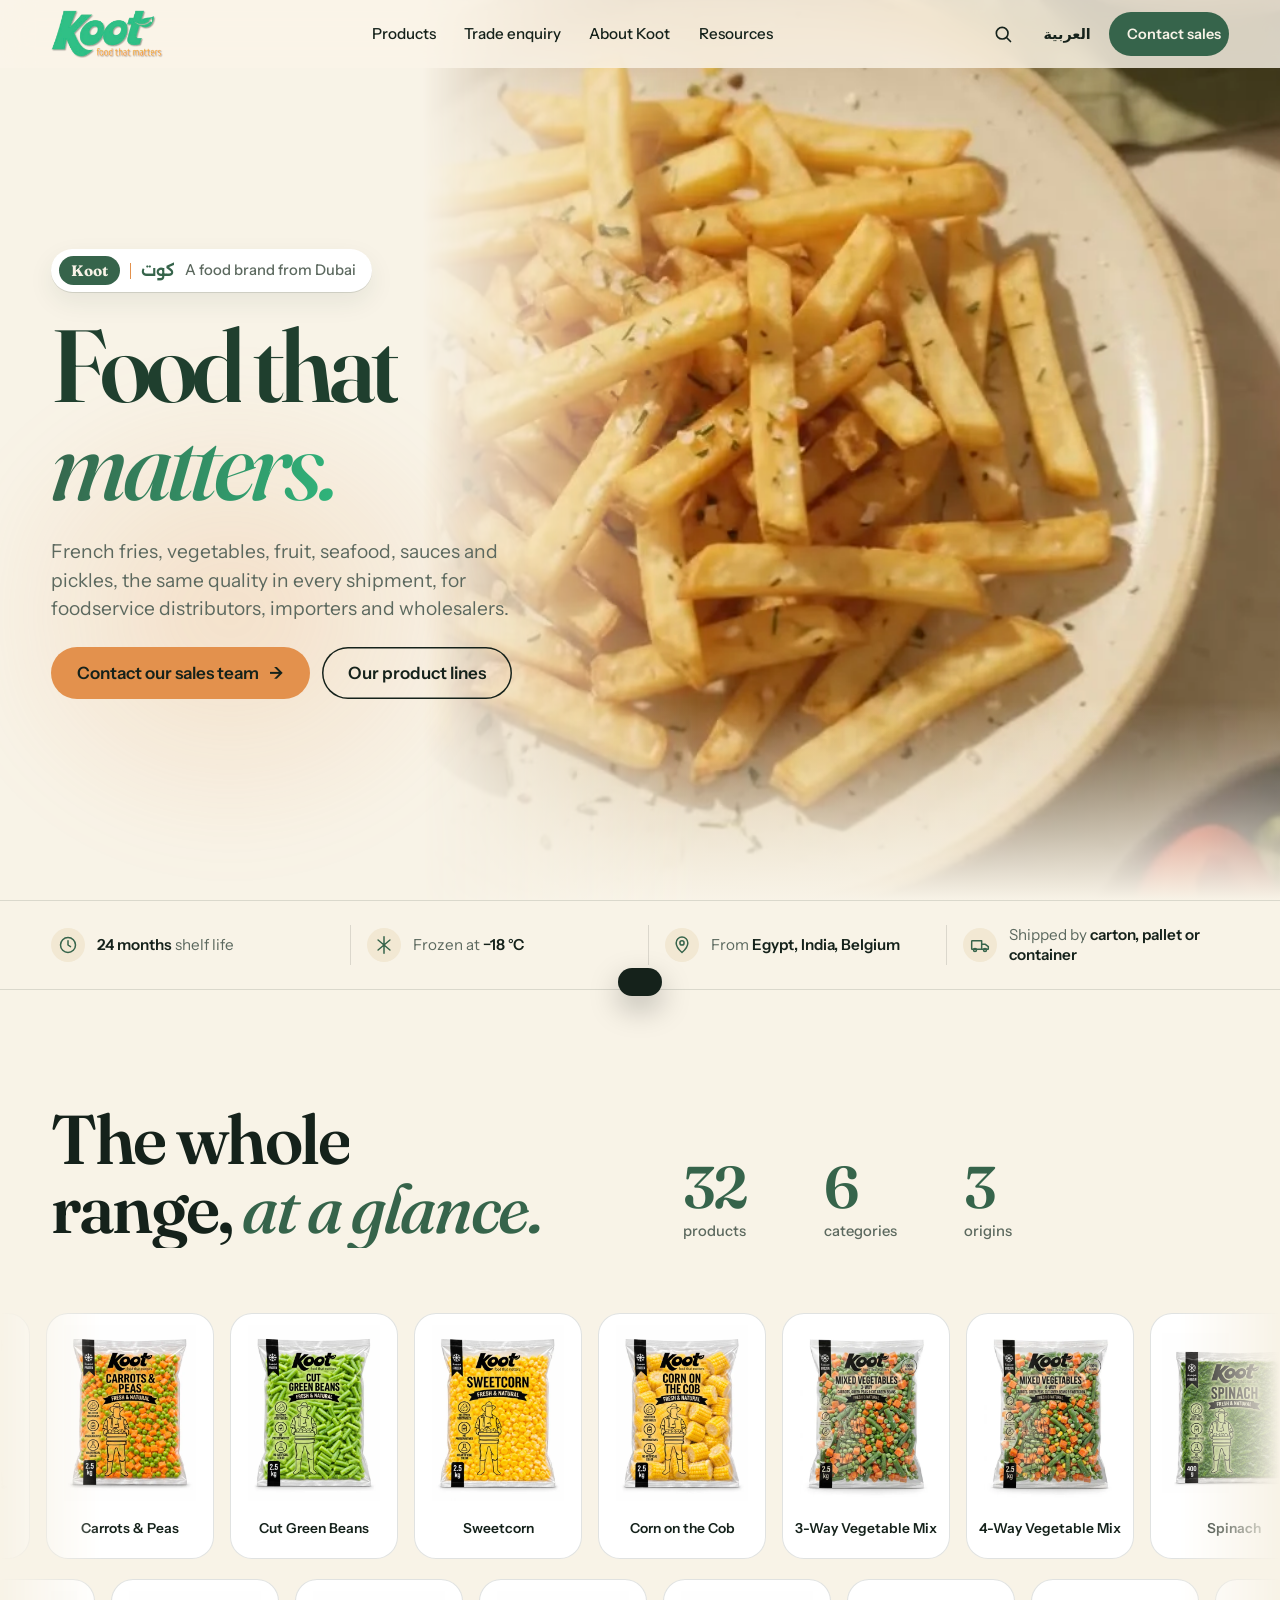
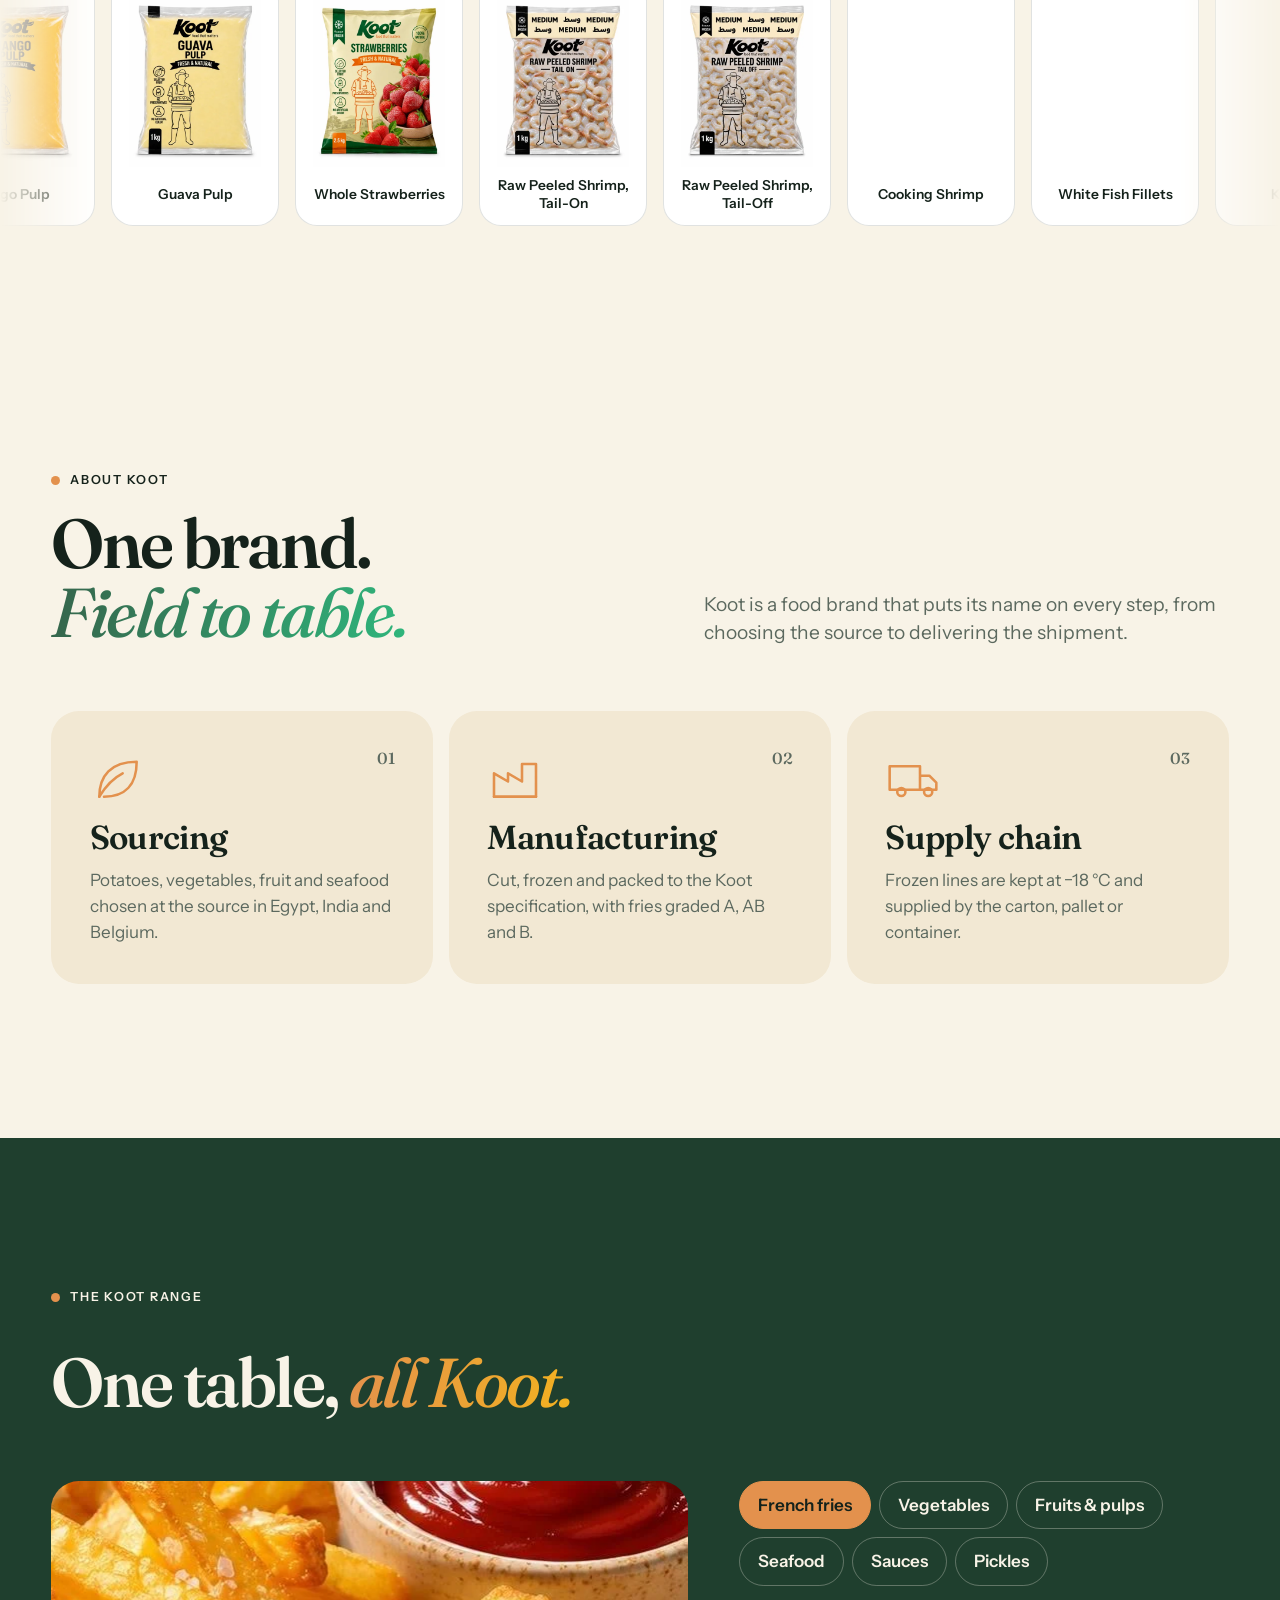
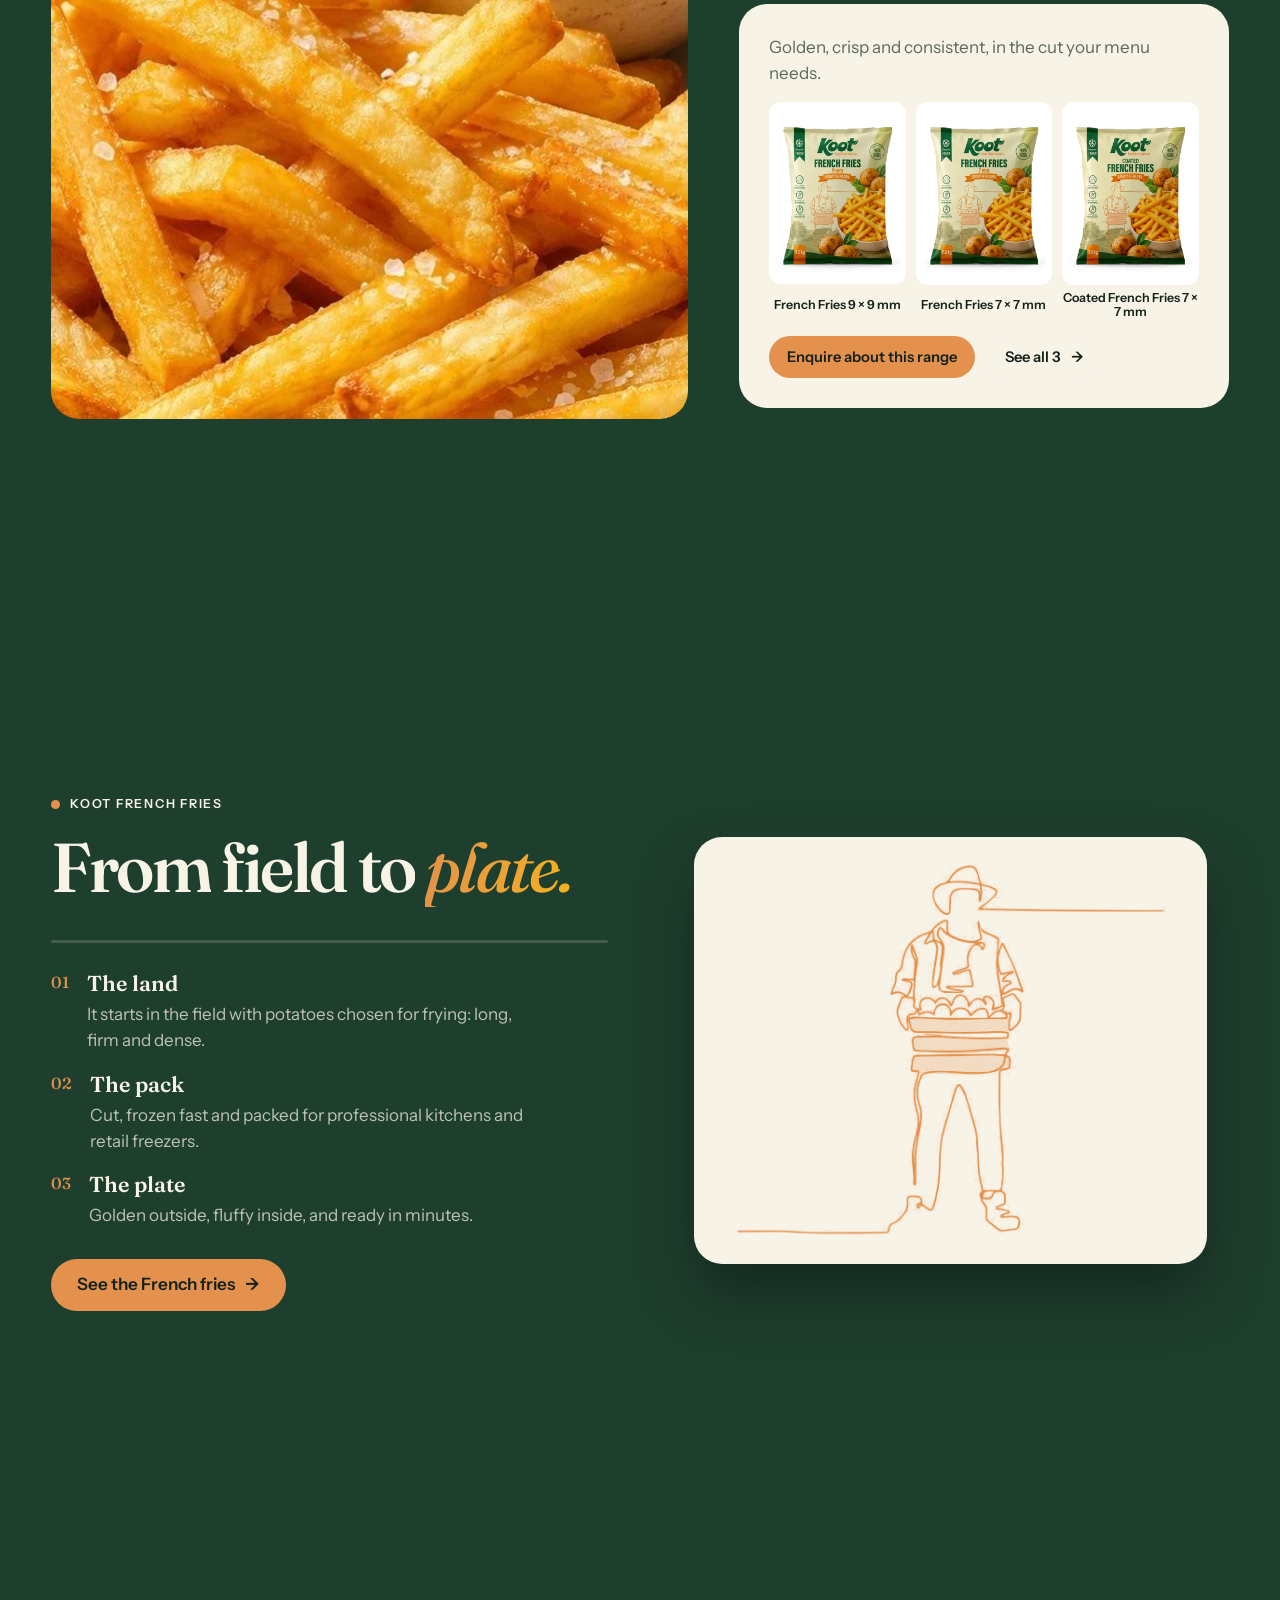
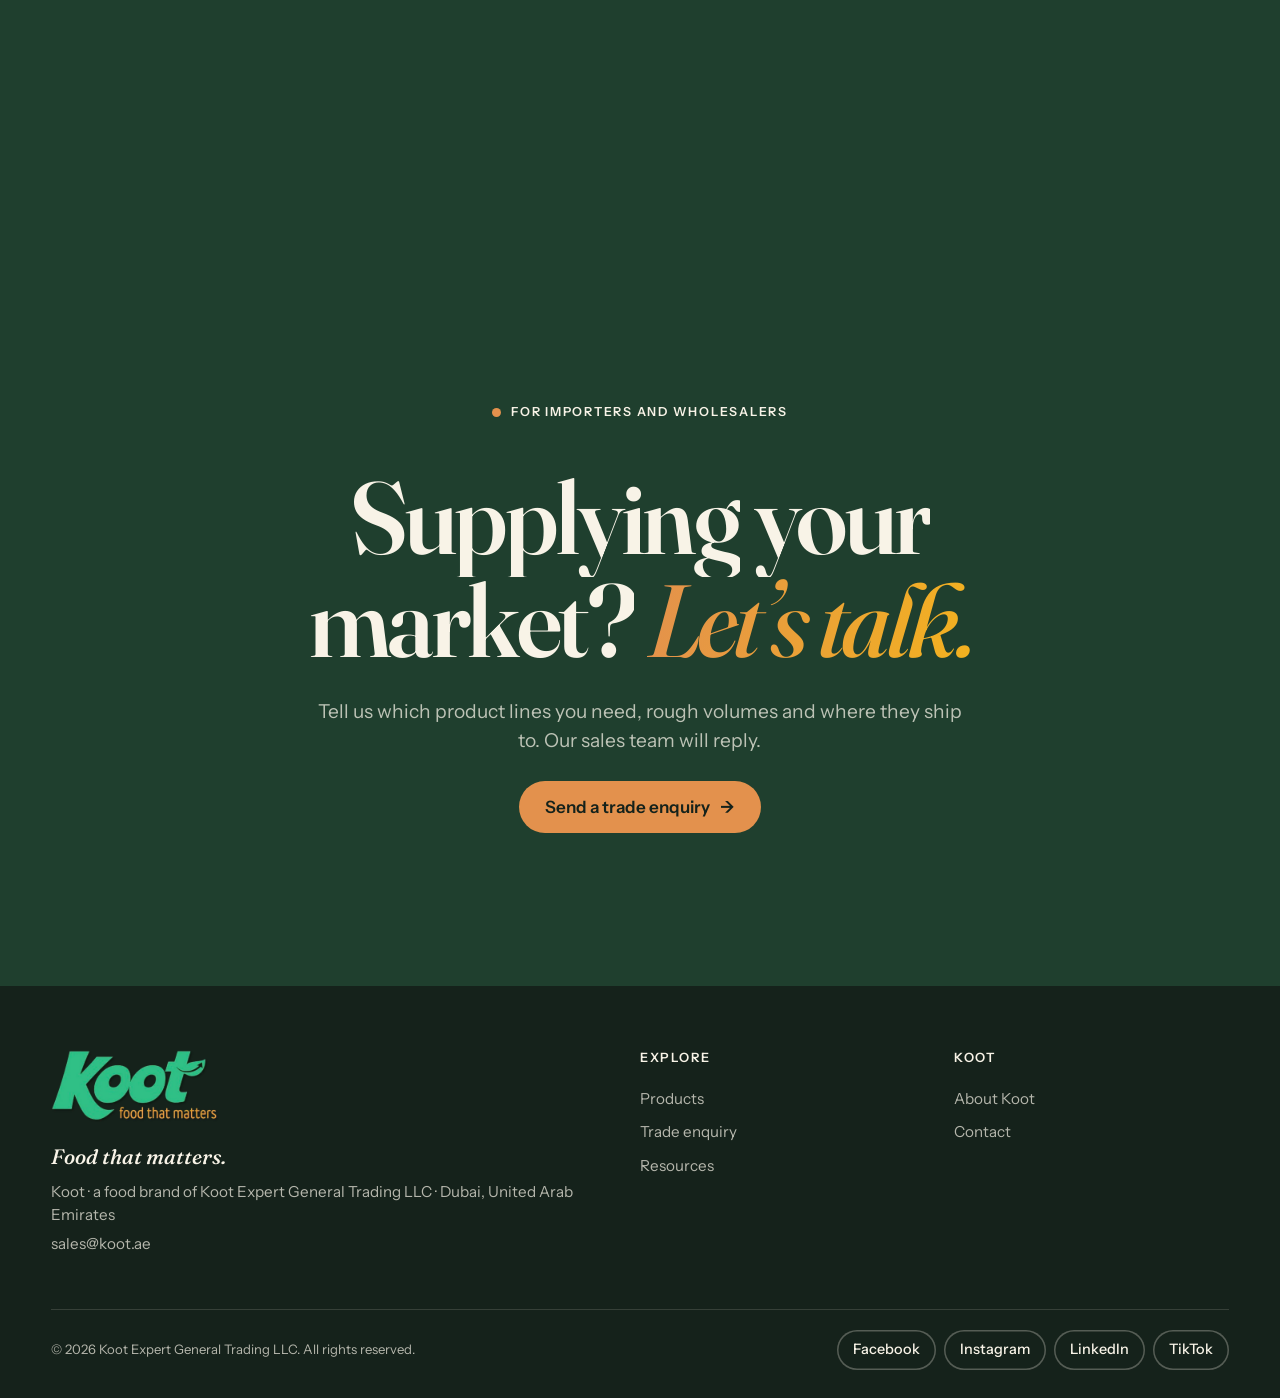
==== commit 00410586: "Revert hero intro film Co-Authored-By: Claude Opus 5.5 <noreply@anthropic.com>" ====
--- a/index.html
+++ b/index.html
@@ -26,8 +26,8 @@
     </div>
   </div>
   <div class="hv" aria-hidden="true">
-    <img class="hv-still" src="assets/img/food/hero-film.webp" alt="" width="1280" height="720" fetchpriority="high">
-    <video class="hv-video" muted loop playsinline preload="none" poster="assets/img/food/hero-film.webp" data-src="assets/video/hero-film.mp4"></video>
+    <img class="hv-still" src="assets/img/food/hero-spread.webp" alt="" width="776" height="720" fetchpriority="high">
+    <video class="hv-video" muted loop playsinline preload="none" poster="assets/img/food/hero-spread.webp" data-src="assets/video/hero-spread.mp4"></video>
   </div>
 </section>
 <ul class="facts" aria-label="Koot at a glance">
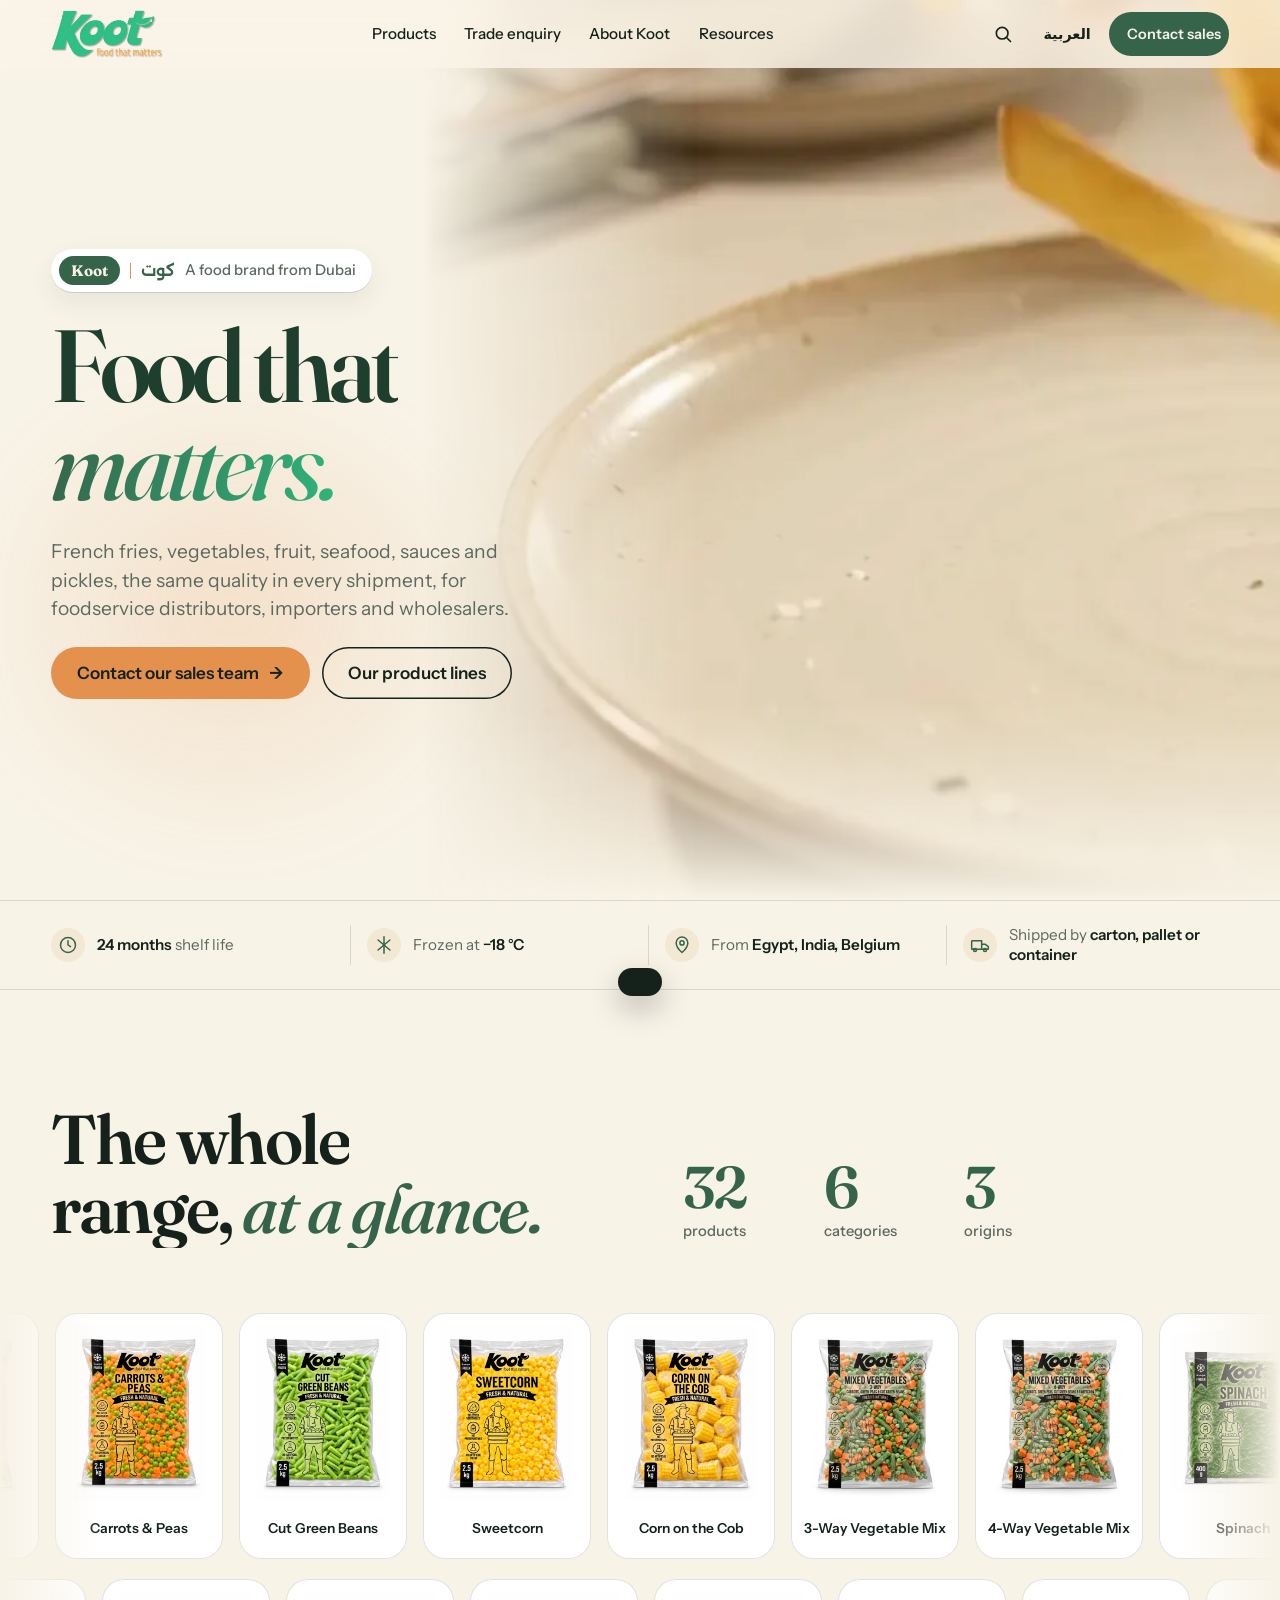
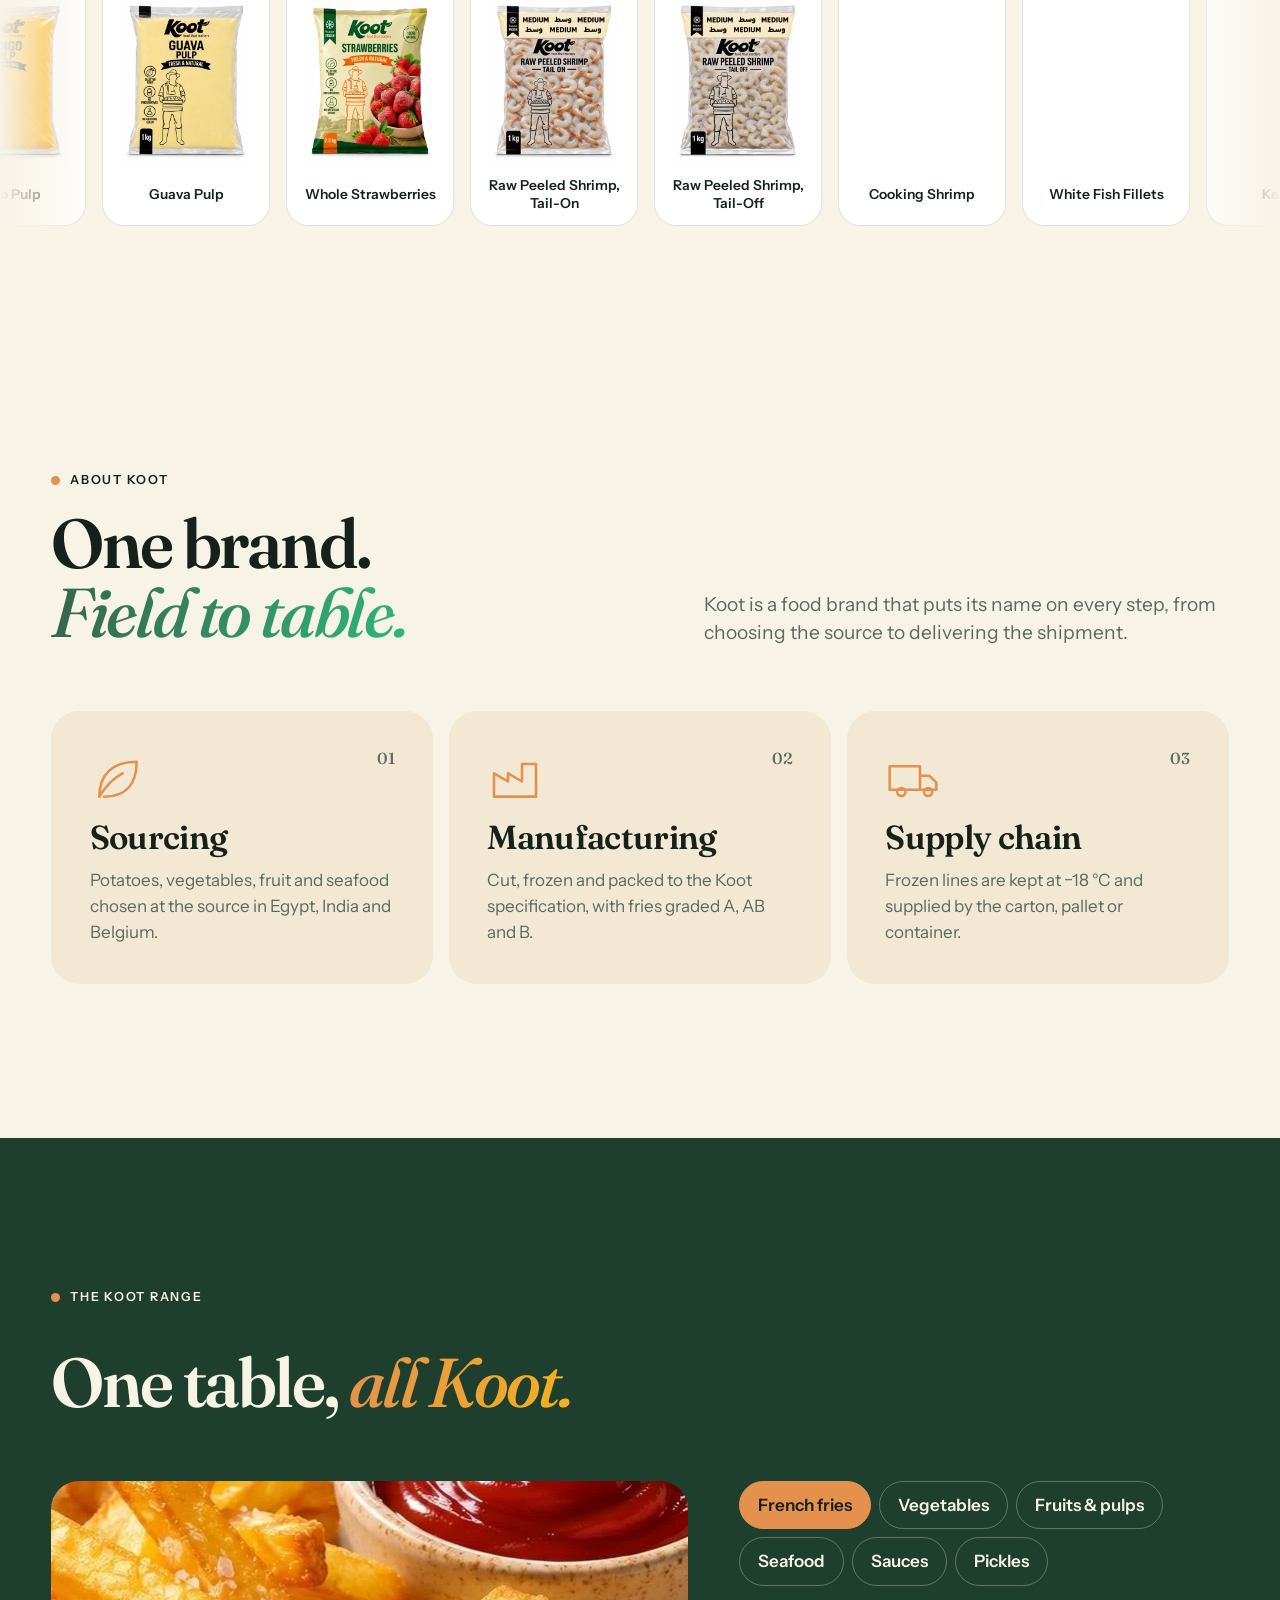
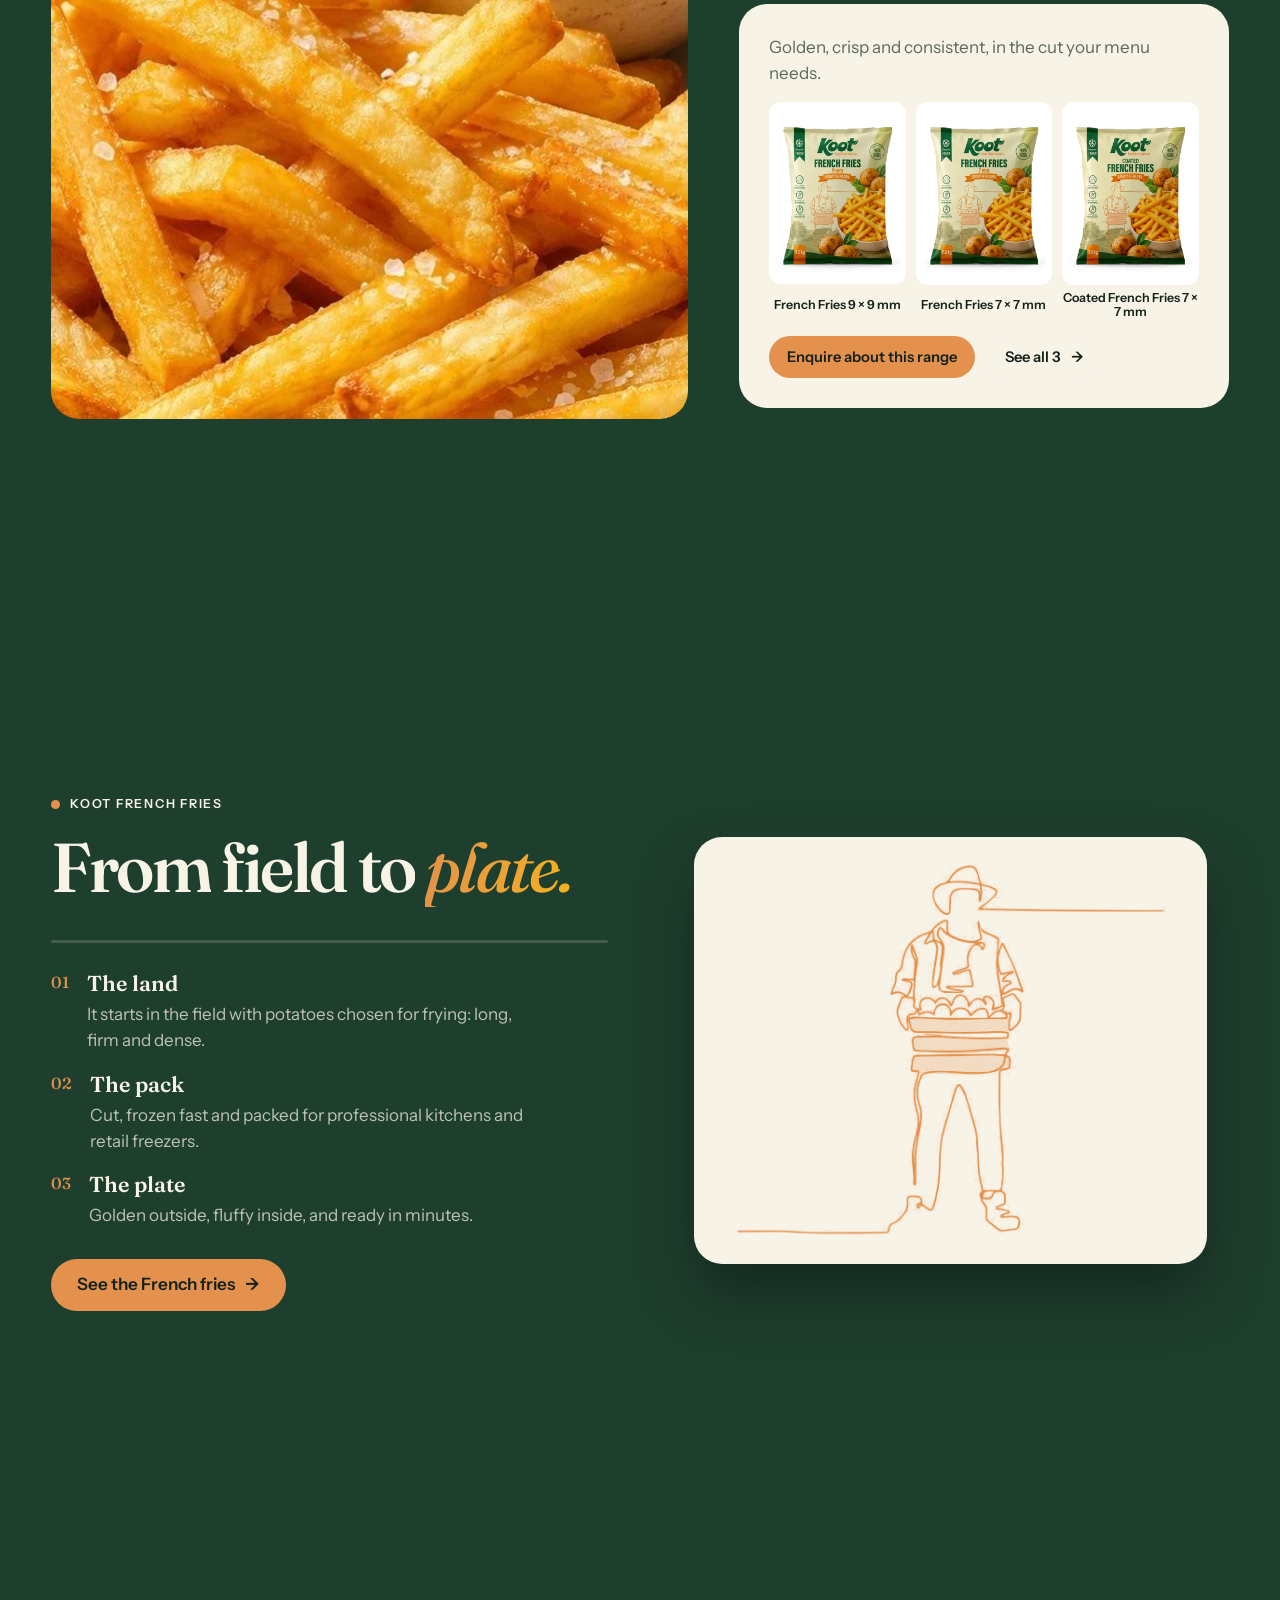
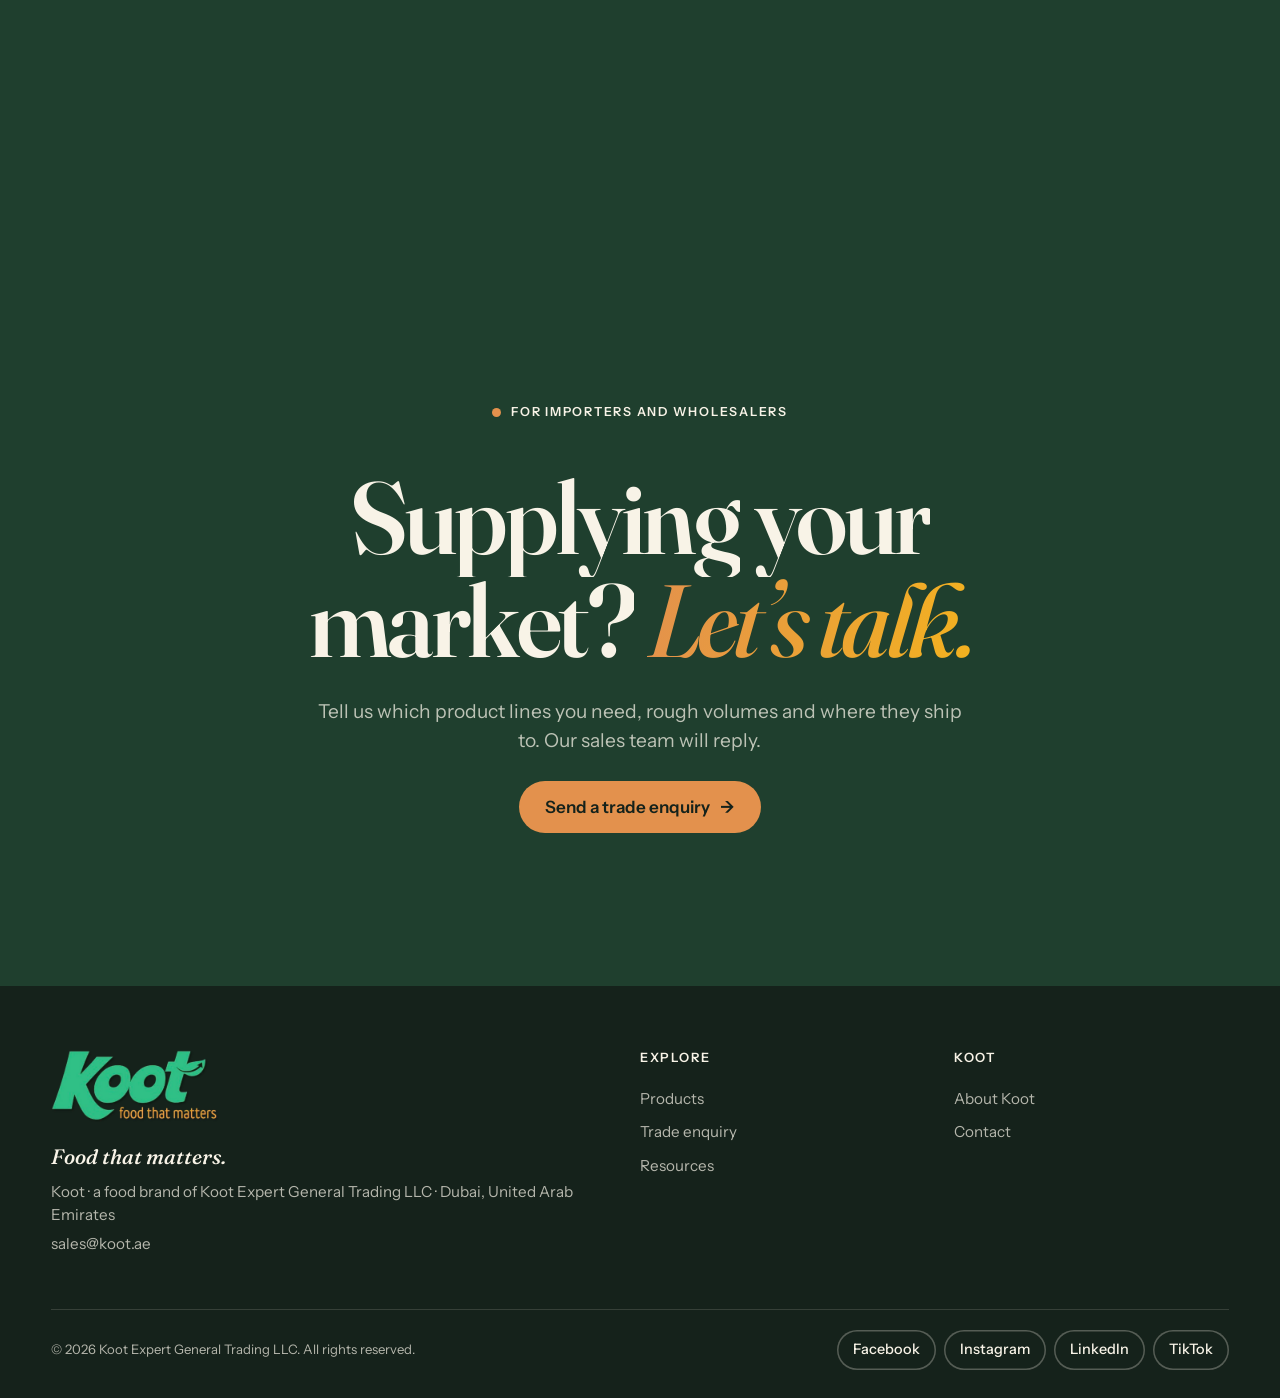
==== commit 4dafd0be: "Point homepage hero at the new film Co-Authored-By: Claude Opus 5.5 <noreply@anthropic.com>" ====
--- a/index.html
+++ b/index.html
@@ -26,8 +26,8 @@
     </div>
   </div>
   <div class="hv" aria-hidden="true">
-    <img class="hv-still" src="assets/img/food/hero-spread.webp" alt="" width="776" height="720" fetchpriority="high">
-    <video class="hv-video" muted loop playsinline preload="none" poster="assets/img/food/hero-spread.webp" data-src="assets/video/hero-spread.mp4"></video>
+    <img class="hv-still" src="assets/img/food/hero-film.webp" alt="" width="1280" height="720" fetchpriority="high">
+    <video class="hv-video" muted loop playsinline preload="none" poster="assets/img/food/hero-film.webp" data-src="assets/video/hero-film.mp4"></video>
   </div>
 </section>
 <ul class="facts" aria-label="Koot at a glance">
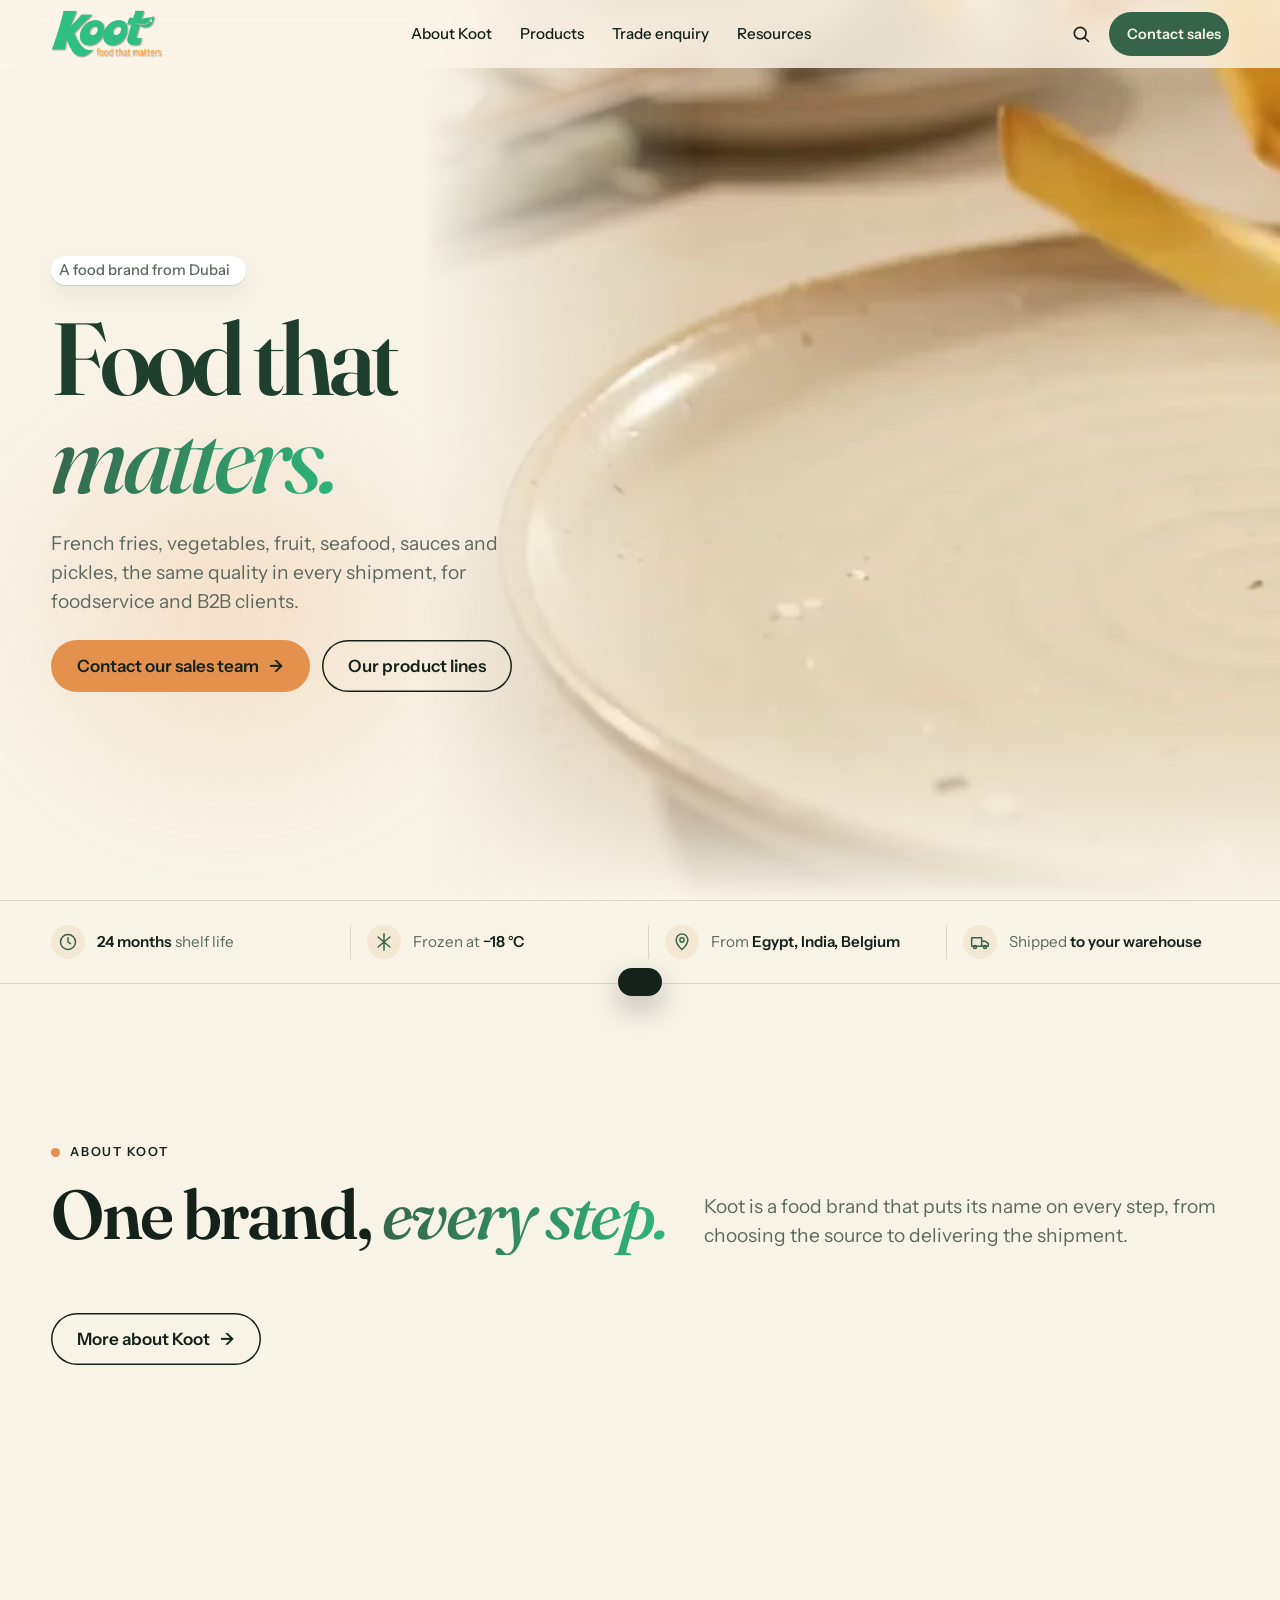
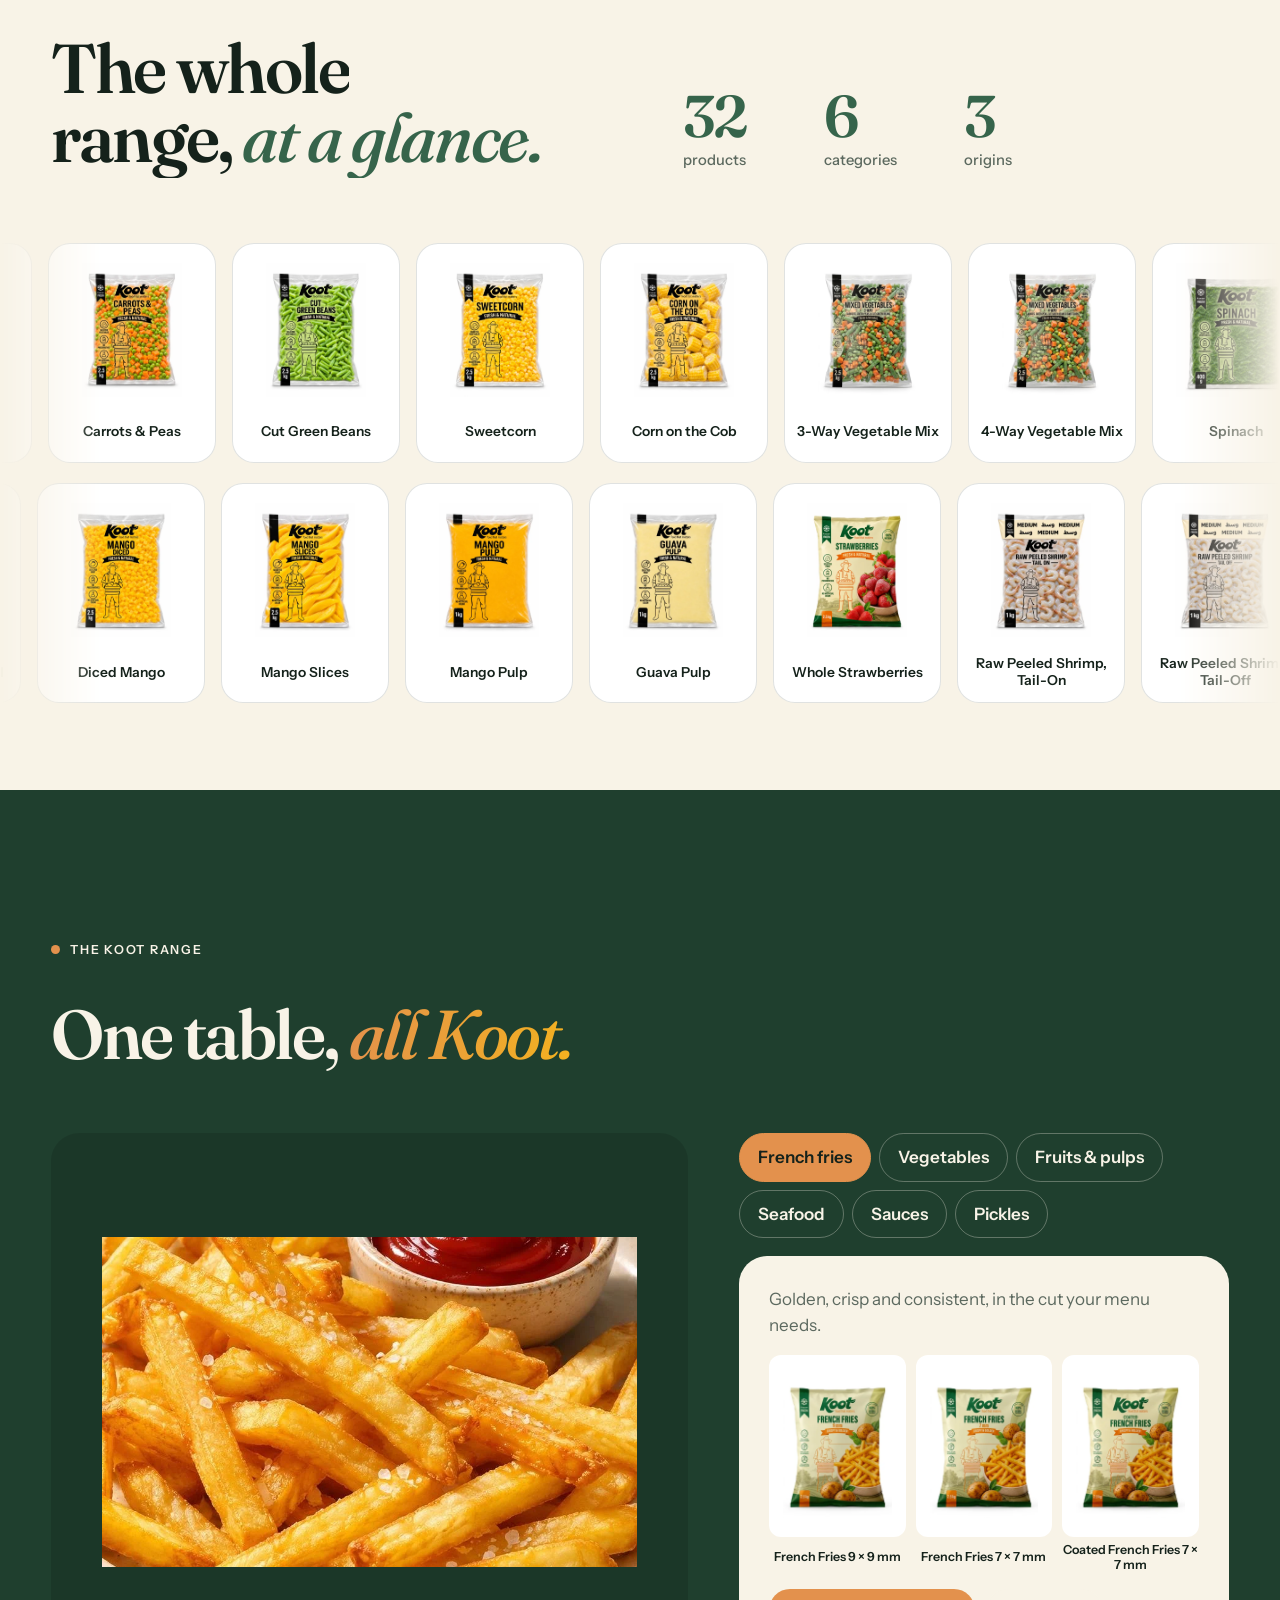
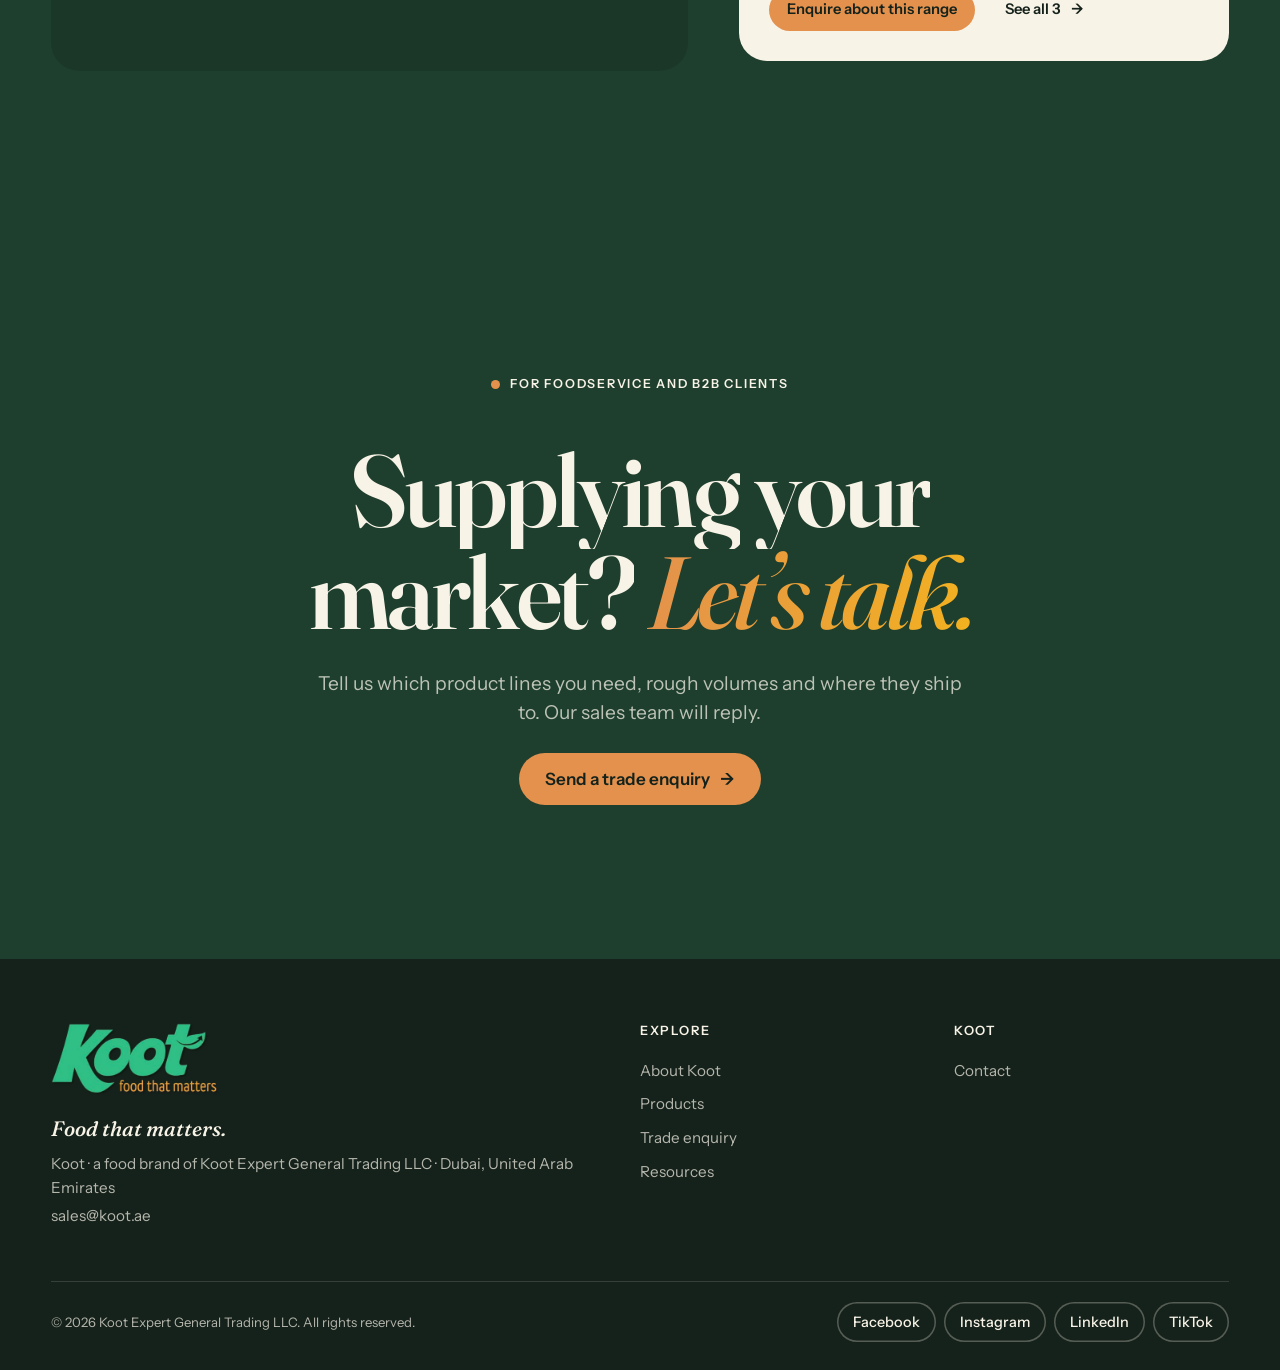
==== commit 96ad622a: "Owner edits: English only, About first, new spec sheet, zoomed-out photos - Remove Arabic and the Ko" ====
--- a/index.html
+++ b/index.html
@@ -3,11 +3,11 @@
 <head>
 <meta charset="utf-8">
 <meta name="viewport" content="width=device-width,initial-scale=1">
-<title>Koot · Food that matters · كوت</title>
-<meta name="description" content="Koot (كوت), food that matters: French fries, vegetables, fruits and pulps, seafood, sauces and pickles for foodservice distributors, importers and wholesalers.">
+<title>Koot · Food that matters</title>
+<meta name="description" content="Koot, food that matters: French fries, vegetables, fruits and pulps, seafood, sauces and pickles for foodservice and B2B clients.">
 <link rel="preconnect" href="https://fonts.googleapis.com">
 <link rel="preconnect" href="https://fonts.gstatic.com" crossorigin>
-<link href="https://fonts.googleapis.com/css2?family=Alexandria:wght@400;600;700&family=Fraunces:ital,opsz,wght@0,9..144,400..800;1,9..144,400..600&family=IBM+Plex+Sans+Arabic:wght@400;500;600&family=Instrument+Sans:wght@400;500;600;700&display=swap" rel="stylesheet">
+<link href="https://fonts.googleapis.com/css2?family=Fraunces:ital,opsz,wght@0,9..144,400..800;1,9..144,400..600&family=Instrument+Sans:wght@400;500;600;700&display=swap" rel="stylesheet">
 <link rel="stylesheet" href="assets/koot.css">
 <link rel="icon" href="assets/img/favicon.png" type="image/png"><link rel="apple-touch-icon" href="assets/img/apple-touch-icon.png">
 </head>
@@ -17,9 +17,9 @@
 <!-- 1. Opening scene -->
 <section class="hero">
   <div class="hero-copy">
-    <span class="hero-tag"><b>Koot</b><i lang="ar" dir="rtl">كوت</i><span data-ar="علامة أغذية من دبي">A food brand from Dubai</span></span>
+    <span class="hero-tag"><span>A food brand from Dubai</span></span>
     <h1 data-ar="طعام له <em>معنى.</em>">Food that <em>matters.</em></h1>
-    <p class="lead" data-ar="بطاطس مقلية وخضروات وفواكه ومأكولات بحرية وصلصات ومخللات، بجودة ثابتة في كل شحنة، لموزّعي خدمات الطعام والمستوردين وتجار الجملة.">French fries, vegetables, fruit, seafood, sauces and pickles, the same quality in every shipment, for foodservice distributors, importers and wholesalers.</p>
+    <p class="lead" data-ar="بطاطس مقلية وخضروات وفواكه ومأكولات بحرية وصلصات ومخللات، بجودة ثابتة في كل شحنة، لموزّعي خدمات الطعام والمستوردين وتجار الجملة.">French fries, vegetables, fruit, seafood, sauces and pickles, the same quality in every shipment, for foodservice and B2B clients.</p>
     <div class="btns">
       <a class="btn btn--orange" href="rfq.html"><span data-ar="تواصل مع فريق المبيعات">Contact our sales team</span> <span class="arr">→</span></a>
       <a class="btn btn--ghost" href="category.html" data-ar="خطوط منتجاتنا">Our product lines</a>
@@ -34,10 +34,22 @@
   <li><svg viewBox="0 0 24 24" aria-hidden="true"><circle cx="12" cy="12" r="9"/><path d="M12 7v5l3 2"/></svg><span data-ar="<b>24 شهراً</b> مدة الصلاحية"><b>24 months</b> shelf life</span></li>
   <li><svg viewBox="0 0 24 24" aria-hidden="true"><path d="M12 2v20M4.9 6l14.2 12M19.1 6 4.9 18"/></svg><span data-ar="مجمّدة عند <b>−18 °م</b>">Frozen at <b>−18 °C</b></span></li>
   <li><svg viewBox="0 0 24 24" aria-hidden="true"><path d="M12 21s-7-6.2-7-11.5A7 7 0 0 1 19 9.5C19 14.8 12 21 12 21z"/><circle cx="12" cy="9.5" r="2.5"/></svg><span data-ar="من <b>مصر والهند وبلجيكا</b>">From <b>Egypt, India, Belgium</b></span></li>
-  <li><svg viewBox="0 0 24 24" aria-hidden="true"><path d="M2 7h12v10H2zM14 11h4l4 3v3h-8z"/><circle cx="6" cy="18" r="1.8"/><circle cx="18" cy="18" r="1.8"/></svg><span data-ar="تُشحن <b>بالكرتون أو المنصة أو الحاوية</b>">Shipped by <b>carton, pallet or container</b></span></li>
+  <li><svg viewBox="0 0 24 24" aria-hidden="true"><path d="M2 7h12v10H2zM14 11h4l4 3v3h-8z"/><circle cx="6" cy="18" r="1.8"/><circle cx="18" cy="18" r="1.8"/></svg><span>Shipped <b>to your warehouse</b></span></li>
 </ul>
 
-<!-- 2. The shelf: always moving -->
+<!-- 2. About Koot, the brand -->
+<section class="sec" id="about">
+  <div class="wrap">
+    <div class="head head--split" data-reveal>
+      <div><span class="eyebrow" data-ar="عن كوت">About Koot</span>
+      <h2>One brand, <em>every step.</em></h2></div>
+      <p class="lead" data-ar="كوت علامة أغذية تضع اسمها على كل خطوة، من اختيار المصدر إلى وصول الشحنة.">Koot is a food brand that puts its name on every step, from choosing the source to delivering the shipment.</p>
+    </div>
+    <div class="btns"><a class="btn btn--ghost" href="about.html">More about Koot <span class="arr">→</span></a></div>
+  </div>
+</section>
+
+<!-- 3. The shelf: always moving -->
 <section class="shelf" aria-label="The Koot range">
   <div class="wrap shelf-head" data-reveal>
     <h2 data-ar="المجموعة كلها، <em>في نظرة.</em>">The whole range, <em>at a glance.</em></h2>
@@ -45,22 +57,6 @@
   </div>
   <div class="mq" dir="ltr"><div class="mq-track" data-row="0"></div></div>
   <div class="mq mq--rev" dir="ltr"><div class="mq-track" data-row="1"></div></div>
-</section>
-
-<!-- 3. About Koot, the brand -->
-<section class="sec" id="about">
-  <div class="wrap">
-    <div class="head head--split" data-reveal>
-      <div><span class="eyebrow" data-ar="عن كوت">About Koot</span>
-      <h2 data-ar="علامة واحدة. <em>من الحقل إلى المائدة.</em>">One brand. <em>Field to table.</em></h2></div>
-      <p class="lead" data-ar="كوت علامة أغذية تضع اسمها على كل خطوة، من اختيار المصدر إلى وصول الشحنة.">Koot is a food brand that puts its name on every step, from choosing the source to delivering the shipment.</p>
-    </div>
-    <div class="pillars">
-      <article data-reveal><svg viewBox="0 0 48 48" fill="none" stroke="currentColor" stroke-width="2.2" stroke-linecap="round" stroke-linejoin="round" aria-hidden="true"><path d="M8 40c0-18 10-30 32-30 0 20-10 30-28 30"/><path d="M8 40c6-10 12-16 20-20"/></svg><b>01</b><h3 data-ar="التوريد">Sourcing</h3><p data-ar="بطاطس وخضروات وفواكه ومأكولات بحرية نختارها من المصدر في مصر والهند وبلجيكا.">Potatoes, vegetables, fruit and seafood chosen at the source in Egypt, India and Belgium.</p></article>
-      <article data-reveal="2"><svg viewBox="0 0 48 48" fill="none" stroke="currentColor" stroke-width="2.2" stroke-linecap="round" stroke-linejoin="round" aria-hidden="true"><path d="M6 40V20l12 7V20l12 7V12h12v28z"/><path d="M6 40h36"/></svg><b>02</b><h3 data-ar="التصنيع">Manufacturing</h3><p data-ar="تُقطّع وتُجمّد وتُعبّأ وفق مواصفات كوت، مع بطاطس مقلية بدرجات A وAB وB.">Cut, frozen and packed to the Koot specification, with fries graded A, AB and B.</p></article>
-      <article data-reveal="3"><svg viewBox="0 0 48 48" fill="none" stroke="currentColor" stroke-width="2.2" stroke-linecap="round" stroke-linejoin="round" aria-hidden="true"><path d="M4 14h26v20H4zM30 22h8l6 6v6H30z"/><circle cx="14" cy="36" r="3.5"/><circle cx="37" cy="36" r="3.5"/></svg><b>03</b><h3 data-ar="سلسلة الإمداد">Supply chain</h3><p data-ar="تُحفظ الأصناف المجمدة عند −18 °م وتُورَّد بالكرتون أو المنصة أو الحاوية.">Frozen lines are kept at −18 °C and supplied by the carton, pallet or container.</p></article>
-    </div>
-  </div>
 </section>
 
 <!-- 4. One table, all Koot: every category -->
@@ -80,34 +76,10 @@
   </div>
 </section>
 
-<!-- 5. Signature feature: field to plate -->
-<section class="p2p" data-stage="0" aria-label="From field to plate">
-  <div class="p2p-sticky">
-    <div>
-      <span class="eyebrow" data-ar="بطاطس كوت المقلية">Koot French fries</span>
-      <h2 data-ar="من الحقل إلى <em>الطبق.</em>">From field to <em>plate.</em></h2>
-      <div class="p2p-bar"><i></i></div>
-      <ol class="p2p-steps">
-        <li><b>01</b><strong data-ar="الأرض">The land</strong><span data-ar="تبدأ القصة في الحقل ببطاطس مختارة للقلي: طويلة ومتماسكة.">It starts in the field with potatoes chosen for frying: long, firm and dense.</span></li>
-        <li><b>02</b><strong data-ar="العبوة">The pack</strong><span data-ar="تُقطّع وتُجمّد سريعاً، ثم تُعبّأ للمطابخ المحترفة وثلاجات التجزئة.">Cut, frozen fast and packed for professional kitchens and retail freezers.</span></li>
-        <li><b>03</b><strong data-ar="الطبق">The plate</strong><span data-ar="ذهبية من الخارج وطرية من الداخل، جاهزة خلال دقائق.">Golden outside, fluffy inside, and ready in minutes.</span></li>
-      </ol>
-      <div class="btns">
-        <a class="btn btn--orange" href="category.html?cat=fries"><span data-ar="شاهد البطاطس المقلية">See the French fries</span> <span class="arr">→</span></a>
-      </div>
-    </div>
-    <div class="p2p-stages" aria-hidden="true">
-      <div class="p2p-stage"><img src="assets/img/food/farmer-line.webp" alt="" class="stage-photo stage-art"></div>
-      <div class="p2p-stage"><img src="assets/img/products/french-fries-9-mm-printed-2-5-kg-1200.webp" alt="" class="stage-pack"></div>
-      <div class="p2p-stage"><img src="assets/img/food/fries-closeup.webp" alt="" class="stage-photo"></div>
-    </div>
-  </div>
-</section>
-
 <!-- 6. Trade enquiry -->
 <section class="sec sec--green" id="contact">
   <div class="wrap cta" data-reveal>
-    <span class="eyebrow" data-ar="للمستوردين وتجار الجملة">For importers and wholesalers</span>
+    <span class="eyebrow">For foodservice and B2B clients</span>
     <h2 data-ar="نورّد لسوقك؟ <em>لنتحدث.</em>">Supplying your market? <em>Let’s talk.</em></h2>
     <p class="lead" style="text-align:center" data-ar="أخبرنا بالفئات التي تهمّك والكميات التقريبية ووجهة الشحن، وسيرد عليك فريق المبيعات.">Tell us which product lines you need, rough volumes and where they ship to. Our sales team will reply.</p>
     <div class="btns" style="justify-content:center">
--- a/assets/koot.css
+++ b/assets/koot.css
@@ -804,9 +804,12 @@
 .pillars b{position:absolute;inset-block-start:clamp(26px,3vw,42px);inset-inline-end:clamp(26px,3vw,42px);font:500 1rem/1 var(--display);color:var(--muted)}
 .pillars h3{font-size:clamp(1.6rem,2.6vw,2.2rem)}
 .pillars p{color:var(--muted)}
+.pillar-img{width:100%;aspect-ratio:4/3;object-fit:cover;border-radius:calc(var(--r) - 6px);margin-bottom:6px}
+.brandmark-logo{display:block;height:clamp(56px,7vw,84px);width:auto;margin-bottom:18px}
+.spec-cat{margin:18px 0 6px;font-size:1.1rem}
 .ot{display:grid;grid-template-columns:1.3fr 1fr;gap:clamp(20px,4vw,56px);align-items:stretch}
 .ot-img{position:relative;border-radius:var(--r);overflow:hidden;min-height:clamp(320px,42vw,560px);background:rgba(0,0,0,.2)}
-.ot-img img{position:absolute;inset:0;width:100%;height:100%;object-fit:cover;opacity:0;transition:opacity 1s var(--ease)}
+.ot-img img{position:absolute;inset:0;width:100%;height:100%;object-fit:contain;opacity:0;transition:opacity 1s var(--ease)}
 .ot-img img.on{opacity:1}
 .ot-side{display:grid;gap:18px;align-content:start}
 .ot-tabs{display:flex;flex-wrap:wrap;gap:8px}
@@ -966,3 +969,18 @@
 .chero-art{overflow:hidden}
 .fan img{mix-blend-mode:normal;filter:drop-shadow(0 14px 16px rgba(16,53,36,.18));bottom:6%}   /* cut-outs are transparent, so the shadow follows the pack */
 .enq-copy{white-space:pre-wrap;font:13px/1.5 ui-monospace,monospace;background:rgba(16,53,36,.05);padding:14px;border-radius:10px;margin:10px 0 16px;text-align:start;direction:ltr}
+
+/* ---------- zoomed-out photos (owner request, Nov 2026) ---------- */
+.pcard-art{padding:clamp(22px,3vw,34px)}
+.pcard-art img{height:86%;max-height:86%}
+.pcard:hover .pcard-art img{transform:rotateX(var(--rx,0deg)) rotateY(var(--ry,0deg)) scale(1.02)}
+.pdp-photo img{padding:clamp(36px,6vw,80px)}
+.mq-card img{height:150px;padding:8px;box-sizing:border-box}
+.ot-thumbs img{padding:14px}
+.fan img{height:72%}
+.fan img:nth-child(1),.fan img:nth-child(3){height:60%}
+.fan img:only-child{height:80%}
+/* category photos on the homepage: the whole photo, smaller, framed on the green */
+.ot-img{background:rgba(0,0,0,.12)}
+.ot-img img{inset:8%;width:84%;height:84%;object-fit:contain}
+@media (max-width:860px){.pdp-photo img{padding:28px}}
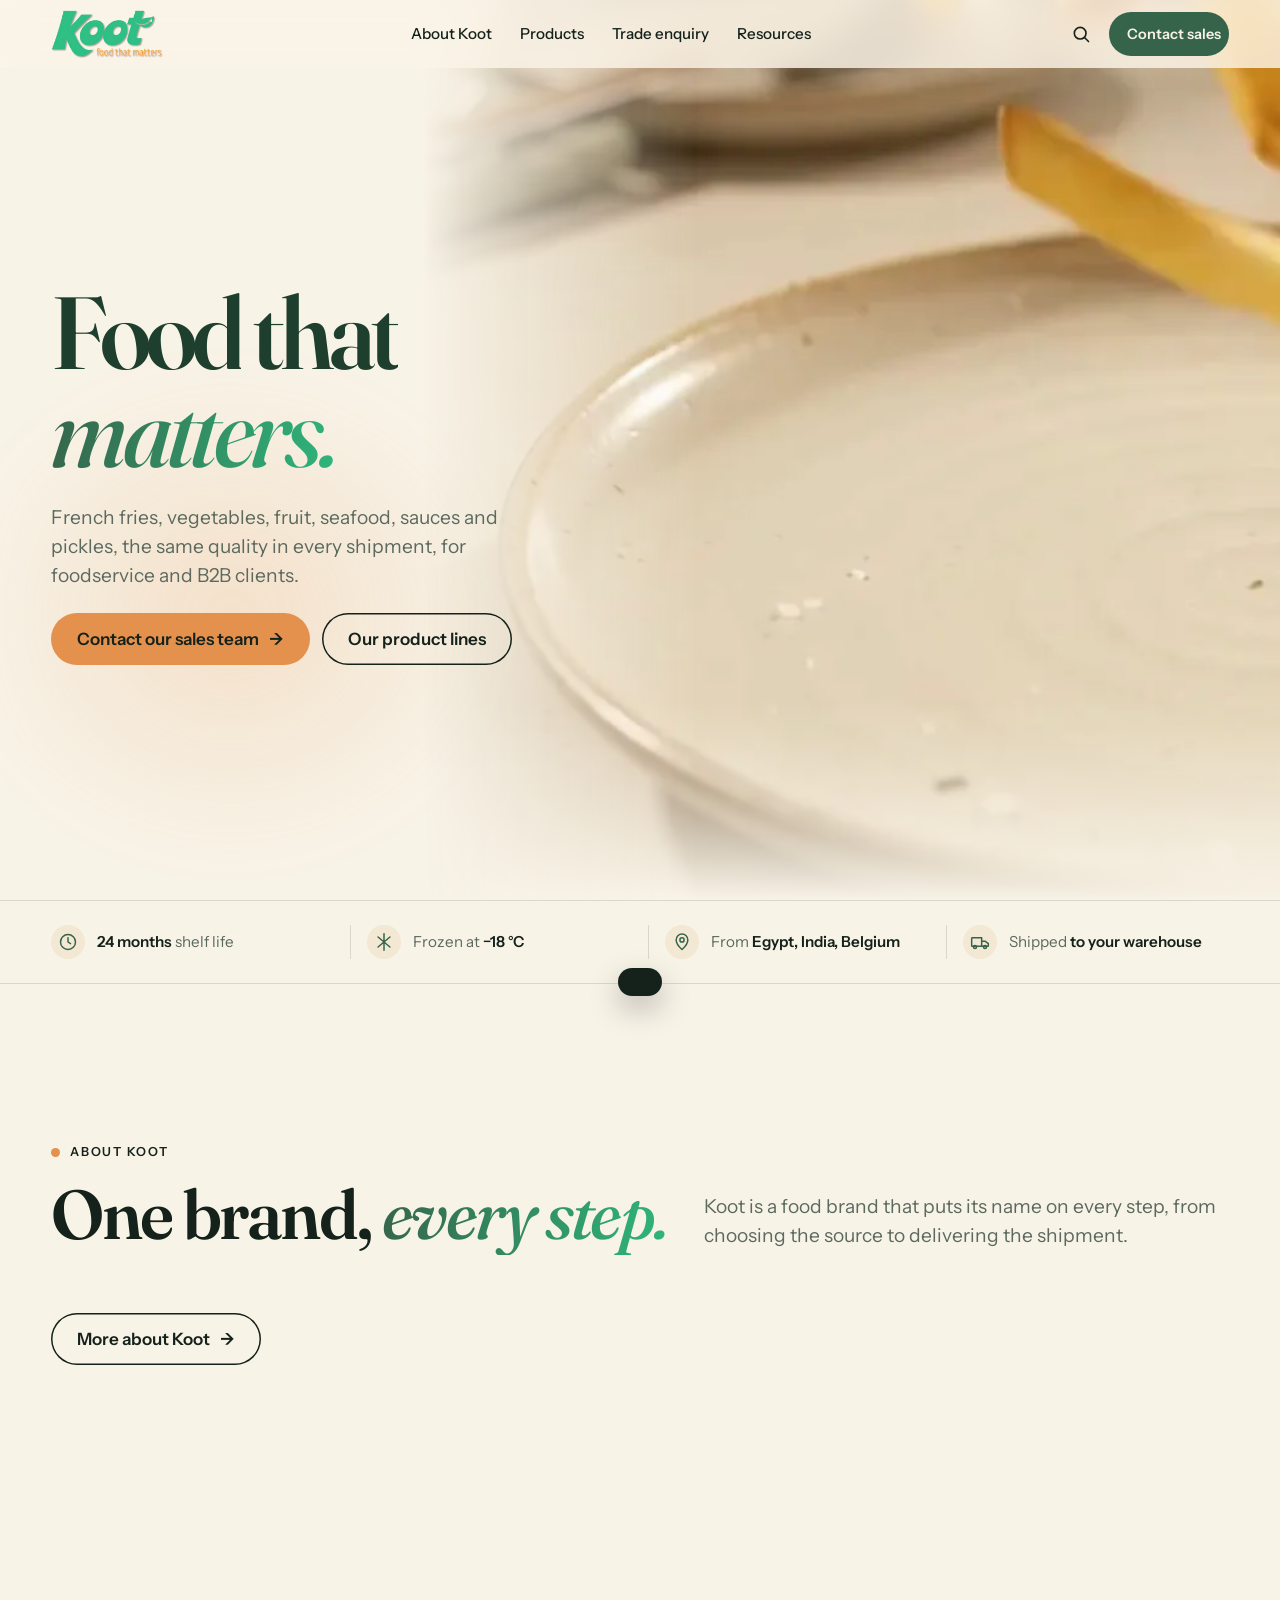
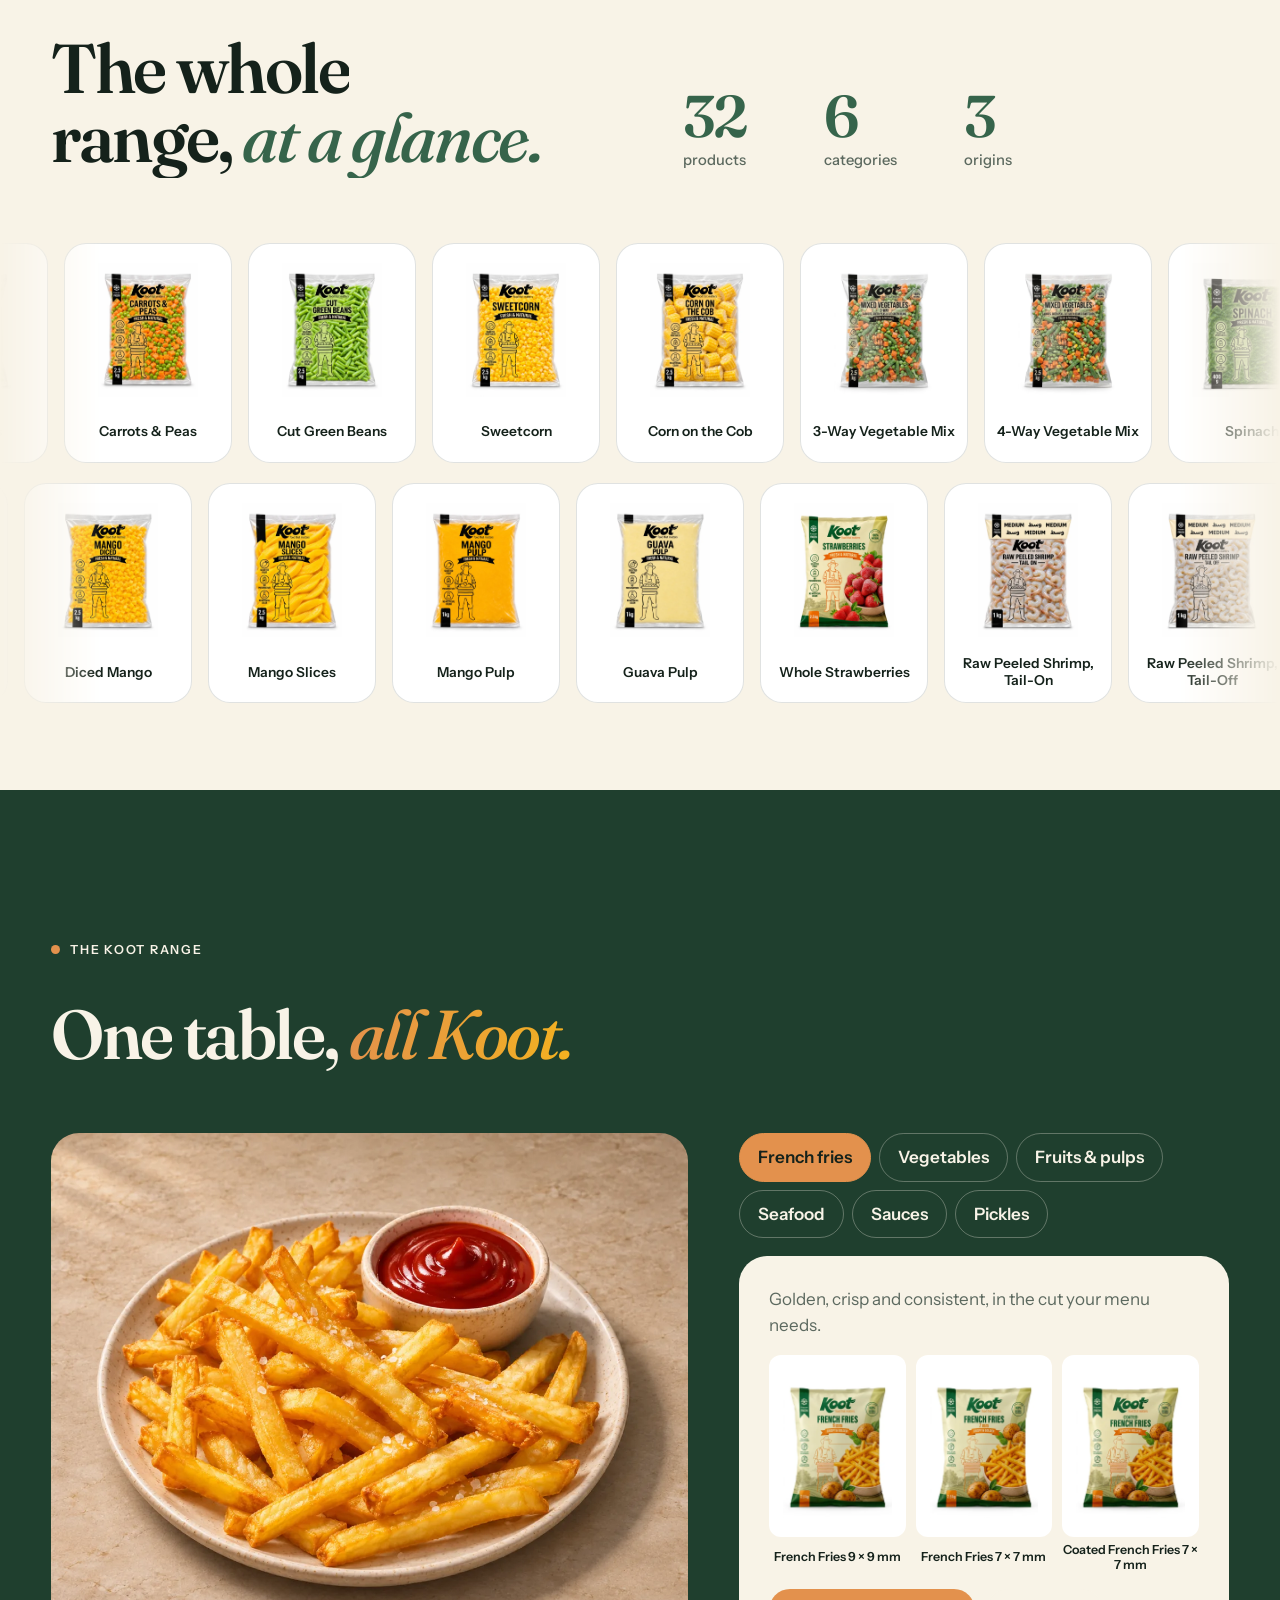
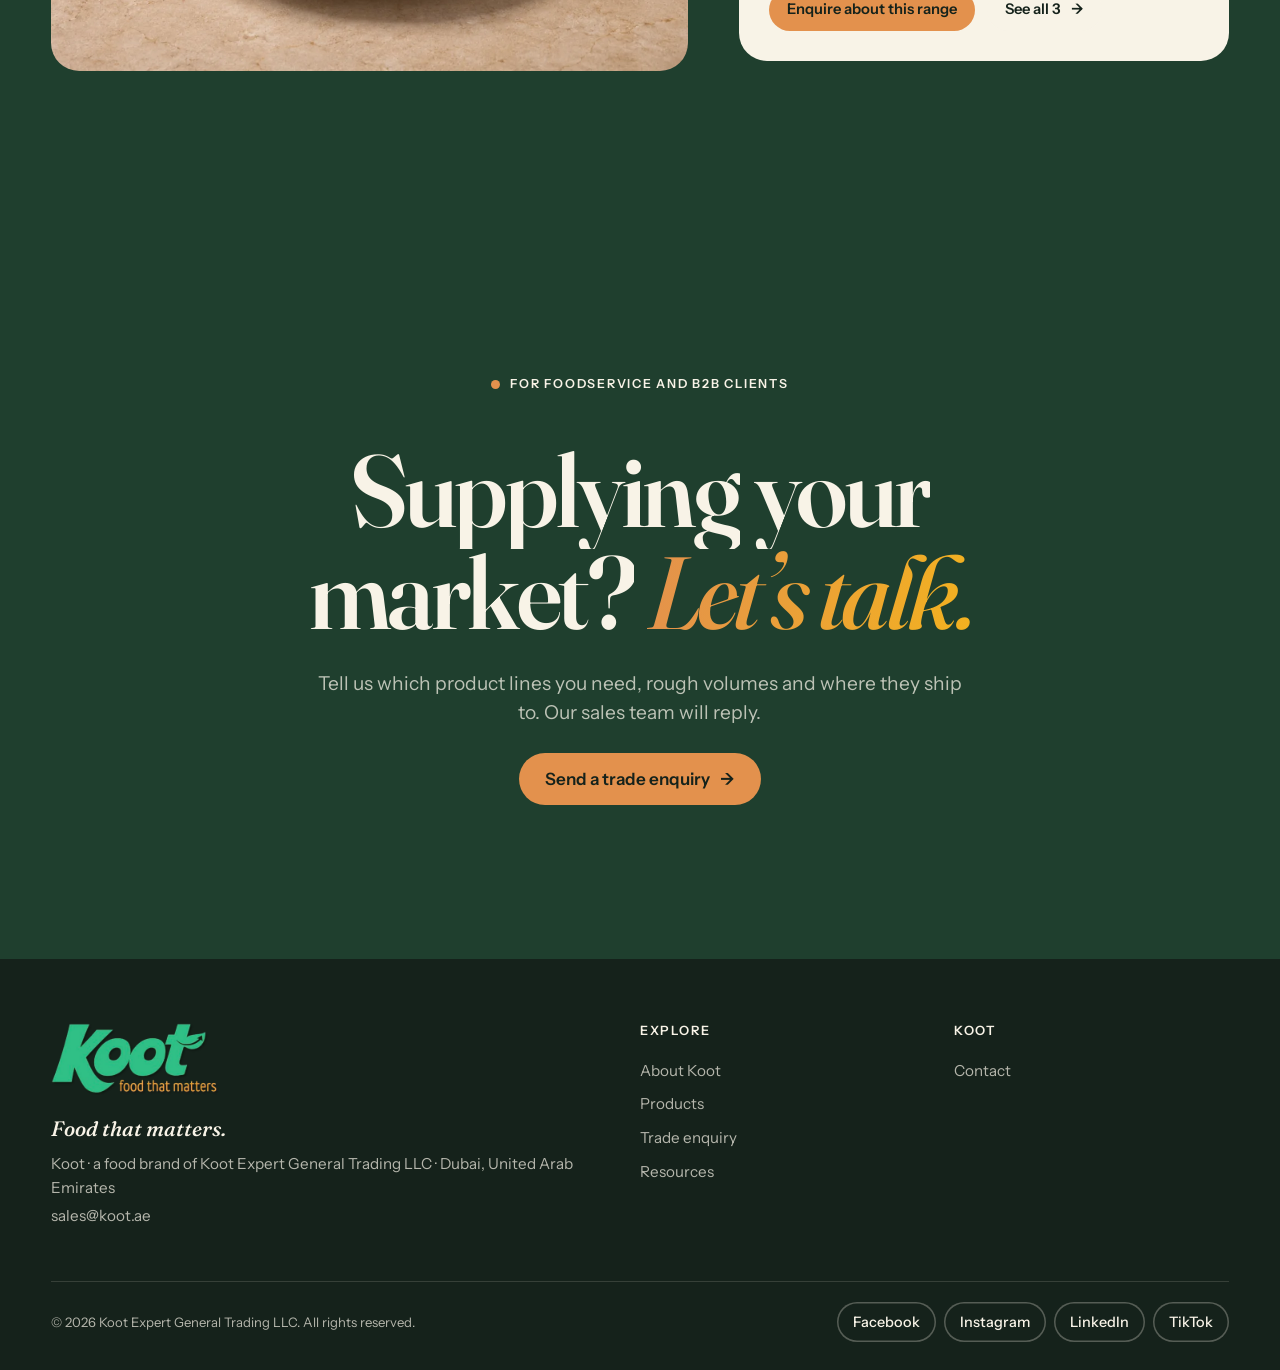
==== commit 8d6af98d: "Homepage: remove 'A food brand from Dubai' tag Co-Authored-By: Claude Opus 5.5 <noreply@anthropic.co" ====
--- a/index.html
+++ b/index.html
@@ -17,7 +17,6 @@
 <!-- 1. Opening scene -->
 <section class="hero">
   <div class="hero-copy">
-    <span class="hero-tag"><span>A food brand from Dubai</span></span>
     <h1 data-ar="طعام له <em>معنى.</em>">Food that <em>matters.</em></h1>
     <p class="lead" data-ar="بطاطس مقلية وخضروات وفواكه ومأكولات بحرية وصلصات ومخللات، بجودة ثابتة في كل شحنة، لموزّعي خدمات الطعام والمستوردين وتجار الجملة.">French fries, vegetables, fruit, seafood, sauces and pickles, the same quality in every shipment, for foodservice and B2B clients.</p>
     <div class="btns">
--- a/assets/koot.css
+++ b/assets/koot.css
@@ -980,7 +980,6 @@
 .fan img{height:72%}
 .fan img:nth-child(1),.fan img:nth-child(3){height:60%}
 .fan img:only-child{height:80%}
-/* category photos on the homepage: the whole photo, smaller, framed on the green */
-.ot-img{background:rgba(0,0,0,.12)}
-.ot-img img{inset:8%;width:84%;height:84%;object-fit:contain}
+/* category photos on the homepage: 4:3 zoomed-out shots (Nov 2026), fill the frame */
+.ot-img img{object-fit:cover}
 @media (max-width:860px){.pdp-photo img{padding:28px}}
